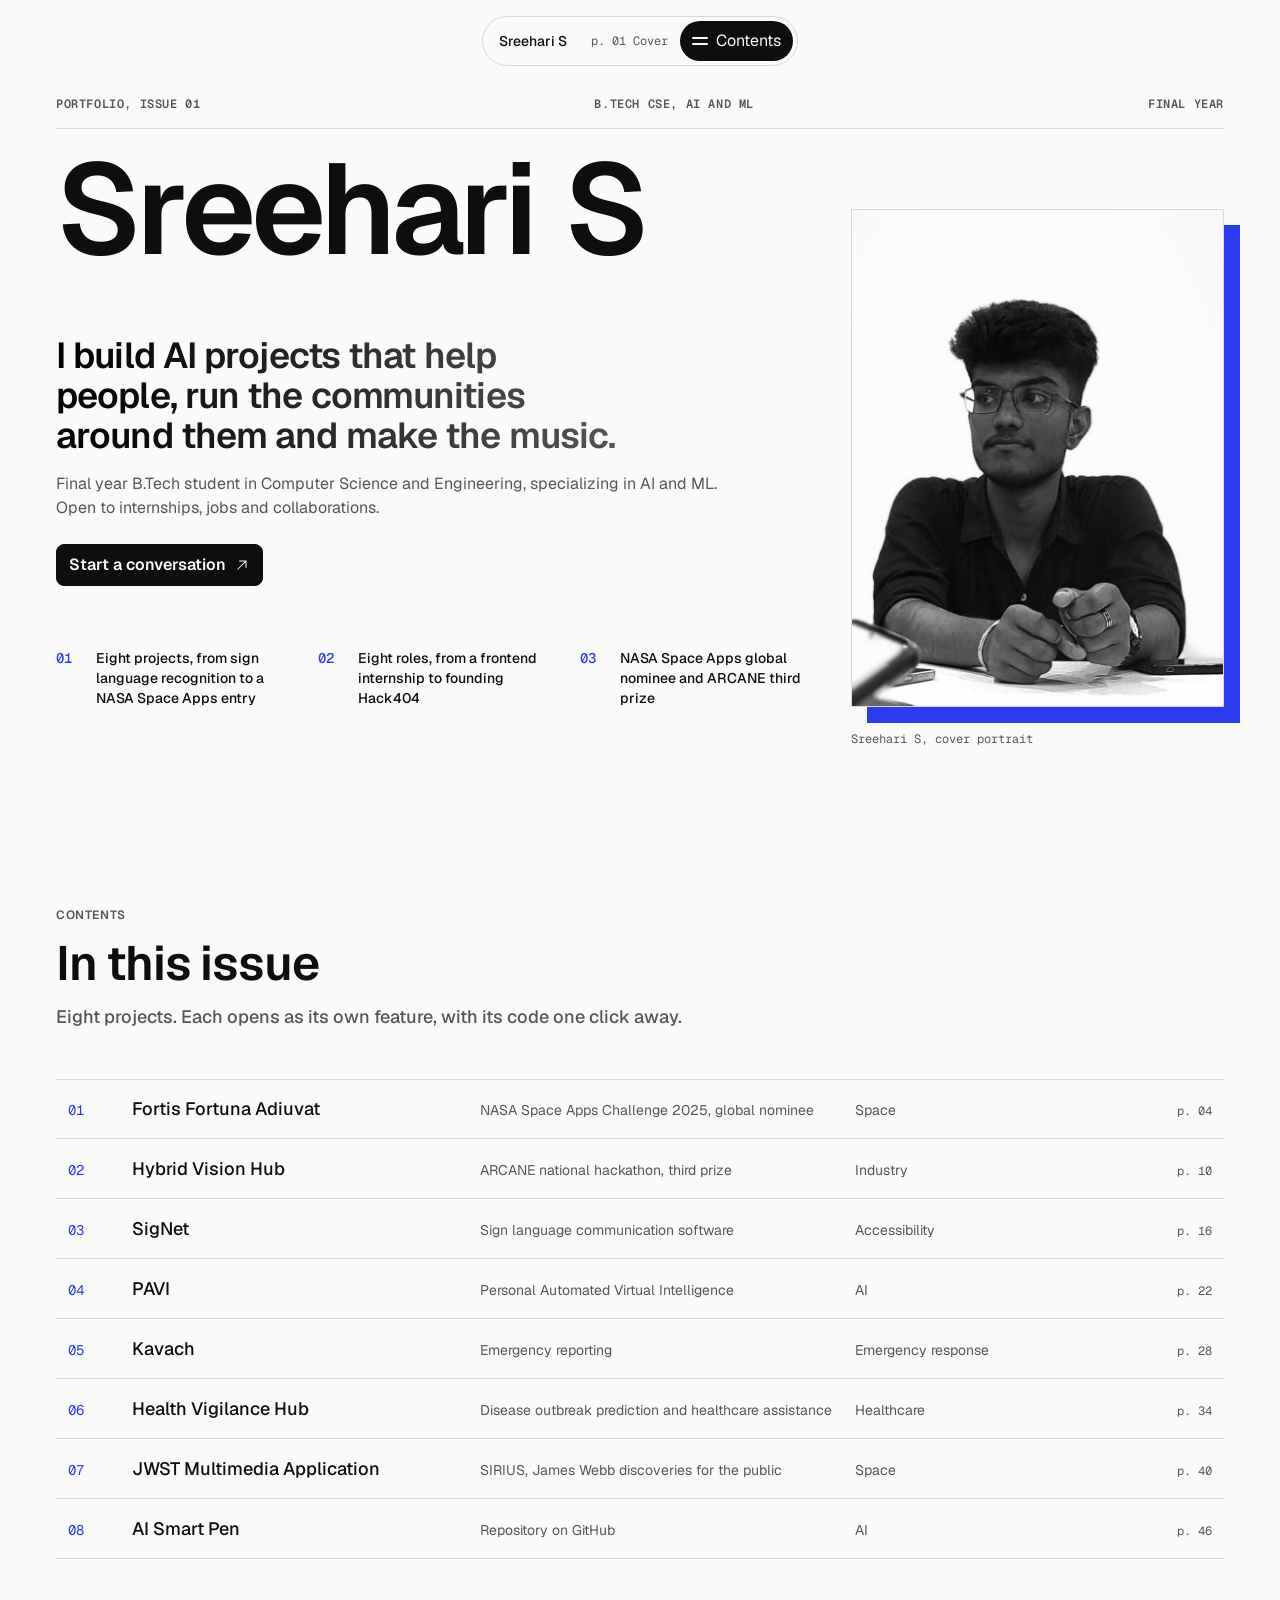
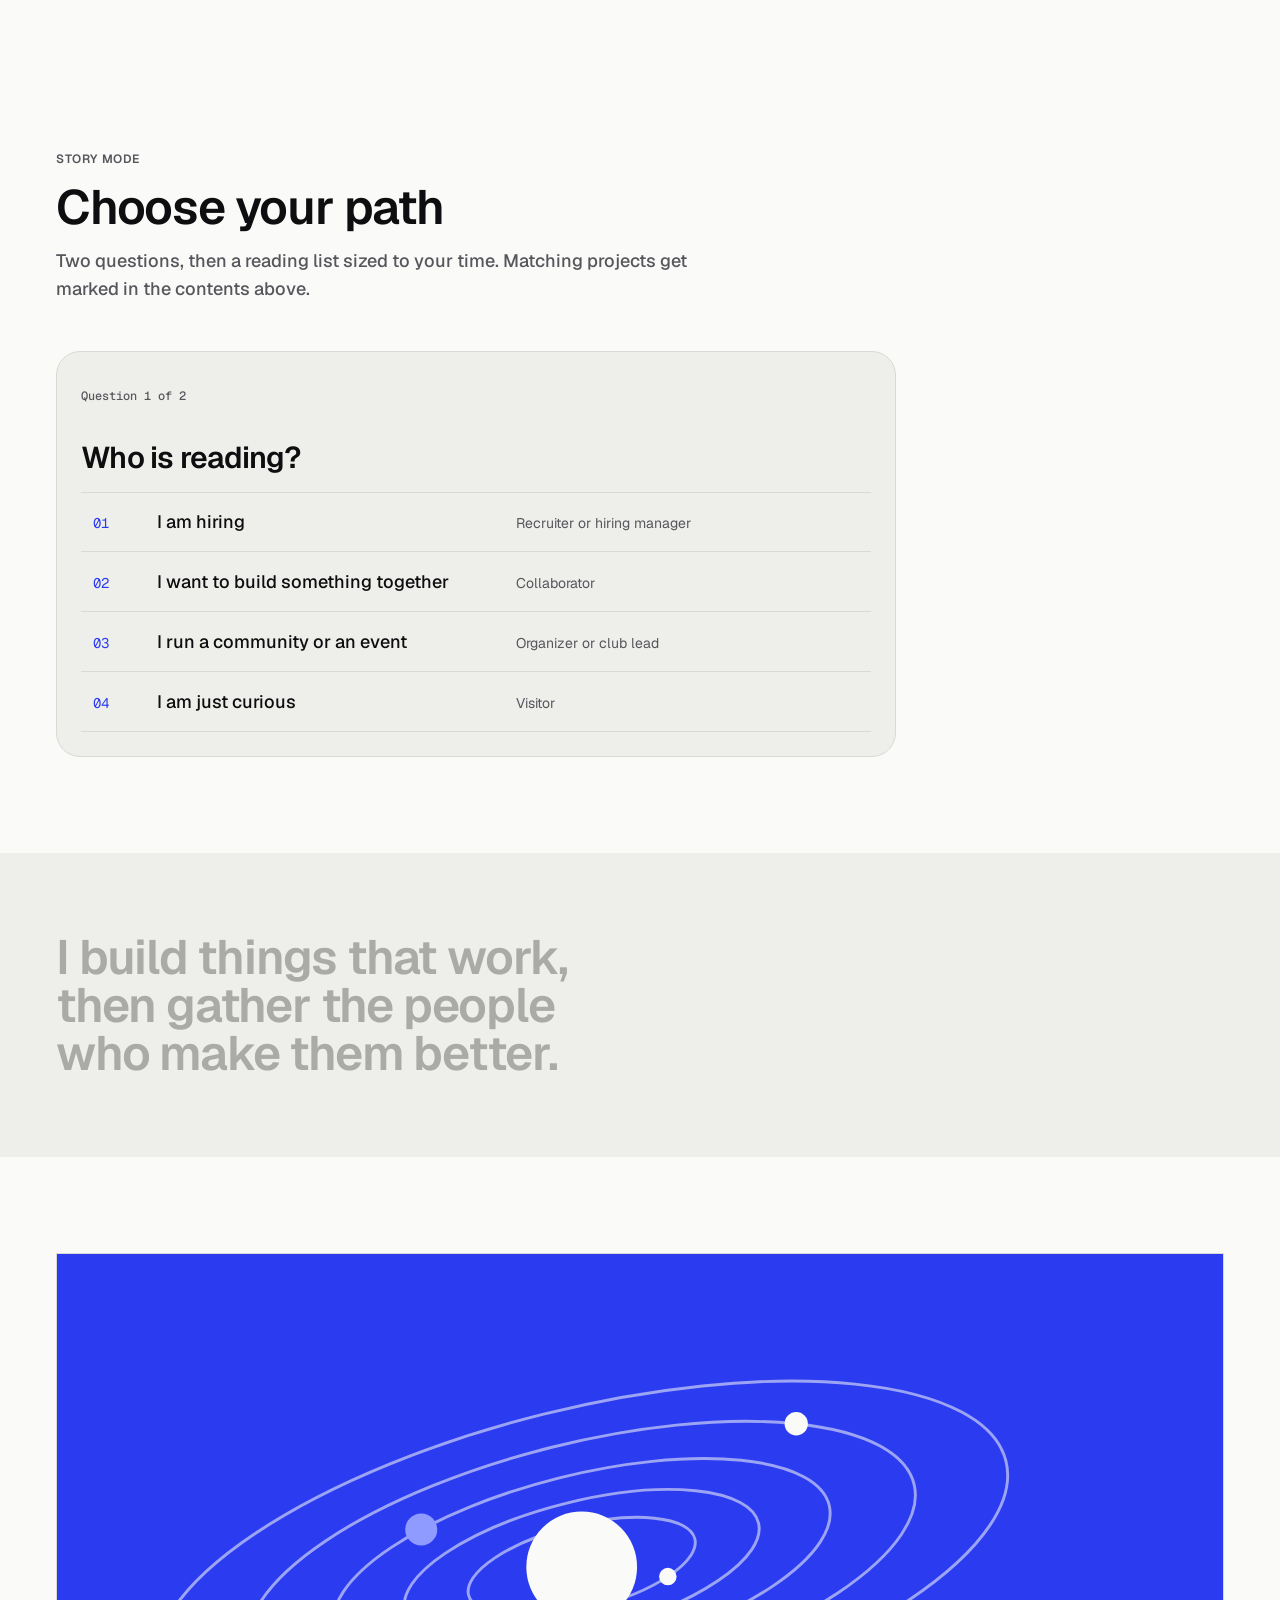
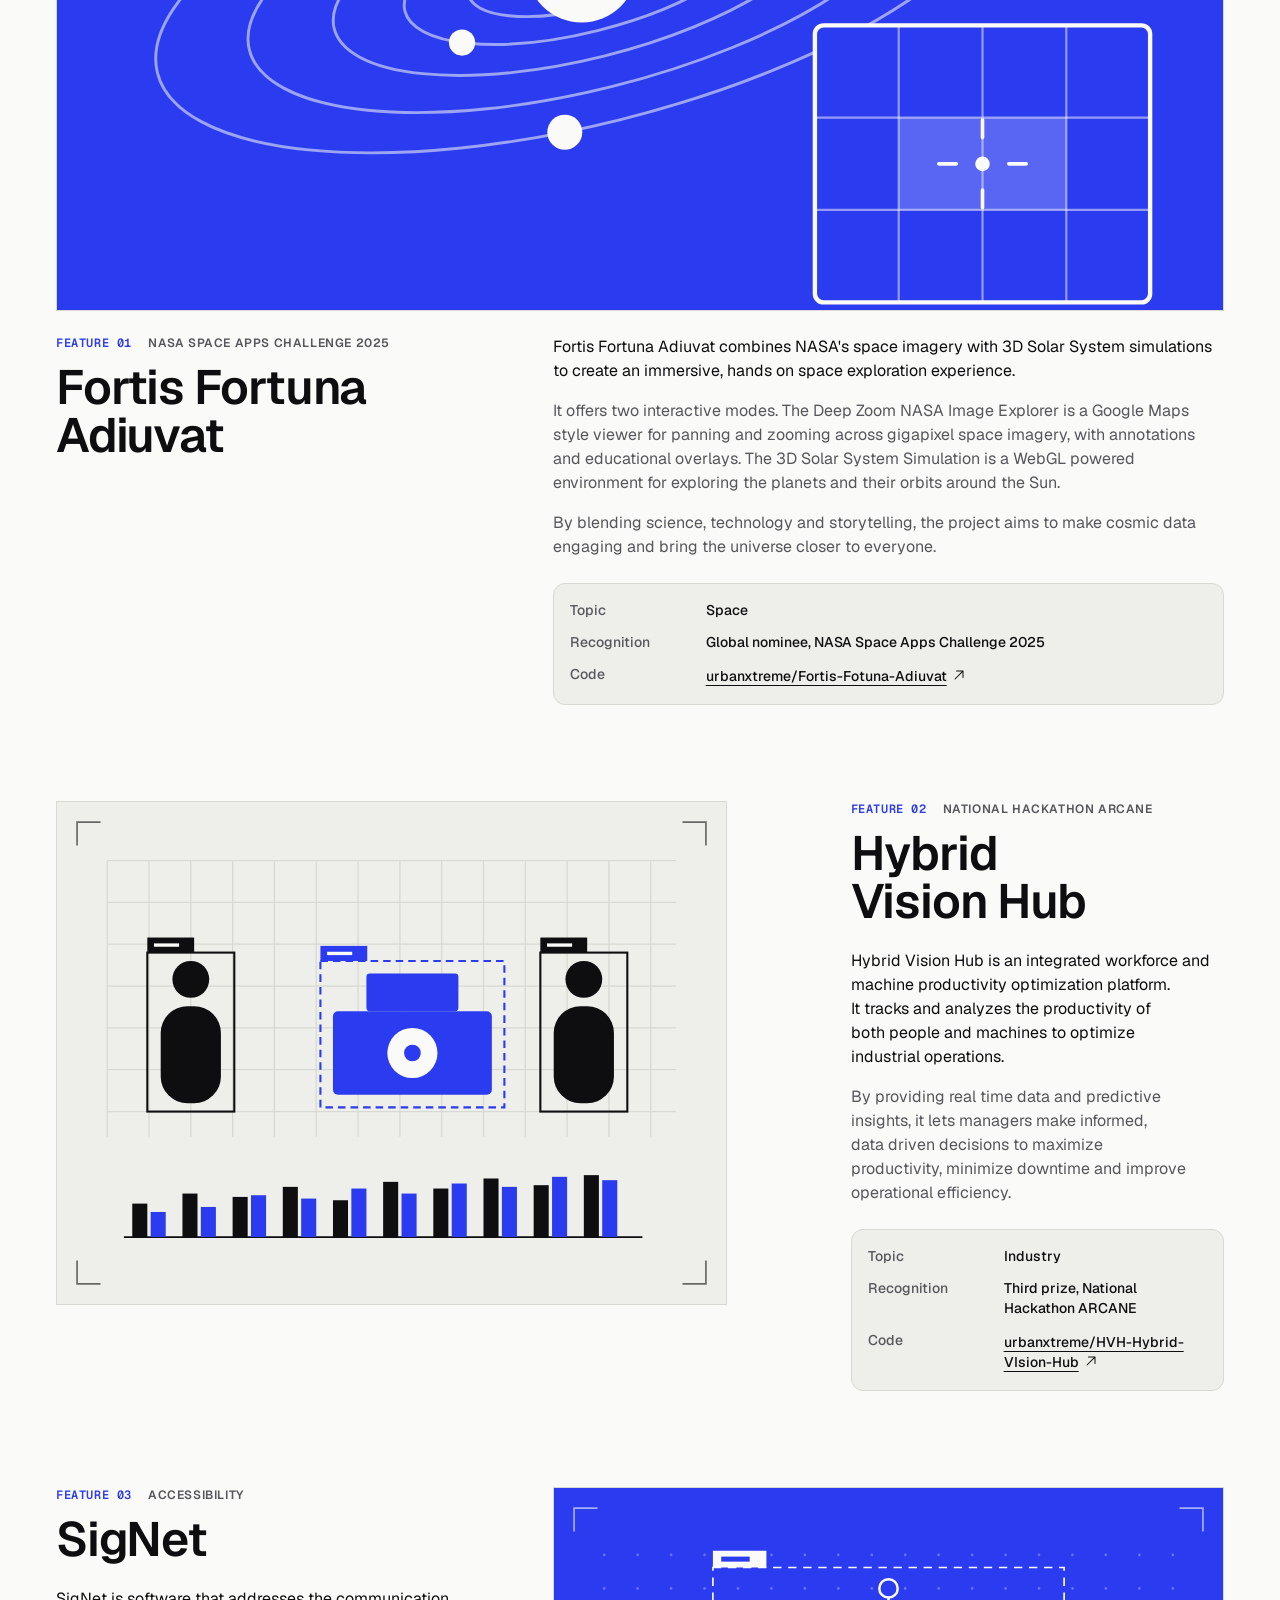
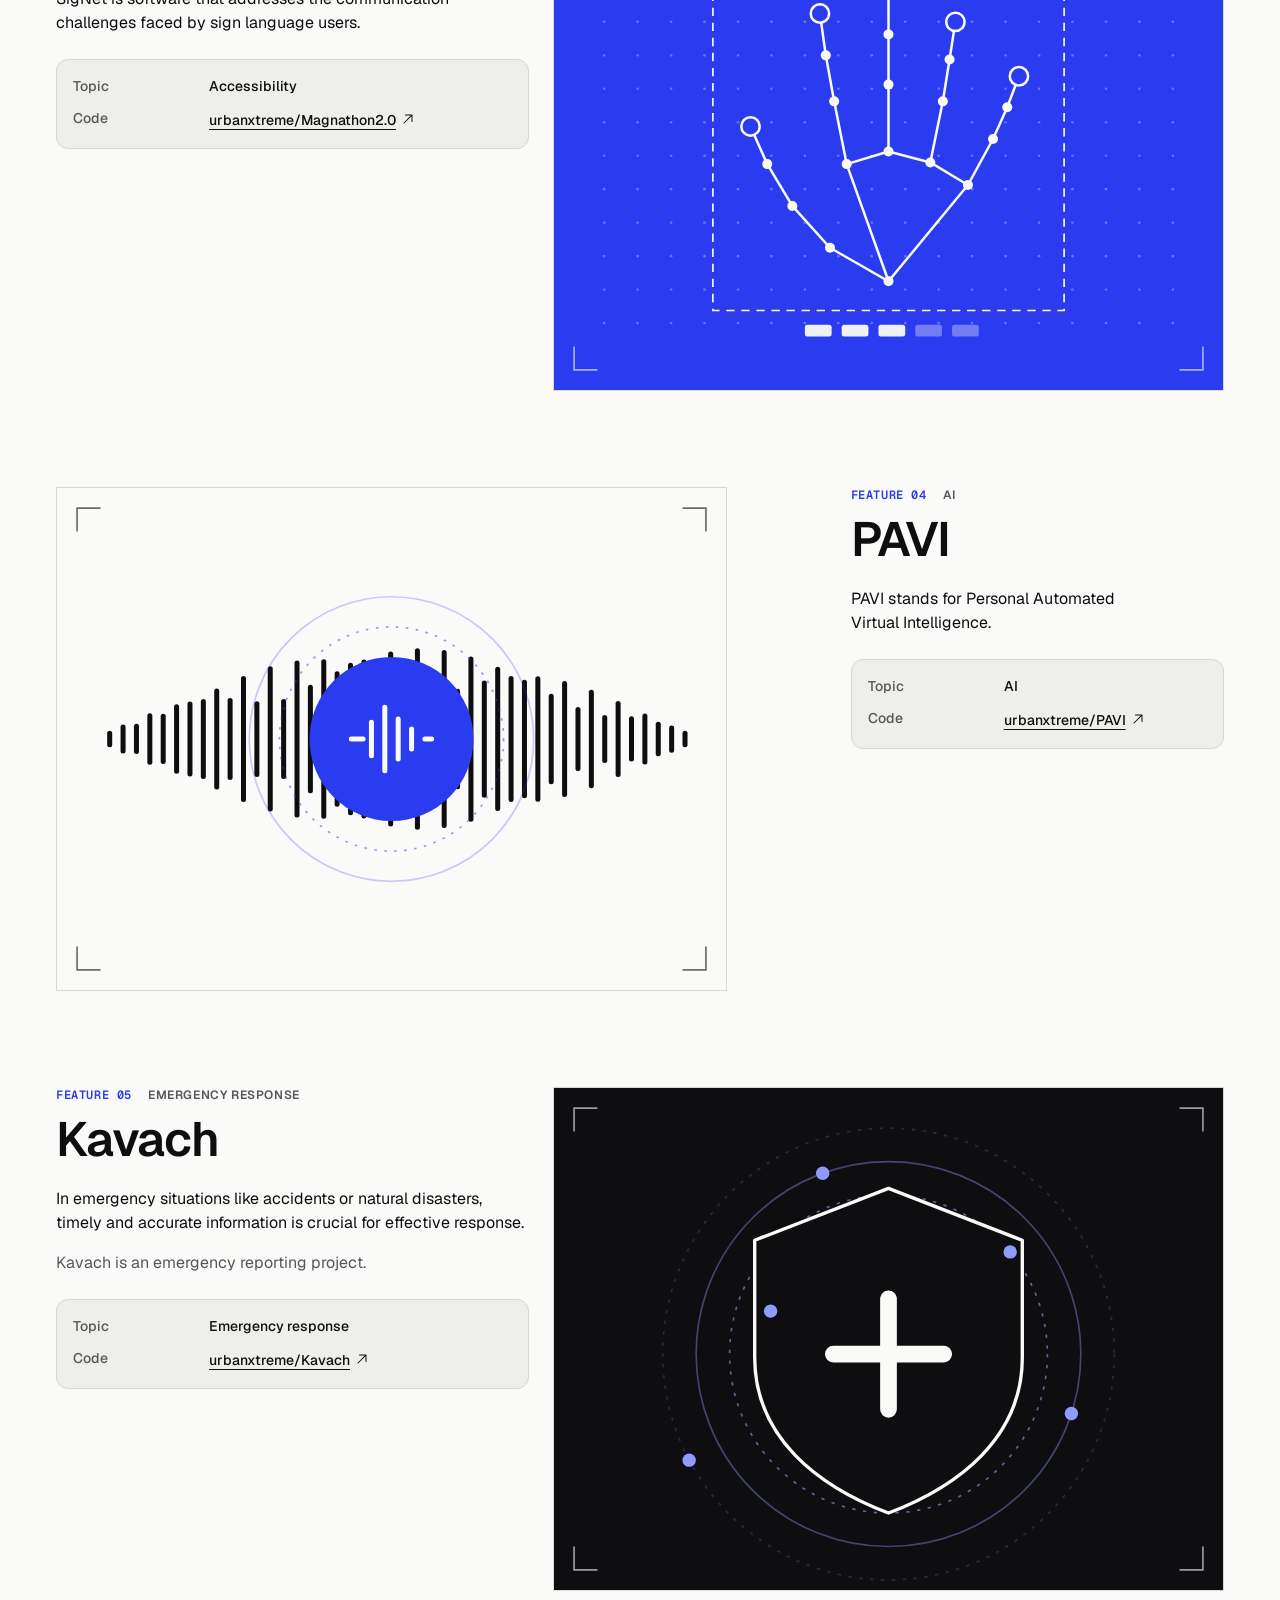
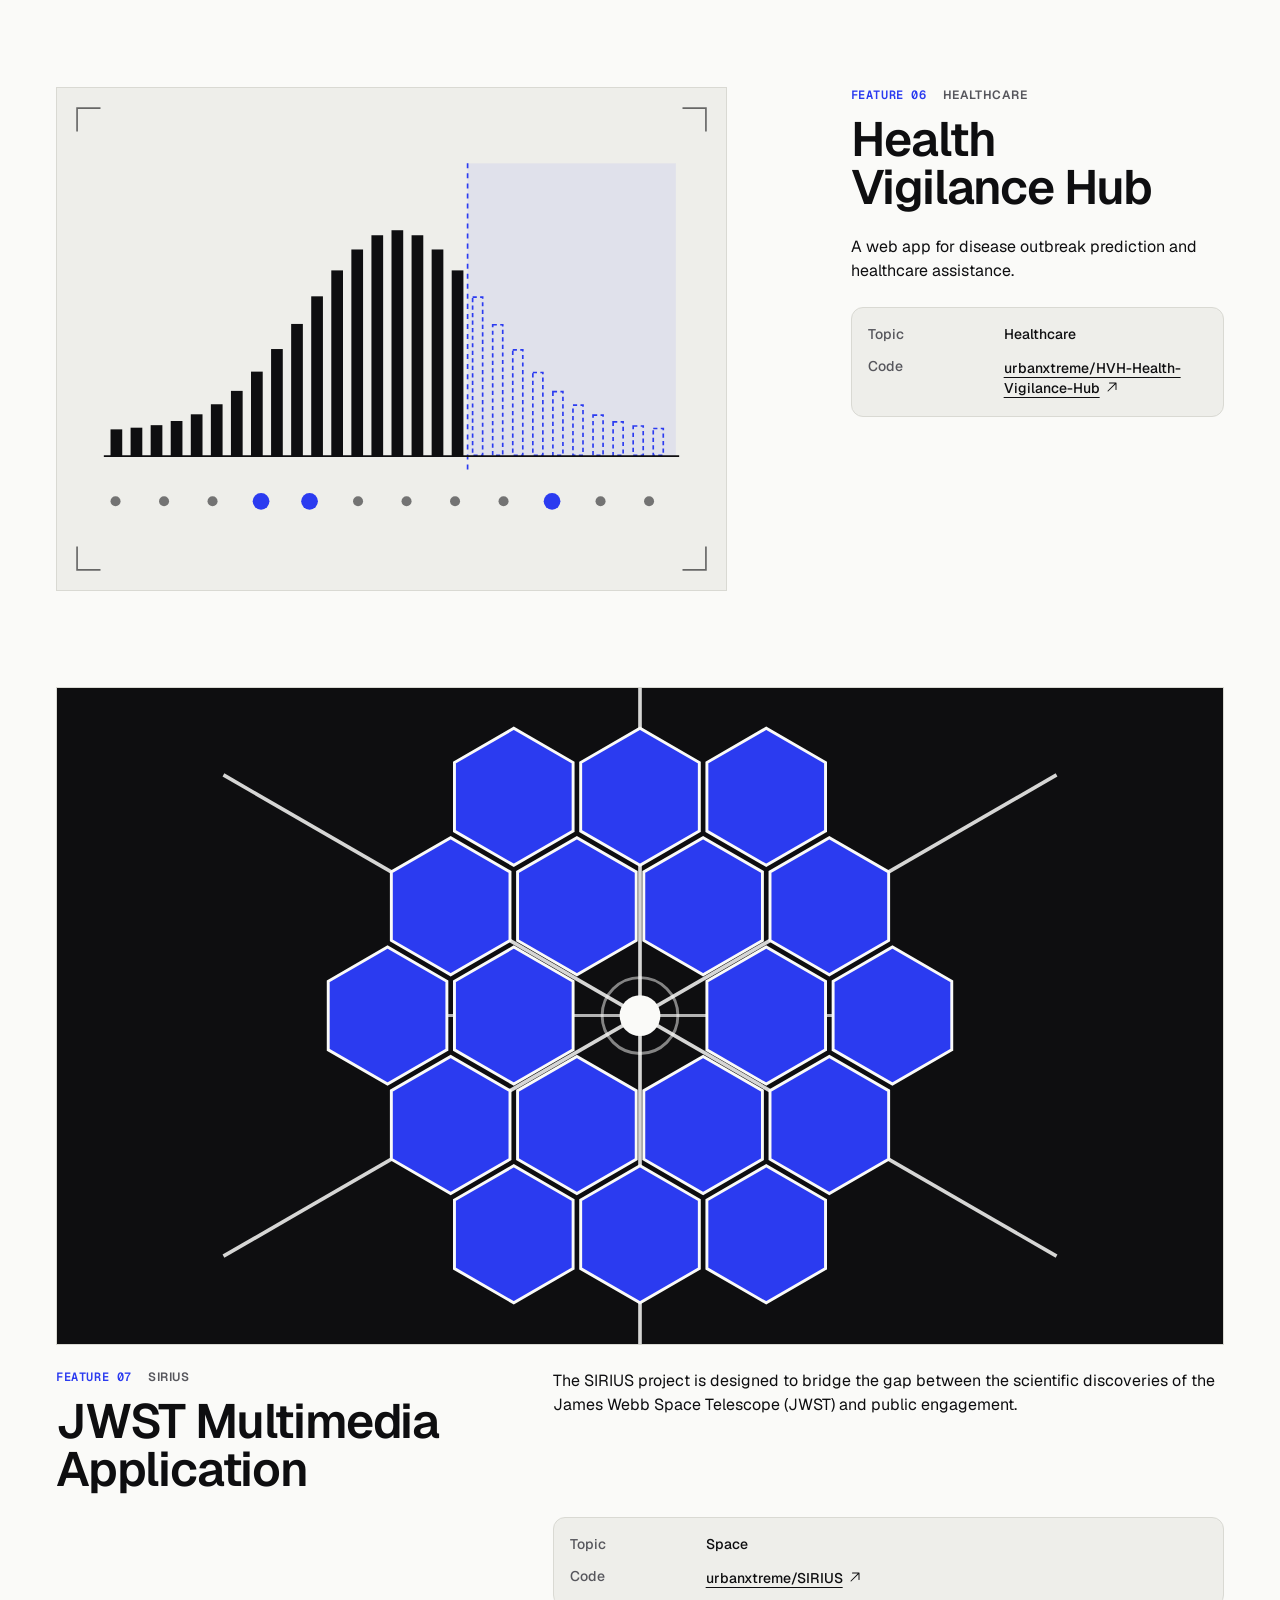
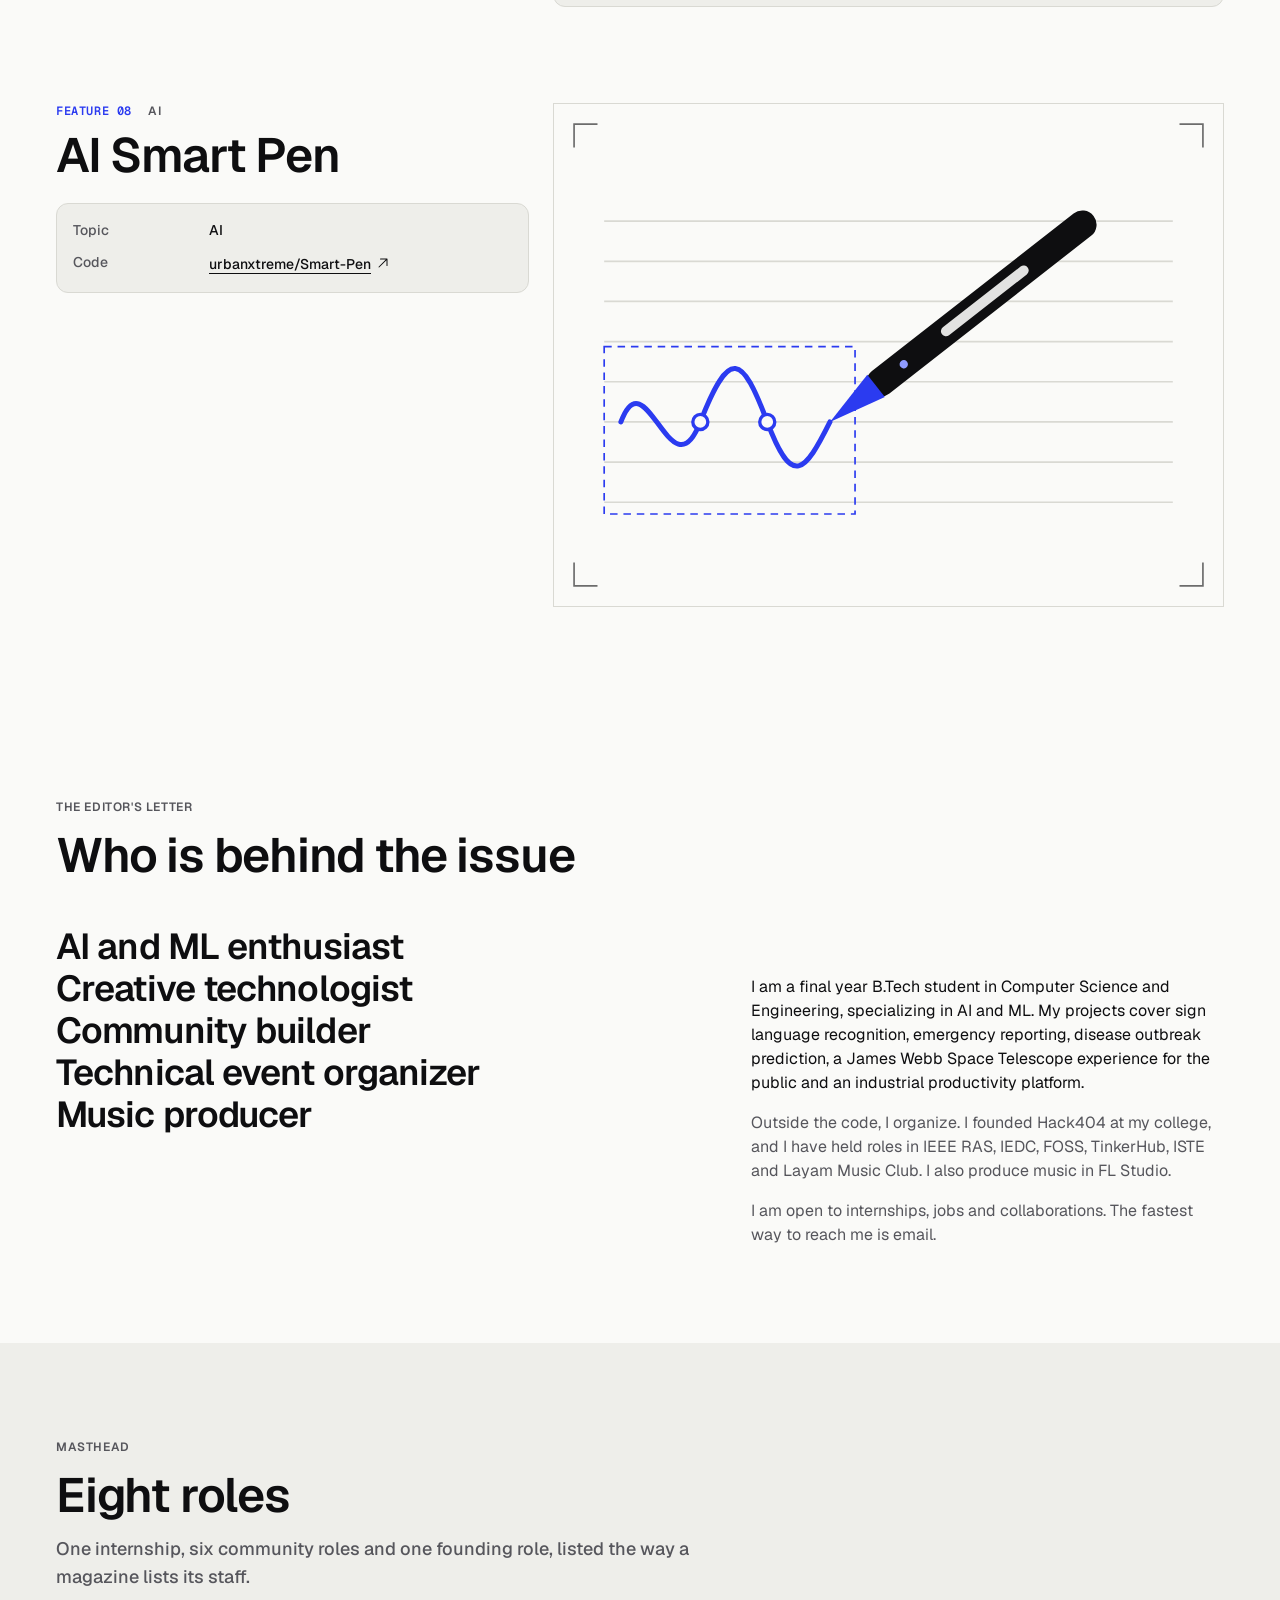
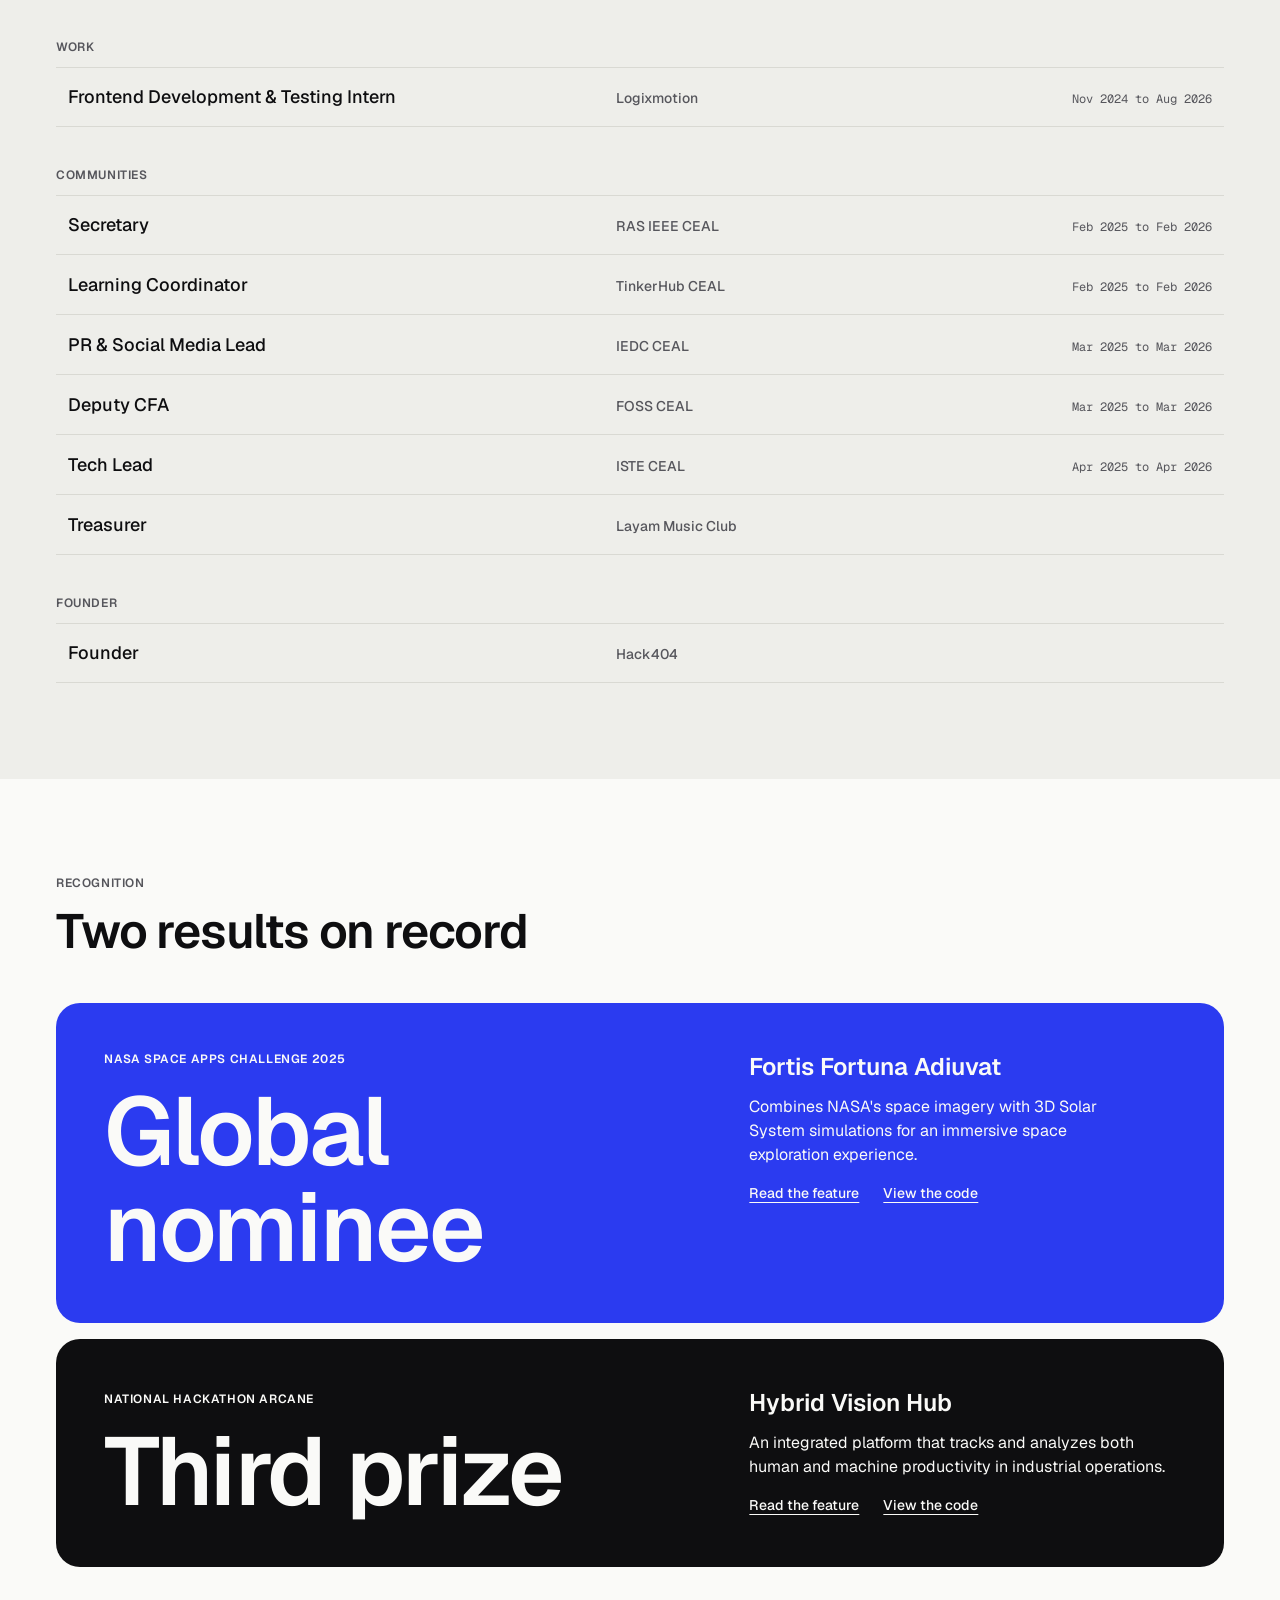
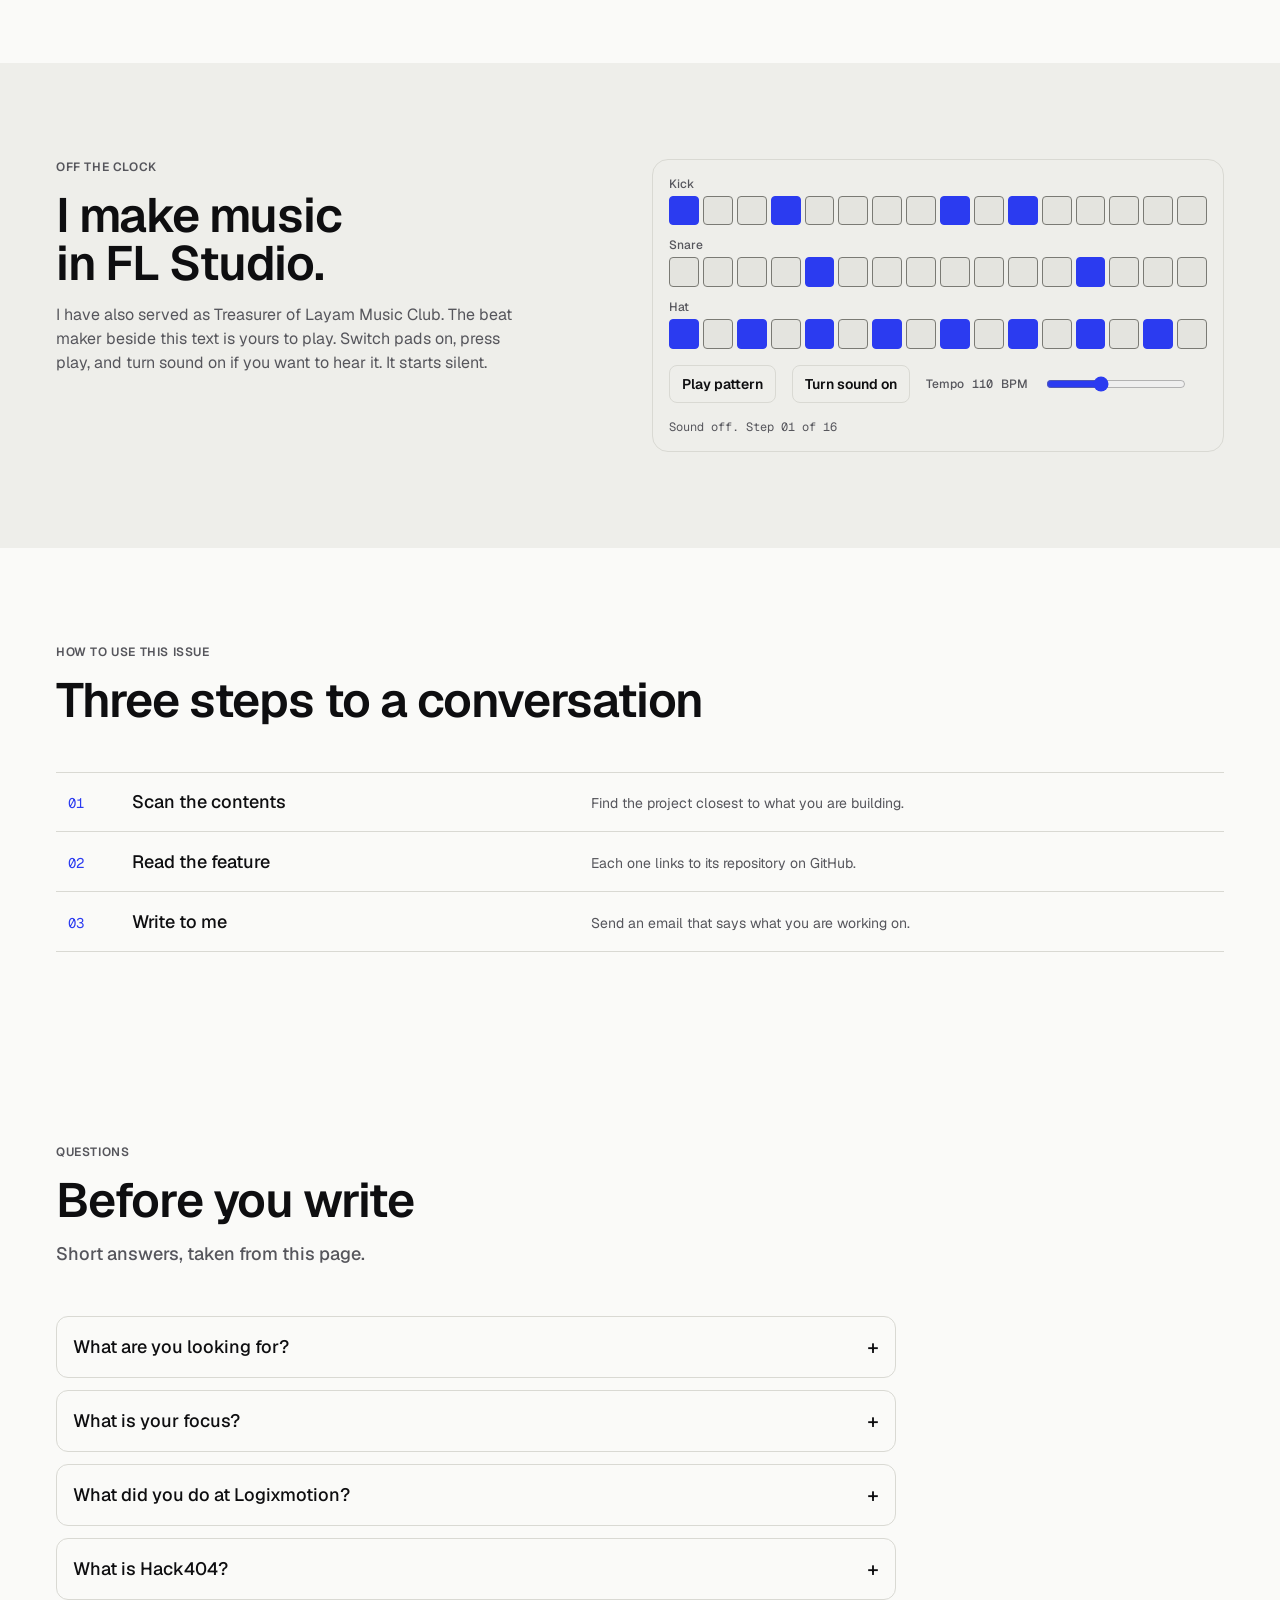
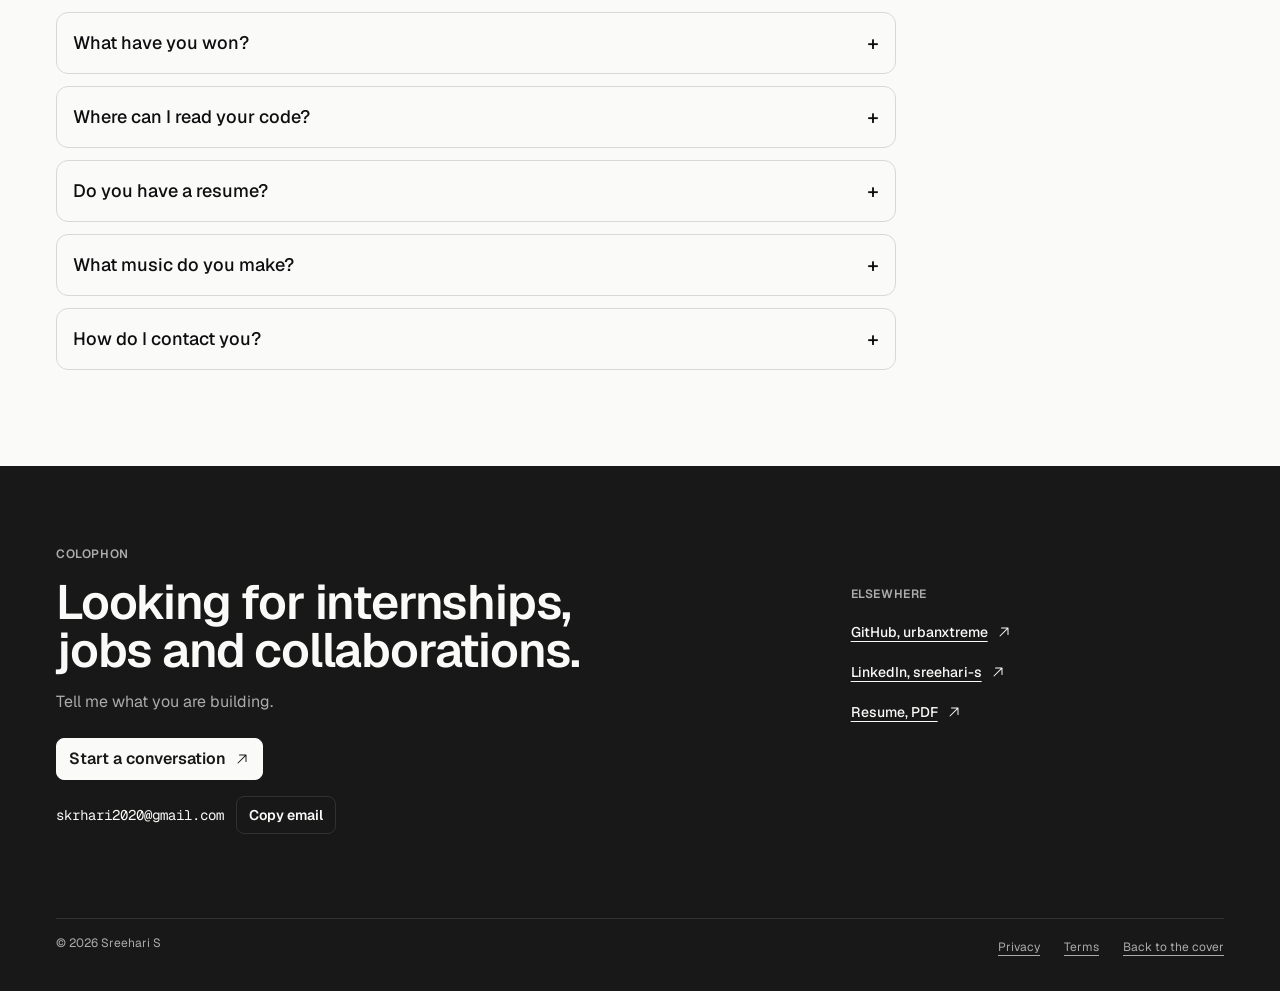
==== index.html @ c81ec202 "completed the portfolio" ====
<!doctype html>
<html lang="en">
<head>
<meta charset="utf-8">
<meta name="viewport" content="width=device-width, initial-scale=1, viewport-fit=cover">
<title>Sreehari S, AI and ML student, builder and organizer</title>
<meta name="description" content="Portfolio of Sreehari S, a final year B.Tech student in AI and ML. Eight projects, a NASA Space Apps global nomination and an ARCANE third prize.">
<meta name="theme-color" content="#FAFAF8" media="(prefers-color-scheme: light)">
<meta name="theme-color" content="#181818" media="(prefers-color-scheme: dark)">
<link rel="icon" href="assets/favicon.svg" type="image/svg+xml">
<link rel="preload" href="assets/fonts/geist-latin.woff2" as="font" type="font/woff2" crossorigin>
<meta property="og:type" content="website">
<meta property="og:title" content="Sreehari S, AI and ML student, builder and organizer">
<meta property="og:description" content="Eight projects, eight roles, a NASA Space Apps global nomination and an ARCANE third prize.">
<meta property="og:image" content="assets/og-image.png">
<meta property="og:image:alt" content="Sreehari S, portfolio issue 01, beside a black and white portrait on an ultramarine block.">
<meta name="twitter:card" content="summary_large_image">
<script>document.documentElement.classList.add('js');</script>
<link rel="stylesheet" href="css/styles.css">
<script type="application/ld+json">
{"@context":"https://schema.org","@type":"Person","name":"Sreehari S","jobTitle":"B.Tech student in Computer Science and Engineering, specializing in AI and ML","sameAs":["https://github.com/urbanxtreme","https://linkedin.com/in/sreehari-s"],"knowsAbout":["Artificial intelligence","Machine learning","Frontend development"]}
</script>
<script type="application/ld+json">
{"@context":"https://schema.org","@type":"FAQPage","mainEntity":[
{"@type":"Question","name":"What are you looking for?","acceptedAnswer":{"@type":"Answer","text":"Internships, jobs and collaborations. All three are open."}},
{"@type":"Question","name":"What is your focus?","acceptedAnswer":{"@type":"Answer","text":"AI and ML. I am a final year B.Tech student in Computer Science and Engineering with that specialization."}},
{"@type":"Question","name":"What did you do at Logixmotion?","acceptedAnswer":{"@type":"Answer","text":"I worked there as a Frontend Development & Testing Intern from November 2024 to August 2026."}},
{"@type":"Question","name":"What is Hack404?","acceptedAnswer":{"@type":"Answer","text":"I founded Hack404 at my college. It was not a post inside an existing club, so it is listed as Founder."}},
{"@type":"Question","name":"What have you won?","acceptedAnswer":{"@type":"Answer","text":"NASA Space Apps Challenge 2025: global nominee, with Fortis Fortuna Adiuvat. National Hackathon ARCANE: third prize, with Hybrid Vision Hub."}},
{"@type":"Question","name":"Where can I read your code?","acceptedAnswer":{"@type":"Answer","text":"Every project links to its GitHub repository, and my profile is at github.com/urbanxtreme."}},
{"@type":"Question","name":"Do you have a resume?","acceptedAnswer":{"@type":"Answer","text":"Yes. You can download it as a PDF from the contact section at the bottom of this page."}},
{"@type":"Question","name":"What music do you make?","acceptedAnswer":{"@type":"Answer","text":"I produce music in FL Studio and have served as Treasurer of Layam Music Club."}},
{"@type":"Question","name":"How do I contact you?","acceptedAnswer":{"@type":"Answer","text":"Email skrhari2020@gmail.com or message me on LinkedIn."}}
]}
</script>
</head>
<body>
<a class="skip" href="#main">Skip to content</a>

<!-- Arrow icon from Phosphor Icons (MIT license) -->
<svg width="0" height="0" style="position:absolute" aria-hidden="true" focusable="false"><symbol id="i-arrow" viewBox="0 0 256 256"><path d="M200,64V168a8,8,0,0,1-16,0V83.31L69.66,197.66a8,8,0,0,1-11.32-11.32L172.69,72H88a8,8,0,0,1,0-16H192A8,8,0,0,1,200,64Z"/></symbol></svg>

<nav class="nav" aria-label="Primary">
  <a class="nav-brand title-4" href="#cover">Sreehari S</a>
  <span class="nav-folio mono" id="folio" aria-hidden="true">p. 01 Cover</span>
  <button class="nav-toggle button-sm" id="navToggle" type="button" aria-expanded="false" aria-controls="menu"><span class="bars" aria-hidden="true"><span></span><span></span></span><span id="navLabel">Contents</span></button>
</nav>

<div class="menu" id="menu">
  <div class="menu-inner">
    <nav aria-label="Contents">
      <ol class="menu-list">
        <li><a class="heading-2" href="#contents" data-spy="contents path tagline projects" style="--i:0"><span class="mono">01</span><span>Projects</span></a></li>
        <li><a class="heading-2" href="#about" data-spy="about" style="--i:1"><span class="mono">02</span><span>About</span></a></li>
        <li><a class="heading-2" href="#roles" data-spy="roles" style="--i:2"><span class="mono">03</span><span>Roles</span></a></li>
        <li><a class="heading-2" href="#recognition" data-spy="recognition" style="--i:3"><span class="mono">04</span><span>Recognition</span></a></li>
        <li><a class="heading-2" href="#music" data-spy="music" style="--i:4"><span class="mono">05</span><span>Music</span></a></li>
        <li><a class="heading-2" href="#faq" data-spy="reach faq" style="--i:5"><span class="mono">06</span><span>Questions</span></a></li>
        <li><a class="heading-2" href="#contact" data-spy="contact" style="--i:6"><span class="mono">07</span><span>Contact</span></a></li>
      </ol>
    </nav>
    <div class="menu-foot body-5">
      <p>skrhari2020@gmail.com</p>
      <p><a href="https://github.com/urbanxtreme" target="_blank" rel="noopener">GitHub</a>, <a href="https://linkedin.com/in/sreehari-s" target="_blank" rel="noopener">LinkedIn</a></p>
    </div>
  </div>
</div>

<main id="main">

<section class="cover wrap" id="cover" data-folio="p. 01 Cover" aria-labelledby="cover-h">
  <div class="run caption-3"><span>Portfolio, issue 01</span><span>B.Tech CSE, AI and ML</span><span>Final year</span></div>
  <hr class="rule">
  <div class="cover-grid">
    <p class="cover-name display-1"><span class="sr">Sreehari S</span><span class="ch" style="--i:0" aria-hidden="true">S</span><span class="ch" style="--i:1" aria-hidden="true">r</span><span class="ch" style="--i:2" aria-hidden="true">e</span><span class="ch" style="--i:3" aria-hidden="true">e</span><span class="ch" style="--i:4" aria-hidden="true">h</span><span class="ch" style="--i:5" aria-hidden="true">a</span><span class="ch" style="--i:6" aria-hidden="true">r</span><span class="ch" style="--i:7" aria-hidden="true">i</span><span class="ch gap" style="--i:8" aria-hidden="true"></span><span class="ch" style="--i:9" aria-hidden="true">S</span></p>
    <div class="cover-story">
      <h1 class="cover-h1 heading-3 grad-text" id="cover-h">I build AI projects that help people, run the communities around them and make the music.</h1>
      <p class="cover-dek body-3">Final year B.Tech student in Computer Science and Engineering, specializing in AI and ML. Open to internships, jobs and collaborations.</p>
      <p class="cover-actions"><a class="btn button-md" href="mailto:skrhari2020@gmail.com?subject=Hello%20Sreehari">Start a conversation<svg class="icon" aria-hidden="true"><use href="#i-arrow"/></svg></a></p>
    </div>
    <ul class="cover-proof body-5">
      <li><span class="mono">01</span><span>Eight projects, from sign language recognition to a NASA Space Apps entry</span></li>
      <li><span class="mono">02</span><span>Eight roles, from a frontend internship to founding Hack404</span></li>
      <li><span class="mono">03</span><span>NASA Space Apps global nominee and ARCANE third prize</span></li>
    </ul>
    <figure class="cover-photo">
      <div class="frame"><img src="assets/portrait_photo.JPG" width="1024" height="1024" alt="Sreehari S in a black shirt and glasses, looking to the side, in a black and white portrait." fetchpriority="high"></div>
      <figcaption class="caption-5">Sreehari S, cover portrait</figcaption>
    </figure>
  </div>
</section>

<section class="block wrap" id="contents" data-folio="p. 02 Contents" aria-labelledby="contents-h">
  <div class="sec-head rv">
    <p class="eyebrow caption-3">Contents</p>
    <h2 class="heading-2" id="contents-h">In this issue</h2>
    <p class="title-2 muted">Eight projects. Each opens as its own feature, with its code one click away.</p>
  </div>
  <div class="index rv" id="index">
    <ol class="rows">
      <li><a class="row" href="#f-fortis" data-no="01" data-title="Fortis Fortuna Adiuvat" data-plate="assets/plates/fortis.svg"><span class="no mono">01</span><span class="title title-2">Fortis Fortuna Adiuvat</span><span class="dek body-6">NASA Space Apps Challenge 2025, global nominee</span><span class="topic body-6">Space</span><span class="pg mono">p. 04</span></a></li>
      <li><a class="row" href="#f-hybrid" data-no="02" data-title="Hybrid Vision Hub" data-plate="assets/plates/hybrid-vision-hub.svg"><span class="no mono">02</span><span class="title title-2">Hybrid Vision Hub</span><span class="dek body-6">ARCANE national hackathon, third prize</span><span class="topic body-6">Industry</span><span class="pg mono">p. 10</span></a></li>
      <li><a class="row" href="#f-signet" data-no="03" data-title="SigNet" data-plate="assets/plates/signet.svg"><span class="no mono">03</span><span class="title title-2">SigNet</span><span class="dek body-6">Sign language communication software</span><span class="topic body-6">Accessibility</span><span class="pg mono">p. 16</span></a></li>
      <li><a class="row" href="#f-pavi" data-no="04" data-title="PAVI" data-plate="assets/plates/pavi.svg"><span class="no mono">04</span><span class="title title-2">PAVI</span><span class="dek body-6">Personal Automated Virtual Intelligence</span><span class="topic body-6">AI</span><span class="pg mono">p. 22</span></a></li>
      <li><a class="row" href="#f-kavach" data-no="05" data-title="Kavach" data-plate="assets/plates/kavach.svg"><span class="no mono">05</span><span class="title title-2">Kavach</span><span class="dek body-6">Emergency reporting</span><span class="topic body-6">Emergency response</span><span class="pg mono">p. 28</span></a></li>
      <li><a class="row" href="#f-hvh" data-no="06" data-title="Health Vigilance Hub" data-plate="assets/plates/hvh.svg"><span class="no mono">06</span><span class="title title-2">Health Vigilance Hub</span><span class="dek body-6">Disease outbreak prediction and healthcare assistance</span><span class="topic body-6">Healthcare</span><span class="pg mono">p. 34</span></a></li>
      <li><a class="row" href="#f-sirius" data-no="07" data-title="JWST Multimedia Application" data-plate="assets/plates/sirius.svg"><span class="no mono">07</span><span class="title title-2">JWST Multimedia Application</span><span class="dek body-6">SIRIUS, James Webb discoveries for the public</span><span class="topic body-6">Space</span><span class="pg mono">p. 40</span></a></li>
      <li><a class="row" href="#f-pen" data-no="08" data-title="AI Smart Pen" data-plate="assets/plates/smart-pen.svg"><span class="no mono">08</span><span class="title title-2">AI Smart Pen</span><span class="dek body-6">Repository on GitHub</span><span class="topic body-6">AI</span><span class="pg mono">p. 46</span></a></li>
    </ol>
    <div class="plate" id="plate" aria-hidden="true"><img id="plateImg" src="assets/plates/fortis.svg" alt="" width="800" height="600"><p class="mono caption-4" id="plateLabel">Feature 01</p></div>
  </div>
</section>

<section class="block wrap" id="path" data-folio="p. 02 Your path" aria-labelledby="path-h">
  <div class="sec-head rv">
    <p class="eyebrow caption-3">Story mode</p>
    <h2 class="heading-2" id="path-h">Choose your path</h2>
    <p class="title-2 muted">Two questions, then a reading list sized to your time. Matching projects get marked in the contents above.</p>
  </div>
  <div class="path rv" id="pathApp">
    <div class="path-bar">
      <span class="mono caption-4" id="pathStep">Question 1 of 2</span>
      <button class="btn btn-quiet button-sm" id="pathBack" type="button" hidden>Back</button>
    </div>
    <div class="path-stage" id="pathStage"><noscript><p class="body-3 muted">This part needs JavaScript. You can start from the contents above instead.</p></noscript></div>
  </div>
</section>

<section class="band tagline" id="tagline" data-folio="p. 03 Tagline" aria-label="Tagline">
  <div class="wrap">
    <p class="tagline-text heading-2" id="taglineText"><span class="line">I build things that work,</span><span class="line">then gather the people who make them better.</span></p>
  </div>
</section>

<section class="block wrap" id="projects" data-folio="p. 04 Projects" aria-label="Features">
  <div class="features">

    <article class="feature f-c rv" id="f-fortis" data-folio="p. 04 Feature 01" aria-labelledby="f-fortis-h">
      <figure class="f-plate"><img src="assets/plates/fortis.svg" width="800" height="600" alt="Illustration: planets on tilted orbits around the Sun, beside a deep zoom image viewer with a tile grid." loading="lazy" decoding="async"></figure>
      <div class="f-head">
        <p class="f-kicker caption-3"><span class="mono">Feature 01</span><span>NASA Space Apps Challenge 2025</span></p>
        <h3 class="f-title heading-2" id="f-fortis-h">Fortis Fortuna Adiuvat</h3>
      </div>
      <div class="f-body body-3">
        <p>Fortis Fortuna Adiuvat combines NASA's space imagery with 3D Solar System simulations to create an immersive, hands on space exploration experience.</p>
        <p>It offers two interactive modes. The Deep Zoom NASA Image Explorer is a Google Maps style viewer for panning and zooming across gigapixel space imagery, with annotations and educational overlays. The 3D Solar System Simulation is a WebGL powered environment for exploring the planets and their orbits around the Sun.</p>
        <p>By blending science, technology and storytelling, the project aims to make cosmic data engaging and bring the universe closer to everyone.</p>
      </div>
      <dl class="f-facts body-5">
        <div><dt>Topic</dt><dd>Space</dd></div>
        <div><dt>Recognition</dt><dd>Global nominee, NASA Space Apps Challenge 2025</dd></div>
        <div><dt>Code</dt><dd><a href="https://github.com/urbanxtreme/Fortis-Fotuna-Adiuvat" target="_blank" rel="noopener">urbanxtreme/Fortis-Fotuna-Adiuvat<svg class="icon" aria-hidden="true"><use href="#i-arrow"/></svg></a></dd></div>
      </dl>
    </article>

    <article class="feature f-a rv" id="f-hybrid" data-folio="p. 10 Feature 02" aria-labelledby="f-hybrid-h">
      <figure class="f-plate"><img src="assets/plates/hybrid-vision-hub.svg" width="800" height="600" alt="Illustration: people and a machine inside detection boxes on a factory floor, with a bar chart of productivity below." loading="lazy" decoding="async"></figure>
      <div class="f-head">
        <p class="f-kicker caption-3"><span class="mono">Feature 02</span><span>National Hackathon ARCANE</span></p>
        <h3 class="f-title heading-2" id="f-hybrid-h">Hybrid Vision Hub</h3>
      </div>
      <div class="f-body body-3">
        <p>Hybrid Vision Hub is an integrated workforce and machine productivity optimization platform. It tracks and analyzes the productivity of both people and machines to optimize industrial operations.</p>
        <p>By providing real time data and predictive insights, it lets managers make informed, data driven decisions to maximize productivity, minimize downtime and improve operational efficiency.</p>
      </div>
      <dl class="f-facts body-5">
        <div><dt>Topic</dt><dd>Industry</dd></div>
        <div><dt>Recognition</dt><dd>Third prize, National Hackathon ARCANE</dd></div>
        <div><dt>Code</dt><dd><a href="https://github.com/urbanxtreme/HVH-Hybrid-VIsion-Hub" target="_blank" rel="noopener">urbanxtreme/HVH-Hybrid-VIsion-Hub<svg class="icon" aria-hidden="true"><use href="#i-arrow"/></svg></a></dd></div>
      </dl>
    </article>

    <article class="feature f-b rv" id="f-signet" data-folio="p. 16 Feature 03" aria-labelledby="f-signet-h">
      <figure class="f-plate"><img src="assets/plates/signet.svg" width="800" height="600" alt="Illustration: a hand drawn as tracked landmark points inside a dashed detection box." loading="lazy" decoding="async"></figure>
      <div class="f-head">
        <p class="f-kicker caption-3"><span class="mono">Feature 03</span><span>Accessibility</span></p>
        <h3 class="f-title heading-2" id="f-signet-h">SigNet</h3>
      </div>
      <div class="f-body body-3">
        <p>SigNet is software that addresses the communication challenges faced by sign language users.</p>
      </div>
      <dl class="f-facts body-5">
        <div><dt>Topic</dt><dd>Accessibility</dd></div>
        <div><dt>Code</dt><dd><a href="https://github.com/urbanxtreme/Magnathon2.0" target="_blank" rel="noopener">urbanxtreme/Magnathon2.0<svg class="icon" aria-hidden="true"><use href="#i-arrow"/></svg></a></dd></div>
      </dl>
    </article>

    <article class="feature f-a rv" id="f-pavi" data-folio="p. 22 Feature 04" aria-labelledby="f-pavi-h">
      <figure class="f-plate"><img src="assets/plates/pavi.svg" width="800" height="600" alt="Illustration: a voice waveform running behind a blue assistant orb." loading="lazy" decoding="async"></figure>
      <div class="f-head">
        <p class="f-kicker caption-3"><span class="mono">Feature 04</span><span>AI</span></p>
        <h3 class="f-title heading-2" id="f-pavi-h">PAVI</h3>
      </div>
      <div class="f-body body-3">
        <p>PAVI stands for Personal Automated Virtual Intelligence.</p>
      </div>
      <dl class="f-facts body-5">
        <div><dt>Topic</dt><dd>AI</dd></div>
        <div><dt>Code</dt><dd><a href="https://github.com/urbanxtreme/PAVI" target="_blank" rel="noopener">urbanxtreme/PAVI<svg class="icon" aria-hidden="true"><use href="#i-arrow"/></svg></a></dd></div>
      </dl>
    </article>

    <article class="feature f-b rv" id="f-kavach" data-folio="p. 28 Feature 05" aria-labelledby="f-kavach-h">
      <figure class="f-plate"><img src="assets/plates/kavach.svg" width="800" height="600" alt="Illustration: a shield with a plus sign sending out signal rings and location points." loading="lazy" decoding="async"></figure>
      <div class="f-head">
        <p class="f-kicker caption-3"><span class="mono">Feature 05</span><span>Emergency response</span></p>
        <h3 class="f-title heading-2" id="f-kavach-h">Kavach</h3>
      </div>
      <div class="f-body body-3">
        <p>In emergency situations like accidents or natural disasters, timely and accurate information is crucial for effective response.</p>
        <p>Kavach is an emergency reporting project.</p>
      </div>
      <dl class="f-facts body-5">
        <div><dt>Topic</dt><dd>Emergency response</dd></div>
        <div><dt>Code</dt><dd><a href="https://github.com/urbanxtreme/Kavach" target="_blank" rel="noopener">urbanxtreme/Kavach<svg class="icon" aria-hidden="true"><use href="#i-arrow"/></svg></a></dd></div>
      </dl>
    </article>

    <article class="feature f-a rv" id="f-hvh" data-folio="p. 34 Feature 06" aria-labelledby="f-hvh-h">
      <figure class="f-plate"><img src="assets/plates/hvh.svg" width="800" height="600" alt="Illustration: weekly case bars rising and falling, with a dashed forecast section and a row of map points." loading="lazy" decoding="async"></figure>
      <div class="f-head">
        <p class="f-kicker caption-3"><span class="mono">Feature 06</span><span>Healthcare</span></p>
        <h3 class="f-title heading-2" id="f-hvh-h">Health Vigilance Hub</h3>
      </div>
      <div class="f-body body-3">
        <p>A web app for disease outbreak prediction and healthcare assistance.</p>
      </div>
      <dl class="f-facts body-5">
        <div><dt>Topic</dt><dd>Healthcare</dd></div>
        <div><dt>Code</dt><dd><a href="https://github.com/urbanxtreme/HVH-Health-Vigilance-Hub" target="_blank" rel="noopener">urbanxtreme/HVH-Health-Vigilance-Hub<svg class="icon" aria-hidden="true"><use href="#i-arrow"/></svg></a></dd></div>
      </dl>
    </article>

    <article class="feature f-c rv" id="f-sirius" data-folio="p. 40 Feature 07" aria-labelledby="f-sirius-h">
      <figure class="f-plate"><img src="assets/plates/sirius.svg" width="800" height="600" alt="Illustration: eighteen hexagonal mirror segments around a bright star, with diffraction spikes." loading="lazy" decoding="async"></figure>
      <div class="f-head">
        <p class="f-kicker caption-3"><span class="mono">Feature 07</span><span>SIRIUS</span></p>
        <h3 class="f-title heading-2" id="f-sirius-h">JWST Multimedia Application</h3>
      </div>
      <div class="f-body body-3">
        <p>The SIRIUS project is designed to bridge the gap between the scientific discoveries of the James Webb Space Telescope (JWST) and public engagement.</p>
      </div>
      <dl class="f-facts body-5">
        <div><dt>Topic</dt><dd>Space</dd></div>
        <div><dt>Code</dt><dd><a href="https://github.com/urbanxtreme/SIRIUS" target="_blank" rel="noopener">urbanxtreme/SIRIUS<svg class="icon" aria-hidden="true"><use href="#i-arrow"/></svg></a></dd></div>
      </dl>
    </article>

    <article class="feature f-b rv" id="f-pen" data-folio="p. 46 Feature 08" aria-labelledby="f-pen-h">
      <figure class="f-plate"><img src="assets/plates/smart-pen.svg" width="800" height="600" alt="Illustration: a pen writing a wavy line that is tracked by two sensor points." loading="lazy" decoding="async"></figure>
      <div class="f-head">
        <p class="f-kicker caption-3"><span class="mono">Feature 08</span><span>AI</span></p>
        <h3 class="f-title heading-2" id="f-pen-h">AI Smart Pen</h3>
      </div>
      <dl class="f-facts body-5">
        <div><dt>Topic</dt><dd>AI</dd></div>
        <div><dt>Code</dt><dd><a href="https://github.com/urbanxtreme/Smart-Pen" target="_blank" rel="noopener">urbanxtreme/Smart-Pen<svg class="icon" aria-hidden="true"><use href="#i-arrow"/></svg></a></dd></div>
      </dl>
    </article>

  </div>
</section>

<section class="block wrap" id="about" data-folio="p. 52 Letter" aria-labelledby="about-h">
  <div class="sec-head rv">
    <p class="eyebrow caption-3">The editor's letter</p>
    <h2 class="heading-2" id="about-h">Who is behind the issue</h2>
  </div>
  <div class="letter rv">
    <div class="idents">
      <ul class="idlist heading-3">
        <li>AI and ML enthusiast</li>
        <li>Creative technologist</li>
        <li>Community builder</li>
        <li>Technical event organizer</li>
        <li>Music producer</li>
      </ul>
    </div>
    <div class="letter-text body-3">
      <p>I am a final year B.Tech student in Computer Science and Engineering, specializing in AI and ML. My projects cover sign language recognition, emergency reporting, disease outbreak prediction, a James Webb Space Telescope experience for the public and an industrial productivity platform.</p>
      <p>Outside the code, I organize. I founded Hack404 at my college, and I have held roles in IEEE RAS, IEDC, FOSS, TinkerHub, ISTE and Layam Music Club. I also produce music in FL Studio.</p>
      <p>I am open to internships, jobs and collaborations. The fastest way to reach me is email.</p>
    </div>
  </div>
</section>

<section class="band" id="roles" data-folio="p. 58 Masthead" aria-labelledby="roles-h"><div class="wrap block">
  <div class="sec-head rv">
    <p class="eyebrow caption-3">Masthead</p>
    <h2 class="heading-2" id="roles-h">Eight roles</h2>
    <p class="title-2 muted">One internship, six community roles and one founding role, listed the way a magazine lists its staff.</p>
  </div>
  <div class="ledger rv">
    <div class="ledger-group">
      <h3 class="eyebrow caption-3">Work</h3>
      <ol class="rows">
        <li class="led"><span class="title-2">Frontend Development &amp; Testing Intern</span><span class="org body-5">Logixmotion</span><span class="when mono">Nov 2024 to Aug 2026</span></li>
      </ol>
    </div>
    <div class="ledger-group">
      <h3 class="eyebrow caption-3">Communities</h3>
      <ol class="rows">
        <li class="led"><span class="title-2">Secretary</span><span class="org body-5">RAS IEEE CEAL</span><span class="when mono">Feb 2025 to Feb 2026</span></li>
        <li class="led"><span class="title-2">Learning Coordinator</span><span class="org body-5">TinkerHub CEAL</span><span class="when mono">Feb 2025 to Feb 2026</span></li>
        <li class="led"><span class="title-2">PR &amp; Social Media Lead</span><span class="org body-5">IEDC CEAL</span><span class="when mono">Mar 2025 to Mar 2026</span></li>
        <li class="led"><span class="title-2">Deputy CFA</span><span class="org body-5">FOSS CEAL</span><span class="when mono">Mar 2025 to Mar 2026</span></li>
        <li class="led"><span class="title-2">Tech Lead</span><span class="org body-5">ISTE CEAL</span><span class="when mono">Apr 2025 to Apr 2026</span></li>
        <li class="led"><span class="title-2">Treasurer</span><span class="org body-5">Layam Music Club</span></li>
      </ol>
    </div>
    <div class="ledger-group">
      <h3 class="eyebrow caption-3">Founder</h3>
      <ol class="rows">
        <li class="led"><span class="title-2">Founder</span><span class="org body-5">Hack404</span></li>
      </ol>
    </div>
  </div>
</div></section>

<section class="block wrap" id="recognition" data-folio="p. 64 Recognition" aria-labelledby="rec-h">
  <div class="sec-head rv">
    <p class="eyebrow caption-3">Recognition</p>
    <h2 class="heading-2" id="rec-h">Two results on record</h2>
  </div>
  <div class="awards rv">
    <article class="award">
      <div class="award-result">
        <p class="caption-3">NASA Space Apps Challenge 2025</p>
        <p class="display-2">Global nominee</p>
      </div>
      <div class="award-side">
        <h3 class="heading-5">Fortis Fortuna Adiuvat</h3>
        <p class="body-3">Combines NASA's space imagery with 3D Solar System simulations for an immersive space exploration experience.</p>
        <p class="tools body-5"><a href="#f-fortis">Read the feature</a><a href="https://github.com/urbanxtreme/Fortis-Fotuna-Adiuvat" target="_blank" rel="noopener">View the code</a></p>
      </div>
    </article>
    <article class="award second">
      <div class="award-result">
        <p class="caption-3">National Hackathon ARCANE</p>
        <p class="display-2">Third prize</p>
      </div>
      <div class="award-side">
        <h3 class="heading-5">Hybrid Vision Hub</h3>
        <p class="body-3">An integrated platform that tracks and analyzes both human and machine productivity in industrial operations.</p>
        <p class="tools body-5"><a href="#f-hybrid">Read the feature</a><a href="https://github.com/urbanxtreme/HVH-Hybrid-VIsion-Hub" target="_blank" rel="noopener">View the code</a></p>
      </div>
    </article>
  </div>
</section>

<section class="band" id="music" data-folio="p. 70 Off the clock" aria-labelledby="music-h"><div class="wrap block">
  <div class="music rv">
    <div class="music-copy">
      <p class="eyebrow caption-3">Off the clock</p>
      <h2 class="heading-2" id="music-h">I make music in FL Studio.</h2>
      <p class="body-3 muted">I have also served as Treasurer of Layam Music Club. The beat maker beside this text is yours to play. Switch pads on, press play, and turn sound on if you want to hear it. It starts silent.</p>
    </div>
    <div class="strip" role="group" aria-label="Beat maker">
      <div class="strip-rows" id="stripRows"></div>
      <div class="strip-bar">
        <button class="btn btn-quiet button-sm" id="stripPlay" type="button">Play pattern</button>
        <button class="btn btn-quiet button-sm" id="soundBtn" type="button">Turn sound on</button>
        <label class="tempo caption-4" for="bpm">Tempo <span class="mono" id="bpmVal">110</span> BPM</label>
        <input class="range" id="bpm" type="range" min="80" max="160" step="2" value="110">
      </div>
      <p class="strip-note mono caption-5" id="stripStep">Sound off. Step 01 of 16</p>
    </div>
  </div>
</div></section>

<section class="block wrap how" id="reach" data-folio="p. 76 How to use this issue" aria-labelledby="how-h">
  <div class="sec-head rv">
    <p class="eyebrow caption-3">How to use this issue</p>
    <h2 class="heading-2" id="how-h">Three steps to a conversation</h2>
  </div>
  <ol class="rows rv">
    <li class="led"><span class="mono">01</span><span class="title-2">Scan the contents</span><p class="body-6 muted">Find the project closest to what you are building.</p></li>
    <li class="led"><span class="mono">02</span><span class="title-2">Read the feature</span><p class="body-6 muted">Each one links to its repository on GitHub.</p></li>
    <li class="led"><span class="mono">03</span><span class="title-2">Write to me</span><p class="body-6 muted">Send an email that says what you are working on.</p></li>
  </ol>
</section>

<section class="block wrap" id="faq" data-folio="p. 78 Questions" aria-labelledby="faq-h">
  <div class="sec-head rv">
    <p class="eyebrow caption-3">Questions</p>
    <h2 class="heading-2" id="faq-h">Before you write</h2>
    <p class="title-2 muted">Short answers, taken from this page.</p>
  </div>
  <div class="faq rv">
    <details class="qa" name="faq"><summary class="title-2">What are you looking for?</summary><p class="qa-a body-3">Internships, jobs and collaborations. All three are open.</p></details>
    <details class="qa" name="faq"><summary class="title-2">What is your focus?</summary><p class="qa-a body-3">AI and ML. I am a final year B.Tech student in Computer Science and Engineering with that specialization.</p></details>
    <details class="qa" name="faq"><summary class="title-2">What did you do at Logixmotion?</summary><p class="qa-a body-3">I worked there as a Frontend Development &amp; Testing Intern from November 2024 to August 2026.</p></details>
    <details class="qa" name="faq"><summary class="title-2">What is Hack404?</summary><p class="qa-a body-3">I founded Hack404 at my college. It was not a post inside an existing club, so it is listed as Founder.</p></details>
    <details class="qa" name="faq"><summary class="title-2">What have you won?</summary><p class="qa-a body-3">NASA Space Apps Challenge 2025: global nominee, with Fortis Fortuna Adiuvat. National Hackathon ARCANE: third prize, with Hybrid Vision Hub.</p></details>
    <details class="qa" name="faq"><summary class="title-2">Where can I read your code?</summary><p class="qa-a body-3">Every project links to its GitHub repository, and my profile is at <a href="https://github.com/urbanxtreme" target="_blank" rel="noopener">github.com/urbanxtreme</a>.</p></details>
    <details class="qa" name="faq"><summary class="title-2">Do you have a resume?</summary><p class="qa-a body-3">Yes. You can download it as a PDF from the contact section at the bottom of this page.</p></details>
    <details class="qa" name="faq"><summary class="title-2">What music do you make?</summary><p class="qa-a body-3">I produce music in FL Studio and have served as Treasurer of Layam Music Club.</p></details>
    <details class="qa" name="faq"><summary class="title-2">How do I contact you?</summary><p class="qa-a body-3">Email <a href="mailto:skrhari2020@gmail.com">skrhari2020@gmail.com</a> or message me on <a href="https://linkedin.com/in/sreehari-s" target="_blank" rel="noopener">LinkedIn</a>.</p></details>
  </div>
</section>

</main>

<footer class="colophon" id="contact" data-folio="p. 84 Colophon">
  <div class="wrap">
    <div class="col-grid">
      <div class="col-main">
        <p class="caption-3 muted">Colophon</p>
        <h2 class="heading-2 measure">Looking for internships, jobs and collaborations.</h2>
        <p class="body-3 muted measure">Tell me what you are building.</p>
        <p class="cover-actions"><a class="btn button-md" href="mailto:skrhari2020@gmail.com?subject=Hello%20Sreehari">Start a conversation<svg class="icon" aria-hidden="true"><use href="#i-arrow"/></svg></a></p>
        <div class="email-row">
          <span class="mono body-6" id="emailText">skrhari2020@gmail.com</span>
          <button class="btn btn-quiet button-sm" id="copyEmail" type="button">Copy email</button>
        </div>
        <p class="status-line body-6" id="copyStatus" role="status"></p>
      </div>
      <div class="col-side">
        <p class="caption-3 muted">Elsewhere</p>
        <ul class="links body-5">
          <li><a href="https://github.com/urbanxtreme" target="_blank" rel="noopener">GitHub, urbanxtreme<svg class="icon" aria-hidden="true"><use href="#i-arrow"/></svg></a></li>
          <li><a href="https://linkedin.com/in/sreehari-s" target="_blank" rel="noopener">LinkedIn, sreehari-s<svg class="icon" aria-hidden="true"><use href="#i-arrow"/></svg></a></li>
          <li><a href="assets/resume.pdf" download>Resume, PDF<svg class="icon" aria-hidden="true"><use href="#i-arrow"/></svg></a></li>
        </ul>
      </div>
    </div>
    <hr class="rule">
    <div class="legal caption-5">
      <p>&copy; 2026 Sreehari S</p>
      <nav aria-label="Legal"><a href="privacy.html">Privacy</a><a href="terms.html">Terms</a><a href="#cover">Back to the cover</a></nav>
    </div>
  </div>
</footer>

<script src="js/main.js" defer></script>
</body>
</html>
---- css/styles.css ----
/* The Issue. Sreehari S portfolio.
   Visual system follows the landing-page-design skill: Geist only, Tailwind type steps,
   fixed spacing and radius tokens, flat backgrounds, and one easing curve for all motion. */

@font-face{font-family:"Geist";src:url("../assets/fonts/geist-latin.woff2") format("woff2");font-weight:400 700;font-style:normal;font-display:swap}
@font-face{font-family:"Geist Mono";src:url("../assets/fonts/geist-mono-latin.woff2") format("woff2");font-weight:400 600;font-style:normal;font-display:swap}

:root{
  color-scheme:light;
  /* Colour: warm paper, black ink, one ultramarine */
  --bg:#FAFAF8; --surface:#EEEEEA; --surface-2:#E4E4DF; --rule:#D9D9D3;
  --ink:#0E0E10; --muted:#56565C; --accent:#2B3BF0; --accent-text:#2B3BF0; --on-accent:#FAFAF8;
  --btn-bg:#0E0E10; --btn-fg:#FAFAF8; --pad-edge:#7A7A74;
  --nav-bg:rgba(250,250,248,.72); --menu-bg:rgba(250,250,248,.94);
  --foot-bg:#181818; --foot-fg:#FAFAF8; --foot-muted:#ABABAB; --foot-accent:#8F9BFF; --foot-rule:#313131;
  --grad-a:#000000; --grad-b:#666666;
  --plate-ink-bg:#0E0E10; --plate-ink-fg:#FAFAF8;
  /* Spacing tokens */
  --sp-0:0; --sp-25:2px; --sp-50:4px; --sp-75:8px; --sp-100:12px; --sp-200:16px; --sp-300:24px;
  --sp-400:32px; --sp-500:40px; --sp-600:48px; --sp-700:64px; --sp-800:80px; --sp-900:96px;
  /* Radius tokens, Tailwind values */
  --r-sm:2px; --r:4px; --r-md:6px; --r-lg:8px; --r-xl:12px; --r-2xl:16px; --r-3xl:24px; --r-full:9999px;
  --ease:cubic-bezier(0.22,1,0.36,1);
  --font:"Geist",system-ui,"Segoe UI",sans-serif;
  --mono:"Geist Mono",ui-monospace,"Cascadia Mono",Consolas,monospace;
  --gutter-l:max(16px,env(safe-area-inset-left,0px));
  --gutter-r:max(16px,env(safe-area-inset-right,0px));
}
@media (prefers-color-scheme:dark){
  :root{
    color-scheme:dark;
    --bg:#181818; --surface:#1F1F1F; --surface-2:#272727; --rule:#313131;
    --ink:#FAFAF8; --muted:#ABABAB; --accent-text:#8F9BFF;
    --btn-bg:#FAFAF8; --btn-fg:#181818; --pad-edge:#76716A;
    --nav-bg:rgba(24,24,24,.72); --menu-bg:rgba(24,24,24,.94);
    --foot-bg:#000000; --plate-ink-bg:#272727;
    --grad-a:#FFFFFF; --grad-b:#9B9B9B;
  }
}

*,*::before,*::after{box-sizing:border-box}
html{scroll-behavior:smooth;scroll-padding-top:var(--sp-900);-webkit-text-size-adjust:100%}
body{margin:0;background:var(--bg);color:var(--ink);font-family:var(--font);font-size:16px;line-height:24px;font-weight:400;-webkit-font-smoothing:antialiased;text-rendering:optimizeLegibility}
h1,h2,h3,h4,h5,h6{margin:0;font-weight:600;text-wrap:balance}
p{margin:0;text-wrap:pretty}
ul,ol,dl,dd,figure{margin:0;padding:0}
ul,ol{list-style:none}
img,svg{display:block;max-width:100%}
a{color:inherit;text-decoration-line:underline;text-decoration-thickness:1px;text-underline-offset:4px;transition:color 300ms var(--ease),text-decoration-color 300ms var(--ease)}
a:hover{color:var(--accent-text)}
:focus-visible{outline:2px solid var(--ink);outline-offset:2px;border-radius:var(--r)}
::selection{background:var(--accent);color:var(--on-accent)}
[hidden]{display:none!important}
.sr{position:absolute;width:1px;height:1px;overflow:hidden;clip:rect(0 0 0 0);white-space:nowrap}
.skip{position:fixed;left:var(--gutter-l);top:-96px;z-index:60;padding:var(--sp-75) var(--sp-100);background:var(--btn-bg);color:var(--btn-fg);border-radius:var(--r-lg);text-decoration:none}
.skip:focus{top:calc(env(safe-area-inset-top,0px) + var(--sp-200))}
.wrap{max-width:1200px;margin-inline:auto;padding-left:var(--gutter-l);padding-right:var(--gutter-r)}
.rule{height:1px;margin:0;border:0;background:var(--rule)}
.muted{color:var(--muted)}
.mono{font-family:var(--mono);font-variant-numeric:tabular-nums}
.measure{max-width:680px}

/* Named text styles. Sizes are Tailwind steps; phones step down one or two. */
.display-1{font-size:48px;line-height:1;font-weight:600;letter-spacing:-0.05em}
.display-2{font-size:48px;line-height:1;font-weight:600;letter-spacing:-0.025em}
.heading-1{font-size:36px;line-height:40px;font-weight:600;letter-spacing:-0.025em}
.heading-2{font-size:30px;line-height:36px;font-weight:600;letter-spacing:-0.025em}
.heading-3{font-size:30px;line-height:36px;font-weight:600;letter-spacing:-0.025em}
.heading-4{font-size:24px;line-height:32px;font-weight:600;letter-spacing:-0.025em}
.heading-5{font-size:24px;line-height:32px;font-weight:600}
.heading-6{font-size:20px;line-height:28px;font-weight:600}
.title-1{font-size:20px;line-height:28px;font-weight:500}
.title-2{font-size:18px;line-height:28px;font-weight:500}
.title-3{font-size:16px;line-height:24px;font-weight:500}
.title-4{font-size:14px;line-height:20px;font-weight:500}
.body-1{font-size:16px;line-height:24px;font-weight:600}
.body-3{font-size:16px;line-height:24px;font-weight:400}
.body-5{font-size:14px;line-height:20px;font-weight:500}
.body-6{font-size:14px;line-height:20px;font-weight:400}
.button-md{font-size:16px;line-height:24px;font-weight:600}
.button-sm{font-size:14px;line-height:20px;font-weight:600}
.caption-3{font-size:12px;line-height:16px;font-weight:600;letter-spacing:0.05em;text-transform:uppercase}
.caption-4{font-size:12px;line-height:16px;font-weight:500}
.caption-5{font-size:12px;line-height:16px;font-weight:400}
@media (min-width:560px){.display-1{font-size:60px}.display-2{font-size:60px}}
@media (min-width:768px){
  .display-1{font-size:96px}
  .heading-1{font-size:60px;line-height:1}
  .heading-2{font-size:48px;line-height:1}
  .heading-3{font-size:36px;line-height:40px}
  .heading-4{font-size:30px;line-height:36px}
}
@media (min-width:1100px){.display-1{font-size:128px}.display-2{font-size:96px}}
.grad-text{background-image:linear-gradient(90deg,var(--grad-a),var(--grad-b));-webkit-background-clip:text;background-clip:text;color:transparent;-webkit-text-fill-color:transparent}
@media (forced-colors:active){.grad-text{background:none;color:CanvasText;-webkit-text-fill-color:CanvasText}}

/* Buttons: 8px vertical, 12px horizontal */
.btn{display:inline-flex;align-items:center;gap:var(--sp-75);padding:var(--sp-75) var(--sp-100);border:1px solid var(--btn-bg);border-radius:var(--r-lg);background:var(--btn-bg);color:var(--btn-fg);text-decoration:none;cursor:pointer;font-family:inherit;transition:transform 500ms var(--ease),background-color 300ms var(--ease),color 300ms var(--ease)}
.btn:hover{color:var(--btn-fg);transform:translateY(-2px)}
.btn:active{transform:scale(0.98)}
.btn:focus-visible{outline-offset:4px}
.btn-quiet{background:transparent;color:var(--ink);border-color:var(--rule)}
.btn-quiet:hover{color:var(--ink);background:var(--surface)}
.icon{width:16px;height:16px;flex:none;fill:currentColor}

/* Navigation: floating contents pill, then a full height contents panel */
.nav{position:fixed;top:calc(env(safe-area-inset-top,0px) + var(--sp-200));left:50%;transform:translateX(-50%);z-index:30;display:flex;align-items:center;gap:var(--sp-50);max-width:calc(100vw - 32px);padding:var(--sp-50);border:1px solid var(--rule);border-radius:var(--r-full);background:var(--nav-bg);-webkit-backdrop-filter:blur(16px);backdrop-filter:blur(16px);white-space:nowrap}
.nav-brand{padding:var(--sp-75) var(--sp-100);border-radius:var(--r-full);text-decoration:none}
.nav-folio{max-width:128px;overflow:hidden;text-overflow:ellipsis;padding:0 var(--sp-75);color:var(--muted);font-size:12px;line-height:16px}
.nav-toggle{display:inline-flex;align-items:center;gap:var(--sp-75);padding:var(--sp-75) var(--sp-100);border:0;border-radius:var(--r-full);background:var(--btn-bg);color:var(--btn-fg);font:inherit;cursor:pointer;transition:transform 500ms var(--ease)}
.nav-toggle:hover{transform:translateY(-1px)}
.nav-toggle:active{transform:scale(0.98)}
.bars{position:relative;width:16px;height:12px}
.bars span{position:absolute;left:0;width:16px;height:2px;border-radius:var(--r-full);background:currentColor;transition:transform 500ms var(--ease)}
.bars span:first-child{top:2px}
.bars span:last-child{top:8px}
.nav-toggle[aria-expanded="true"] .bars span:first-child{transform:translateY(3px) rotate(45deg)}
.nav-toggle[aria-expanded="true"] .bars span:last-child{transform:translateY(-3px) rotate(-45deg)}
.menu{position:fixed;inset:0;z-index:25;overflow-y:auto;padding:calc(env(safe-area-inset-top,0px) + var(--sp-900)) var(--gutter-r) calc(env(safe-area-inset-bottom,0px) + var(--sp-400)) var(--gutter-l);background:var(--menu-bg);-webkit-backdrop-filter:blur(24px);backdrop-filter:blur(24px);opacity:0;visibility:hidden;transition:opacity 300ms var(--ease),visibility 0s var(--ease) 300ms}
.menu.open{opacity:1;visibility:visible;transition-delay:0s}
.menu-inner{max-width:1168px;margin-inline:auto;display:grid;gap:var(--sp-400)}
.menu-list{display:grid;gap:var(--sp-25)}
.menu-list a{display:grid;grid-template-columns:48px minmax(0,1fr);align-items:baseline;padding:var(--sp-75) 0;text-decoration:none;opacity:0;transform:translateY(24px);transition:opacity 500ms var(--ease),transform 500ms var(--ease),color 300ms var(--ease)}
.menu-list a .mono{font-size:12px;line-height:16px;color:var(--muted)}
.menu.open .menu-list a{opacity:1;transform:none;transition-delay:calc(var(--i) * 60ms)}
.menu-list a[aria-current="true"]{color:var(--accent-text)}
.menu-foot{display:grid;gap:var(--sp-75);color:var(--muted)}

/* Section scaffolding */
.block{padding-block:var(--sp-700)}
@media (min-width:768px){.block{padding-block:var(--sp-900)}}
.band{background:var(--surface)}
.sec-head{display:grid;gap:var(--sp-200);max-width:680px;margin-bottom:var(--sp-600)}
.eyebrow{color:var(--muted)}

/* Cover */
.cover{padding-top:calc(env(safe-area-inset-top,0px) + var(--sp-900));padding-bottom:var(--sp-700)}
.run{display:flex;flex-wrap:wrap;justify-content:space-between;gap:var(--sp-75) var(--sp-300);color:var(--muted);font-family:var(--mono)}
.cover .rule{margin-block:var(--sp-200)}
.cover-grid{display:grid;gap:var(--sp-300)}
.cover-name{position:relative;z-index:0;display:flex;flex-wrap:wrap;margin:0}
.ch{display:inline-block;animation:rise 900ms var(--ease) both;animation-delay:calc(var(--i) * 40ms + 100ms)}
.ch.gap{width:0.25em}
@keyframes rise{from{opacity:0;transform:translateY(24px)}to{opacity:1;transform:none}}
.cover-story{display:grid;gap:var(--sp-200);align-content:start}
.cover-h1{max-width:680px}
.cover-dek{max-width:680px;color:var(--muted)}
.cover-actions{padding-top:var(--sp-75)}
.cover-proof{display:grid;gap:var(--sp-200)}
.cover-proof li{display:grid;grid-template-columns:32px minmax(0,1fr);gap:var(--sp-75)}
.cover-proof .mono{color:var(--accent-text)}
.cover-photo{position:relative;z-index:1;max-width:420px}
.cover-photo .frame{position:relative;isolation:isolate;aspect-ratio:3/4}
.cover-photo .frame::before{content:"";position:absolute;inset:0;z-index:-1;background:var(--accent);transform:translate(16px,16px)}
.cover-photo img{display:block;width:100%;height:100%;object-fit:cover;object-position:50% 38%;border:1px solid var(--rule)}
.cover-photo figcaption{margin-top:var(--sp-300);color:var(--muted);font-family:var(--mono)}
@media (min-width:960px){
  .cover-grid{grid-template-columns:repeat(12,minmax(0,1fr));column-gap:var(--sp-300);row-gap:var(--sp-300)}
  .cover-name{grid-column:1/-1;grid-row:1}
  .cover-photo{grid-column:9/-1;grid-row:1/span 3;margin-top:var(--sp-700);max-width:none}
  .cover-story{grid-column:1/9;grid-row:2}
  .cover-proof{grid-column:1/9;grid-row:3;grid-template-columns:repeat(3,minmax(0,1fr))}
}

/* Contents index */
.index{position:relative}
.rows{display:grid}
.rows>li{box-shadow:inset 0 -1px 0 var(--rule)}
.rows>li:first-child{box-shadow:inset 0 1px 0 var(--rule),inset 0 -1px 0 var(--rule)}
.row{display:grid;grid-template-columns:32px minmax(0,1fr) auto;gap:var(--sp-50) var(--sp-200);align-items:baseline;padding:var(--sp-200) 0;text-decoration:none;transition:background-color 300ms var(--ease)}
.row .no{color:var(--accent-text);font-size:14px;line-height:20px}
.row .dek{grid-column:2;color:var(--muted)}
.row .topic{display:none;color:var(--muted)}
.row .pg{color:var(--muted);font-size:12px;line-height:16px}
.row:hover{background:var(--surface);color:var(--ink)}
.row:hover .title{color:var(--accent-text)}
.row .title{transition:color 300ms var(--ease)}
@media (min-width:768px){
  .row{grid-template-columns:48px minmax(0,1.2fr) minmax(0,1.3fr) minmax(0,1fr) 64px;padding-inline:var(--sp-100)}
  .row .dek{grid-column:auto}
  .row .topic{display:block}
  .row .pg{text-align:right}
}
.plate{position:absolute;left:0;top:0;z-index:2;width:200px;display:grid;gap:var(--sp-50);padding:var(--sp-50);border-radius:var(--r-lg);background:var(--accent);color:var(--on-accent);pointer-events:none;opacity:0;transition:opacity 300ms var(--ease)}
.plate.on{opacity:1}
.plate img{width:100%;height:auto;aspect-ratio:4/3;object-fit:cover;border-radius:var(--r)}
.plate p{padding:0 var(--sp-50) var(--sp-25)}
@media (hover:none){.plate{display:none}}

/* Tagline reveal */
.tagline{padding-block:var(--sp-800)}
.tagline-text{max-width:680px}
.tagline-text .line{display:block;text-wrap:balance}
.tagline-text .w{opacity:.3;transition:opacity 700ms var(--ease)}
.tagline-text .w.lit{opacity:1}

/* Feature spreads */
.features{display:grid;gap:var(--sp-900)}
.feature{display:grid;gap:var(--sp-300);scroll-margin-top:var(--sp-900)}
.f-plate{overflow:hidden;border:1px solid var(--rule);background:var(--surface)}
.f-plate img{width:100%;height:auto;aspect-ratio:4/3;object-fit:cover}
.f-head{display:grid;gap:var(--sp-100);align-content:start}
.f-kicker{display:flex;flex-wrap:wrap;gap:var(--sp-50) var(--sp-200);color:var(--muted)}
.f-kicker .mono{color:var(--accent-text)}
.f-title{max-width:680px}
.f-body{display:grid;gap:var(--sp-200);max-width:680px}
.f-body p{color:var(--muted)}
.f-body p:first-child{color:var(--ink)}
.f-facts{display:grid;gap:var(--sp-100);padding:var(--sp-200);border:1px solid var(--rule);border-radius:var(--r-xl);background:var(--surface)}
.f-facts div{display:grid;gap:var(--sp-25)}
.f-facts dt{color:var(--muted)}
.f-facts dd{min-width:0;overflow-wrap:anywhere}
.f-facts a{display:inline-block;padding-block:var(--sp-25)}
.f-facts .icon{display:inline-block;vertical-align:-2px;margin-left:var(--sp-50)}
@media (min-width:560px){.f-facts div{grid-template-columns:120px minmax(0,1fr);gap:var(--sp-200)}}
@media (min-width:960px){
  .feature{grid-template-columns:repeat(12,minmax(0,1fr));column-gap:var(--sp-300);row-gap:var(--sp-300);align-items:start}
  .f-a,.f-b{grid-template-rows:auto auto 1fr}
  .f-a .f-plate{grid-column:1/8;grid-row:1/span 3}
  .f-a .f-head,.f-a .f-body,.f-a .f-facts{grid-column:9/-1}
  .f-b .f-plate{grid-column:6/-1;grid-row:1/span 3}
  .f-b .f-head,.f-b .f-body,.f-b .f-facts{grid-column:1/6}
  .f-c .f-plate{grid-column:1/-1}
  .f-c .f-plate img{aspect-ratio:16/9}
  .f-c .f-head{grid-column:1/6;grid-row:2}
  .f-c .f-body{grid-column:6/-1;grid-row:2}
  .f-c .f-facts{grid-column:6/-1;grid-row:3}
}

/* Editor's letter */
.letter{display:grid;gap:var(--sp-500)}
.idents{display:grid;gap:var(--sp-200);align-content:start}
.idlist{display:grid;gap:var(--sp-25)}
.letter-text{display:grid;gap:var(--sp-200);align-content:start;max-width:680px}
.letter-text p:first-child{color:var(--ink)}
.letter-text p+p{color:var(--muted)}
@media (min-width:960px){
  .letter{grid-template-columns:repeat(12,minmax(0,1fr));column-gap:var(--sp-300)}
  .idents{grid-column:1/7}
  .letter-text{grid-column:8/-1;padding-top:var(--sp-600)}
}

/* Masthead */
.ledger{display:grid;gap:var(--sp-500)}
.ledger-group{display:grid;gap:var(--sp-100)}
.led{display:grid;gap:var(--sp-25) var(--sp-200);padding:var(--sp-200) 0}
.led .org{color:var(--muted)}
.led .when{color:var(--muted);font-size:12px;line-height:16px}
@media (min-width:768px){
  .led{grid-template-columns:minmax(0,1.4fr) minmax(0,1fr) 200px;align-items:baseline;padding-inline:var(--sp-100)}
  .led .when{text-align:right}
}

/* Award plates */
.awards{display:grid;gap:var(--sp-200)}
.award{display:grid;gap:var(--sp-300);padding:var(--sp-300);border-radius:var(--r-3xl);background:var(--accent);color:var(--on-accent)}
.award.second{background:var(--plate-ink-bg);color:var(--plate-ink-fg)}
.award a{color:inherit}
.award a:hover{color:inherit;text-decoration-thickness:2px}
.award :focus-visible{outline-color:currentColor}
.award-result{display:grid;gap:var(--sp-200);align-self:end}
.award-side{display:grid;gap:var(--sp-100);align-content:start;max-width:520px}
.award-side .tools{display:flex;flex-wrap:wrap;gap:var(--sp-100) var(--sp-300)}
.award-side .tools a{display:inline-block;padding-block:var(--sp-50)}
@media (min-width:960px){
  .award{grid-template-columns:minmax(0,7fr) minmax(0,5fr);gap:var(--sp-600);padding:var(--sp-600)}
}

/* Music and the silent pad strip */
.music{display:grid;gap:var(--sp-500)}
.music-copy{display:grid;gap:var(--sp-200);align-content:start;max-width:680px}
.strip{display:grid;gap:var(--sp-200);padding:var(--sp-200);border:1px solid var(--rule);border-radius:var(--r-2xl);background:var(--surface)}
.strip-pads{display:grid;grid-template-columns:repeat(16,minmax(0,1fr));gap:var(--sp-50)}
.pad{aspect-ratio:1;min-width:0;padding:0;border:1px solid var(--pad-edge);border-radius:var(--r);background:var(--surface-2);cursor:pointer;transition:background-color 300ms var(--ease),border-color 300ms var(--ease),transform 200ms var(--ease)}
.pad:hover{border-color:var(--ink)}
.pad:active{transform:scale(0.98)}
.pad[aria-pressed="true"]{background:var(--accent-text);border-color:var(--accent-text)}
.pad.col{border-color:var(--ink)}
.pad.fire{transform:scale(0.9)}
.strip-rows{display:grid;gap:var(--sp-100)}
.strip-row{display:grid;gap:var(--sp-50)}
.strip-label{color:var(--muted)}
.strip-bar{display:flex;flex-wrap:wrap;align-items:center;gap:var(--sp-100) var(--sp-200)}
.tempo{display:inline-flex;align-items:center;gap:var(--sp-75);color:var(--muted)}
.range{width:140px;accent-color:var(--accent-text)}
.strip-note{color:var(--muted)}
@media (max-width:639px){.strip-pads{grid-template-columns:repeat(8,minmax(0,1fr))}.pad.x16{display:none}}
@media (min-width:960px){
  .music{grid-template-columns:repeat(12,minmax(0,1fr));column-gap:var(--sp-300);align-items:start}
  .music-copy{grid-column:1/6}
  .strip{grid-column:7/-1}
}

/* How to use this issue */
.how .led{grid-template-columns:32px minmax(0,1fr)}
.how .led .mono{color:var(--accent-text);font-size:14px;line-height:20px}
.how .led p{grid-column:2}
@media (min-width:768px){
  .how .led{grid-template-columns:48px minmax(0,1fr) minmax(0,1.4fr)}
  .how .led p{grid-column:auto}
}

/* FAQ */
.faq{display:grid;gap:var(--sp-100);max-width:840px}
.qa{border:1px solid var(--rule);border-radius:var(--r-xl);background:var(--bg);transition:background-color 300ms var(--ease)}
.qa:hover{background:var(--surface)}
.qa summary{display:flex;align-items:center;justify-content:space-between;gap:var(--sp-200);padding:var(--sp-200);cursor:pointer;list-style:none;border-radius:var(--r-xl)}
.qa summary::-webkit-details-marker{display:none}
.qa summary::after{content:"+";flex:none;font-family:var(--mono);font-size:20px;line-height:28px;transition:transform 500ms var(--ease)}
.qa[open] summary::after{transform:rotate(45deg)}
.qa-a{max-width:680px;padding:0 var(--sp-200) var(--sp-200);color:var(--muted)}
.qa[open] .qa-a{animation:fadein 500ms var(--ease) both}
@keyframes fadein{from{opacity:0}to{opacity:1}}

/* Colophon, the back page */
.colophon{background:var(--foot-bg);color:var(--foot-fg);padding-top:var(--sp-800);padding-bottom:calc(env(safe-area-inset-bottom,0px) + var(--sp-400))}
.colophon a{color:inherit}
.colophon a:hover{color:var(--foot-accent)}
.colophon :focus-visible{outline-color:var(--foot-fg)}
.colophon .muted{color:var(--foot-muted)}
.colophon .btn{background:var(--foot-fg);color:var(--foot-bg);border-color:var(--foot-fg)}
.colophon .btn:hover{color:var(--foot-bg)}
.colophon .btn-quiet{background:transparent;color:var(--foot-fg);border-color:var(--foot-rule)}
.colophon .btn-quiet:hover{background:var(--foot-rule);color:var(--foot-fg)}
.colophon .rule{background:var(--foot-rule)}
.col-grid{display:grid;gap:var(--sp-500)}
.col-main{display:grid;gap:var(--sp-200);align-content:start}
.col-side{display:grid;gap:var(--sp-200);align-content:start}
.email-row{display:flex;flex-wrap:wrap;align-items:center;gap:var(--sp-75) var(--sp-100)}
.links{display:grid;gap:var(--sp-100)}
.links a{display:inline-flex;align-items:center;gap:var(--sp-75);padding-block:var(--sp-50)}
.menu-foot a,.legal nav a{display:inline-block;padding-block:var(--sp-50)}
.legal{display:flex;flex-wrap:wrap;justify-content:space-between;gap:var(--sp-100) var(--sp-300);padding-top:var(--sp-200);color:var(--foot-muted)}
.legal nav{display:flex;flex-wrap:wrap;gap:var(--sp-75) var(--sp-300)}
.colophon .rule{margin-top:var(--sp-600)}
@media (min-width:960px){
  .col-grid{grid-template-columns:repeat(12,minmax(0,1fr));column-gap:var(--sp-300)}
  .col-main{grid-column:1/8}
  .col-side{grid-column:9/-1;padding-top:var(--sp-500)}
}
.status-line{min-height:20px;color:var(--foot-muted)}

/* Legal pages and 404 */
.doc{display:grid;gap:var(--sp-300);max-width:680px;margin-inline:auto;padding:calc(env(safe-area-inset-top,0px) + var(--sp-700)) var(--gutter-r) var(--sp-900) var(--gutter-l)}
.doc h2{margin-top:var(--sp-200)}
.doc ul{display:grid;gap:var(--sp-75);padding-left:var(--sp-300);list-style:disc}
.lost{min-height:100svh;display:grid;align-content:center;gap:var(--sp-300);max-width:680px;margin-inline:auto;padding:var(--sp-700) var(--gutter-r) var(--sp-700) var(--gutter-l)}
.lost .actions{display:flex;flex-wrap:wrap;gap:var(--sp-100)}

/* Story mode: choose your path */
.path{display:grid;gap:var(--sp-300);max-width:840px;padding:var(--sp-300);border:1px solid var(--rule);border-radius:var(--r-3xl);background:var(--surface)}
.path-bar{display:flex;align-items:center;justify-content:space-between;gap:var(--sp-100);min-height:40px}
.path-bar .mono{color:var(--muted)}
.path-stage{display:grid;gap:var(--sp-200);animation:fadein 300ms var(--ease) both}
.path-q{outline:0}
.opt{display:grid;grid-template-columns:32px minmax(0,1fr);gap:var(--sp-50) var(--sp-200);align-items:baseline;width:100%;padding:var(--sp-200) var(--sp-100);border:0;background:transparent;color:inherit;font:inherit;text-align:left;cursor:pointer;transition:background-color 300ms var(--ease),transform 500ms var(--ease)}
.opt .n{color:var(--accent-text);font-size:14px;line-height:20px}
.opt .d{grid-column:2;color:var(--muted)}
.opt:hover{background:var(--surface-2)}
.opt:active{transform:scale(0.98)}
.path .led{grid-template-columns:32px minmax(0,1fr);animation:rise 500ms var(--ease) both;animation-delay:calc(var(--i) * 60ms)}
.path .led .mono{color:var(--accent-text);font-size:14px;line-height:20px}
.path .led p{grid-column:2}
.path-actions{display:flex;flex-wrap:wrap;gap:var(--sp-100);padding-top:var(--sp-100)}
@media (min-width:768px){
  .opt{grid-template-columns:48px minmax(0,1fr) minmax(0,1fr)}
  .opt .d{grid-column:auto}
  .path .led{grid-template-columns:48px minmax(0,1fr) minmax(0,1.4fr)}
  .path .led p{grid-column:auto}
}
.row.on-path .title::after{content:"On your path";margin-left:var(--sp-100);color:var(--accent-text);font-family:var(--mono);font-size:12px;line-height:16px;font-weight:500}

/* Scroll reveals: each block rises once */
.js .rv{opacity:0;transform:translateY(32px);transition:opacity 700ms var(--ease),transform 700ms var(--ease)}
.js .rv.in{opacity:1;transform:none}

@media (prefers-reduced-motion:reduce){
  html{scroll-behavior:auto}
  .ch,.path .led{animation-name:fadein}
  .js .rv{transform:none;transition:opacity 300ms var(--ease)}
  .menu-list a{transform:none}
  .btn:hover,.nav-toggle:hover{transform:none}
  .bars span{transition:none}
  .tagline-text .w{opacity:1;transition:none}
  .pad.fire{transform:none}
}
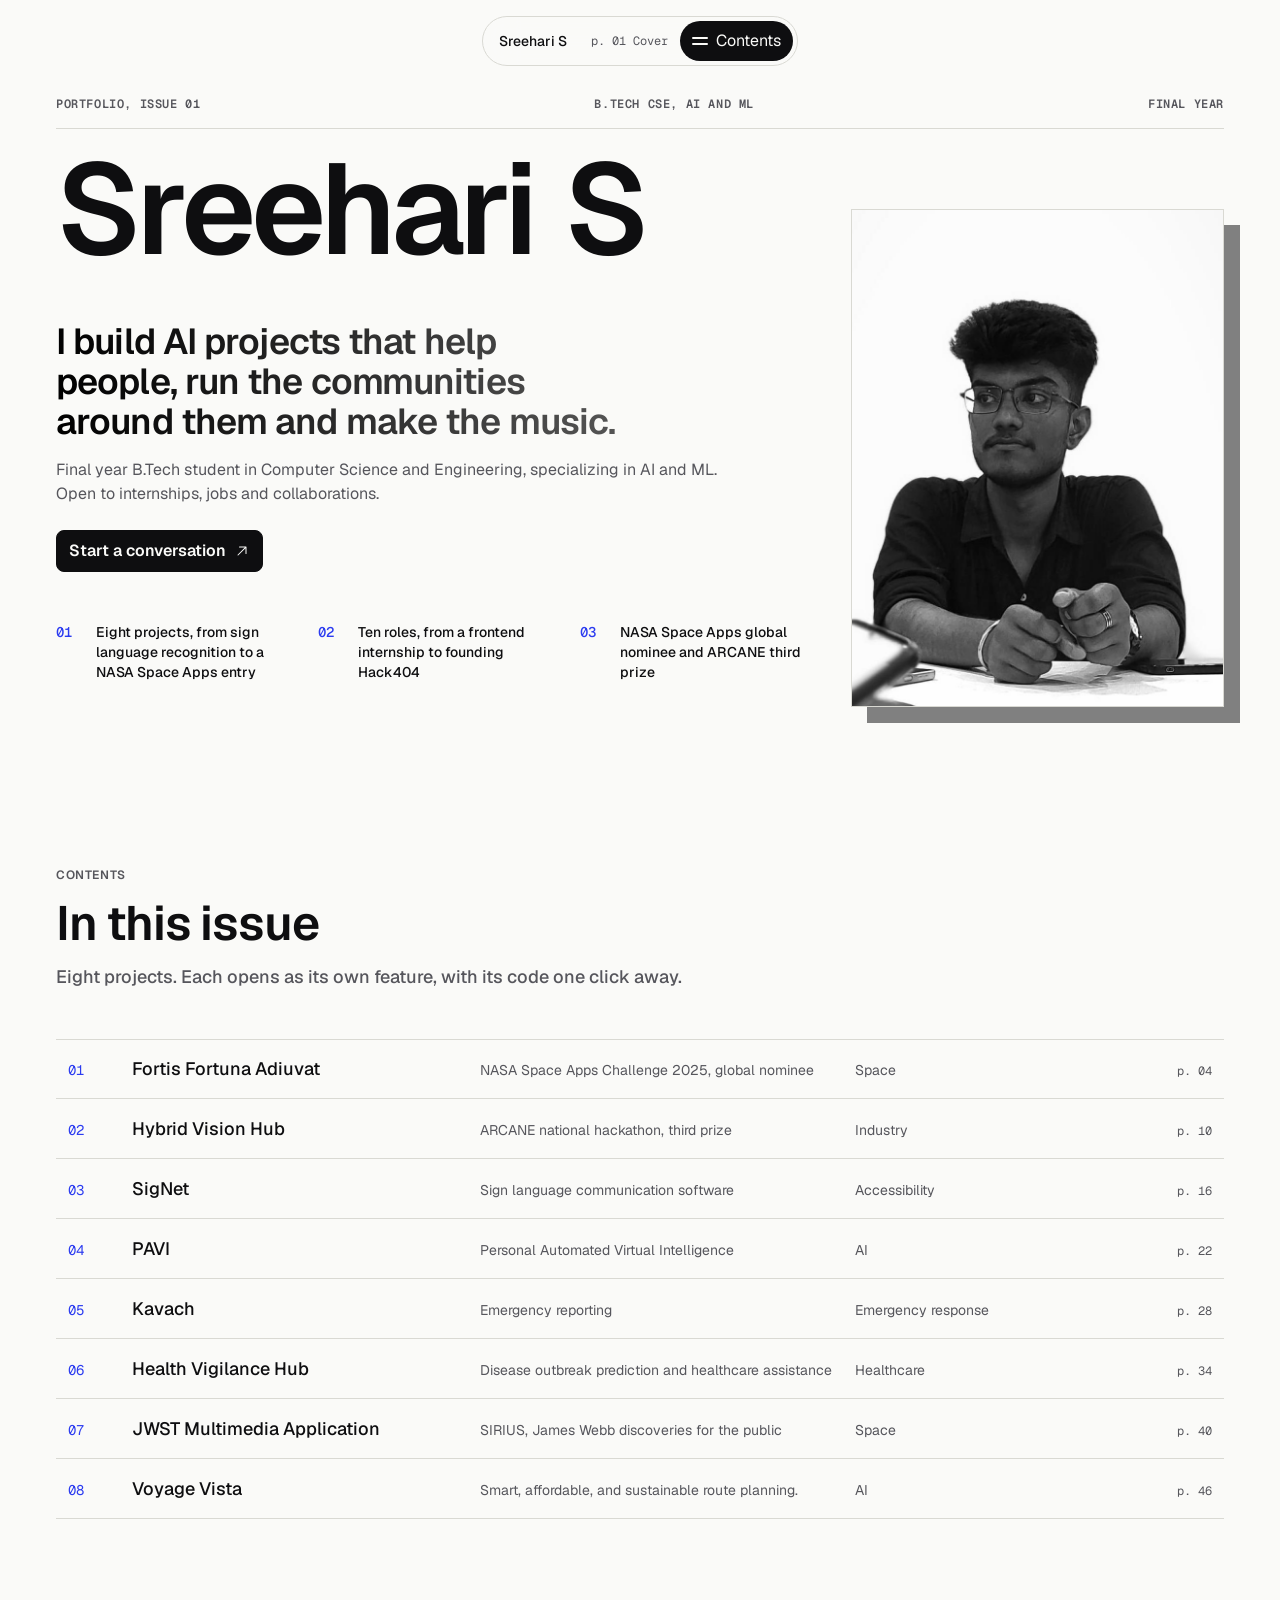
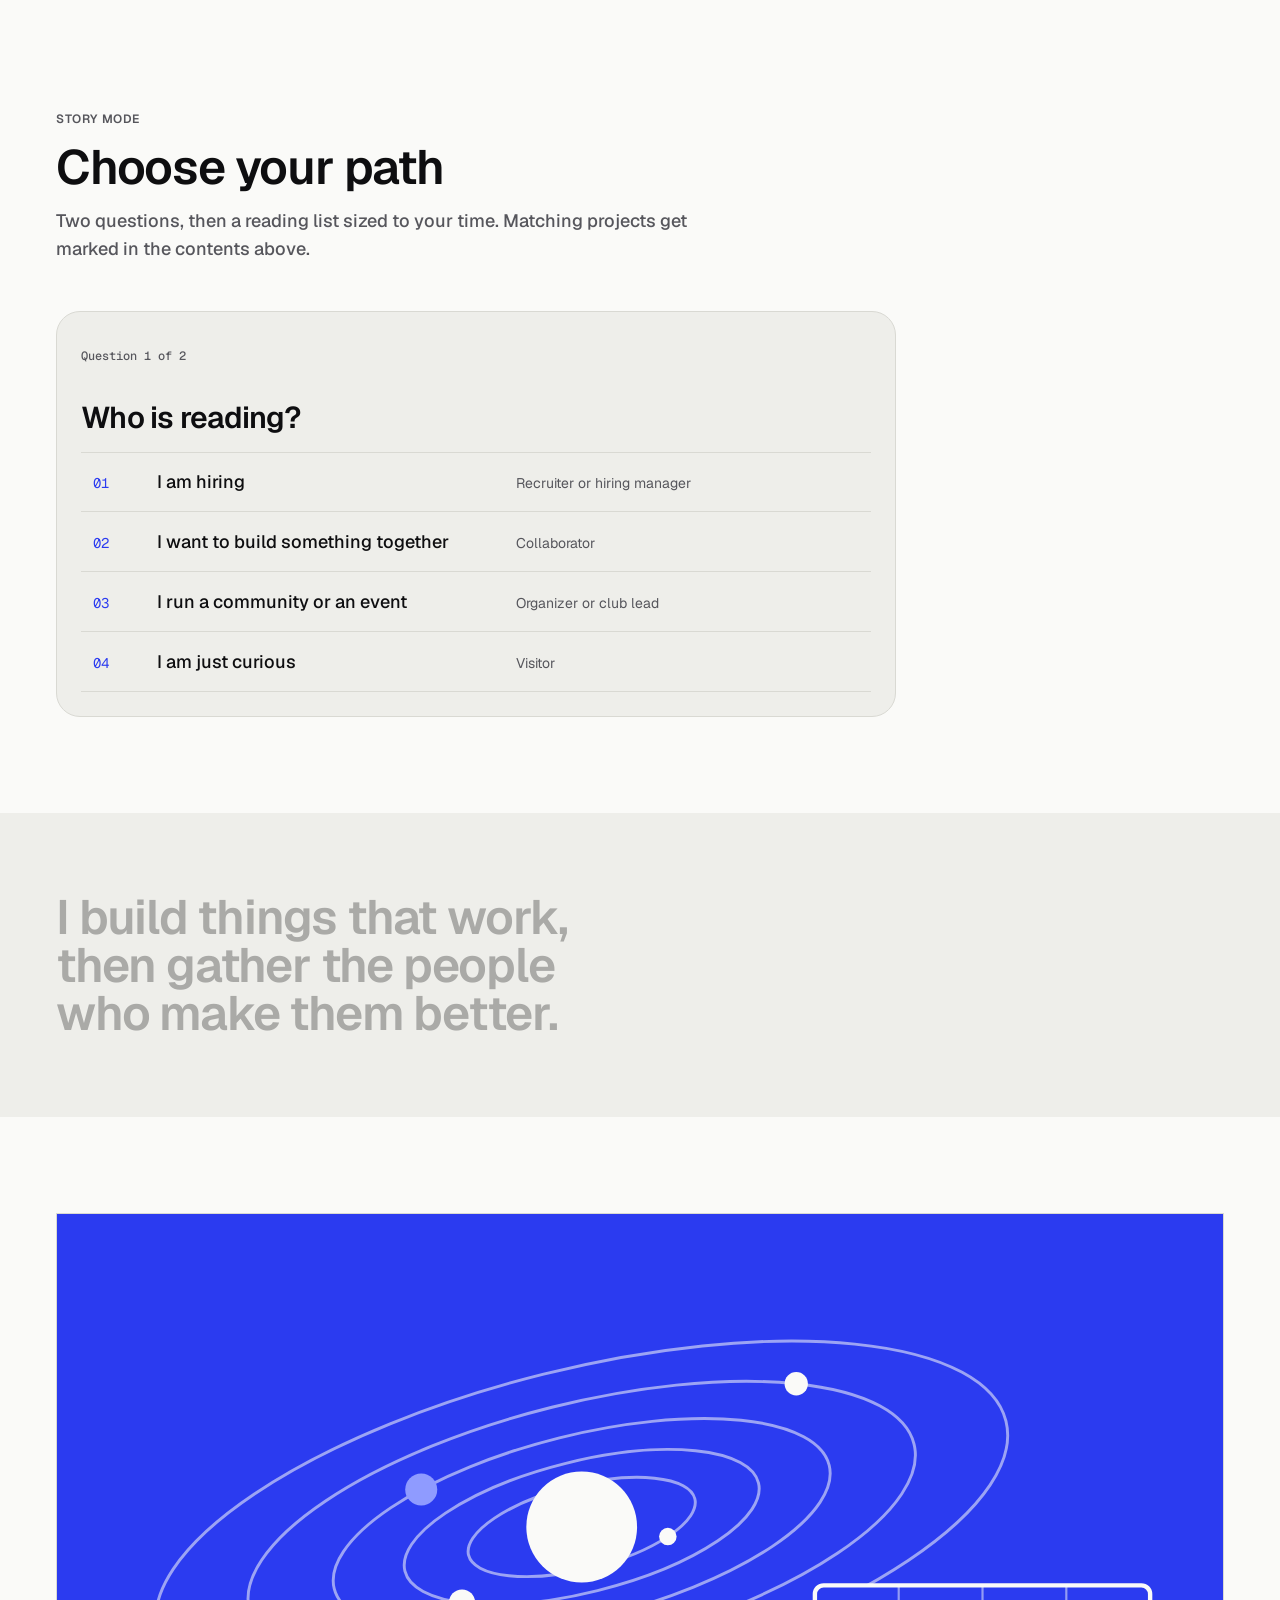
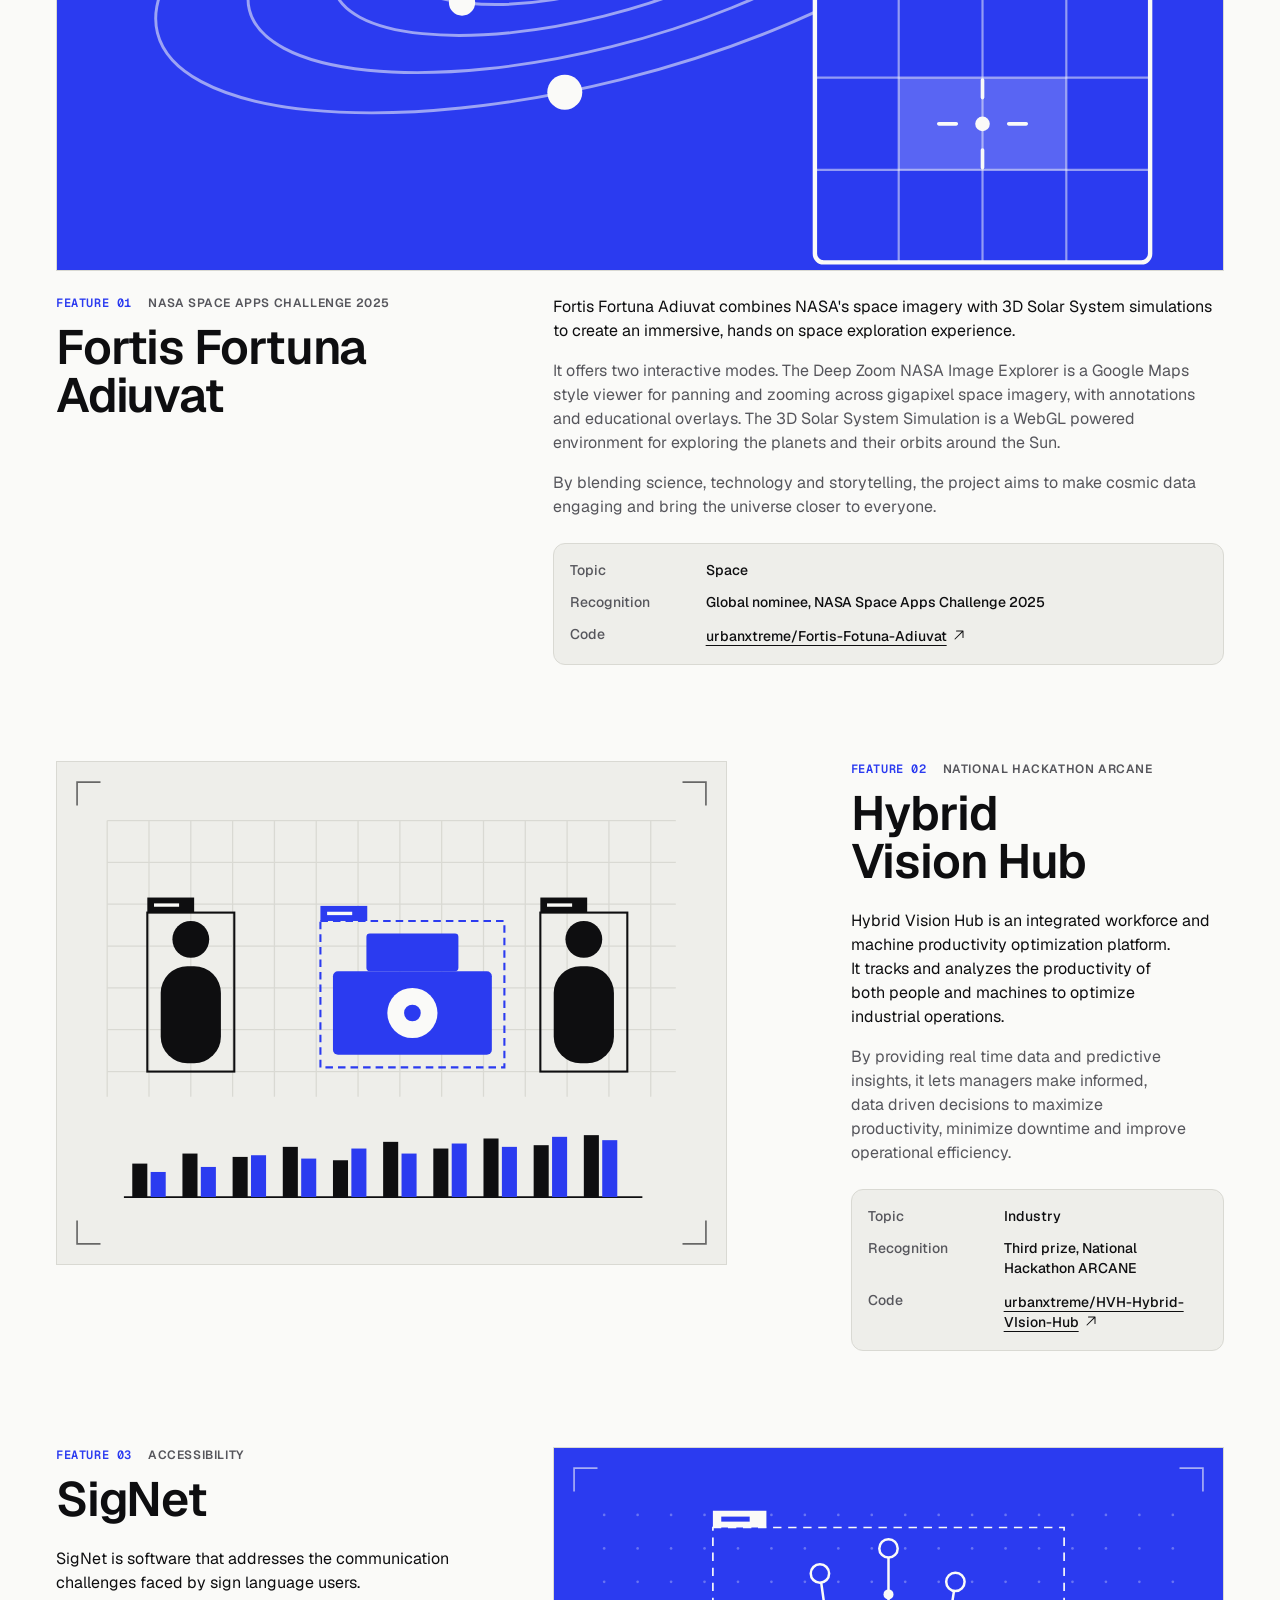
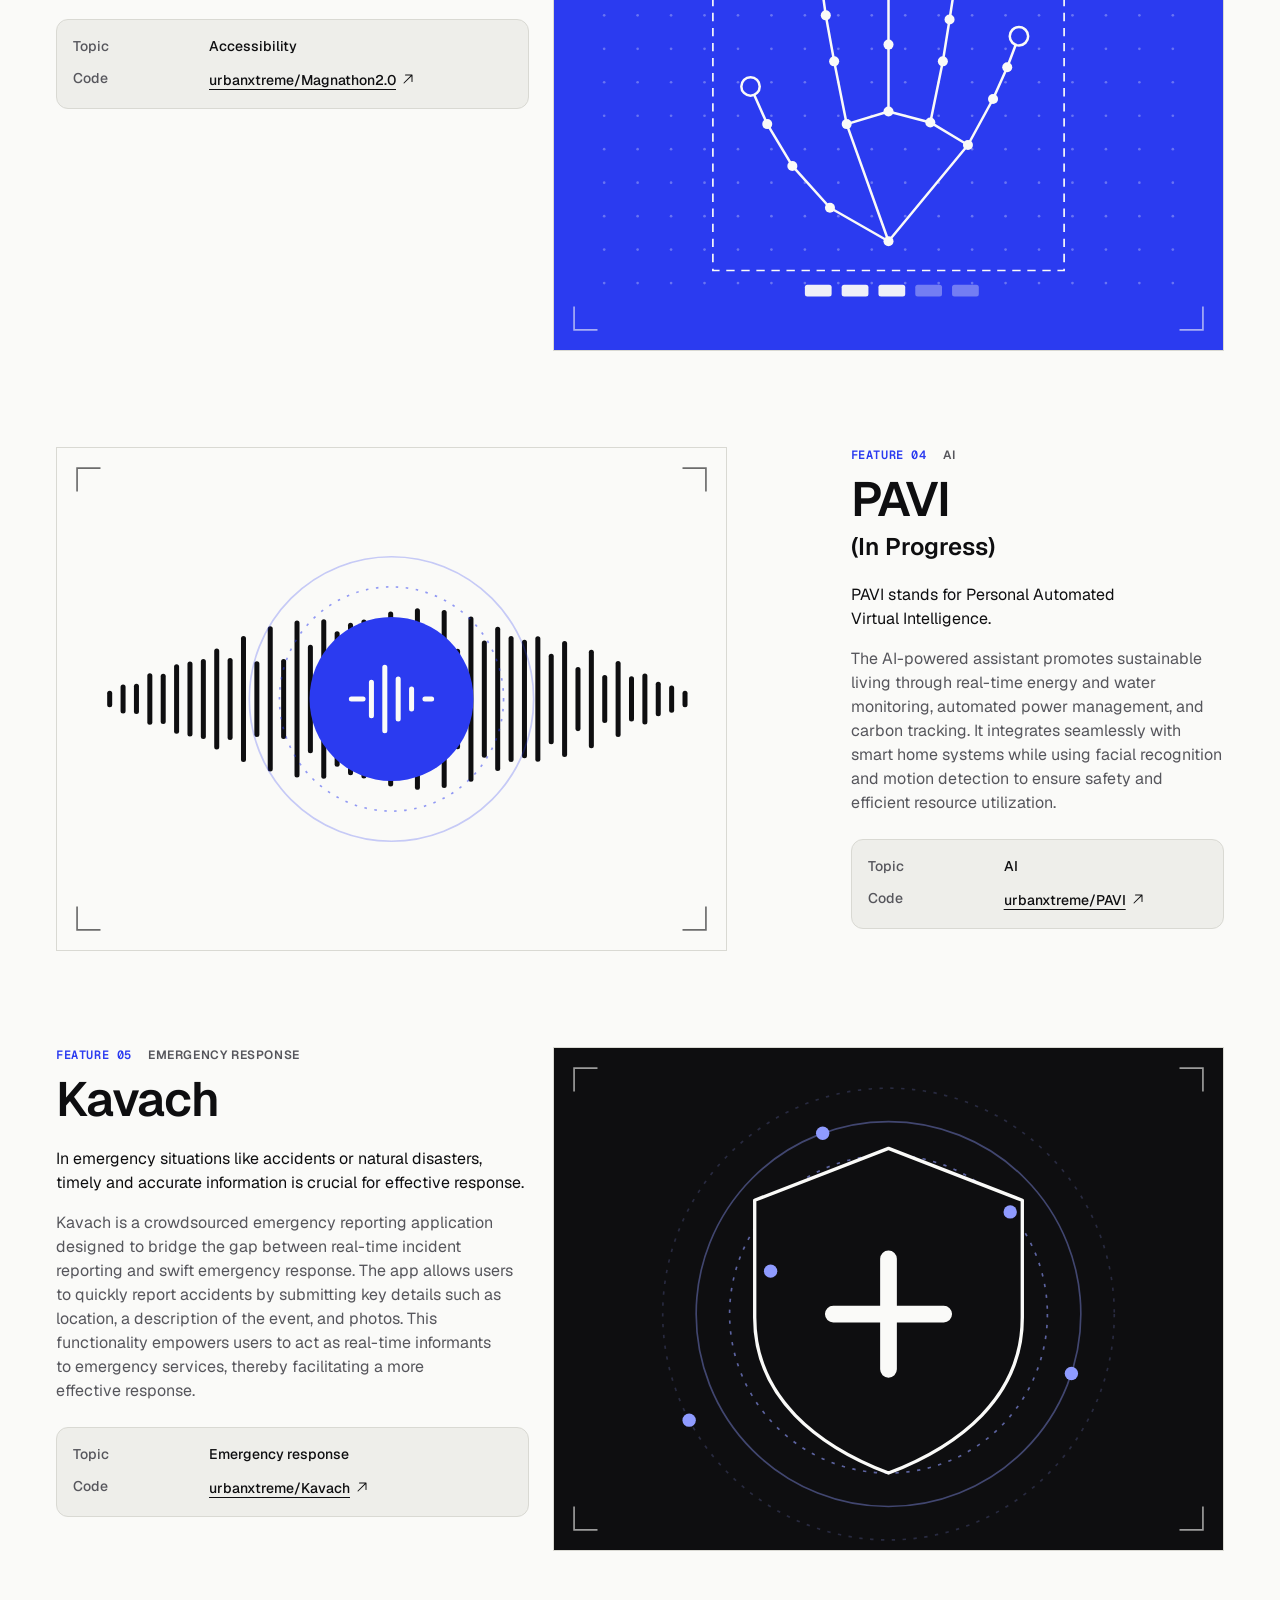
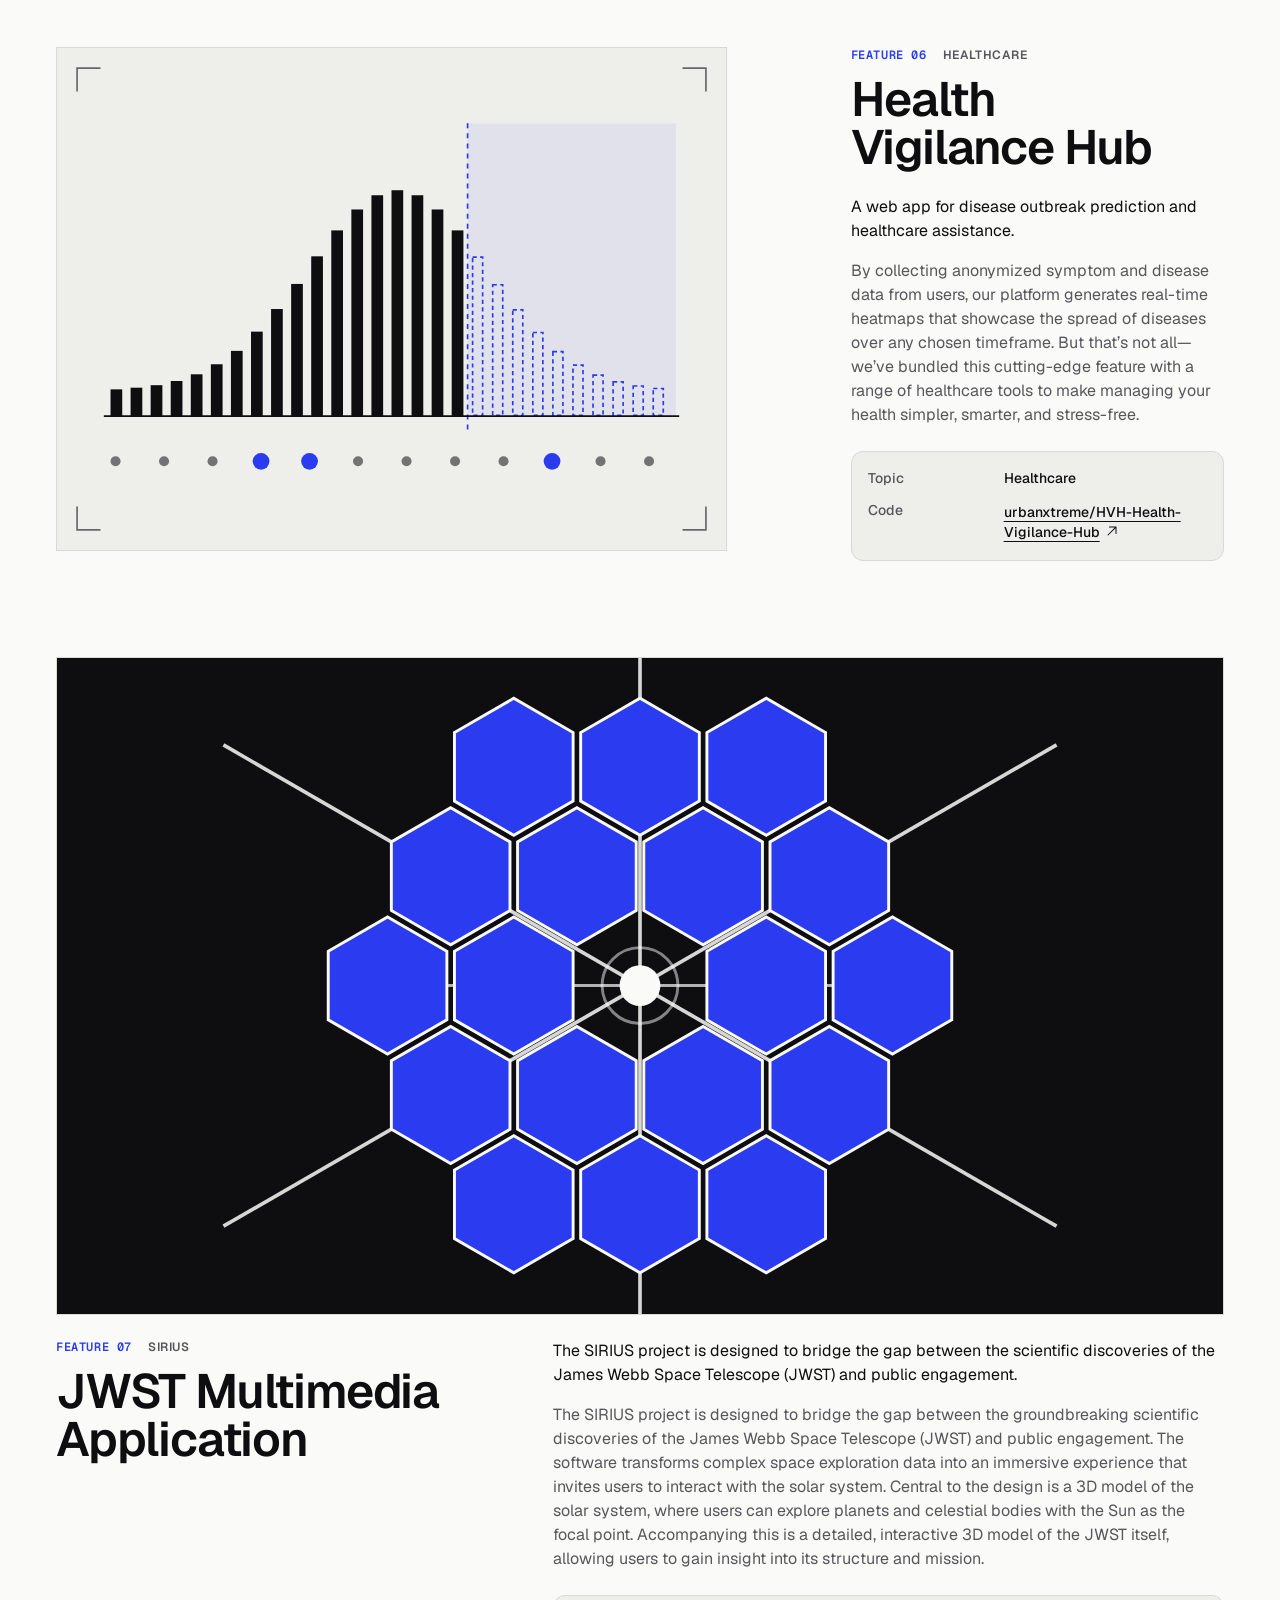
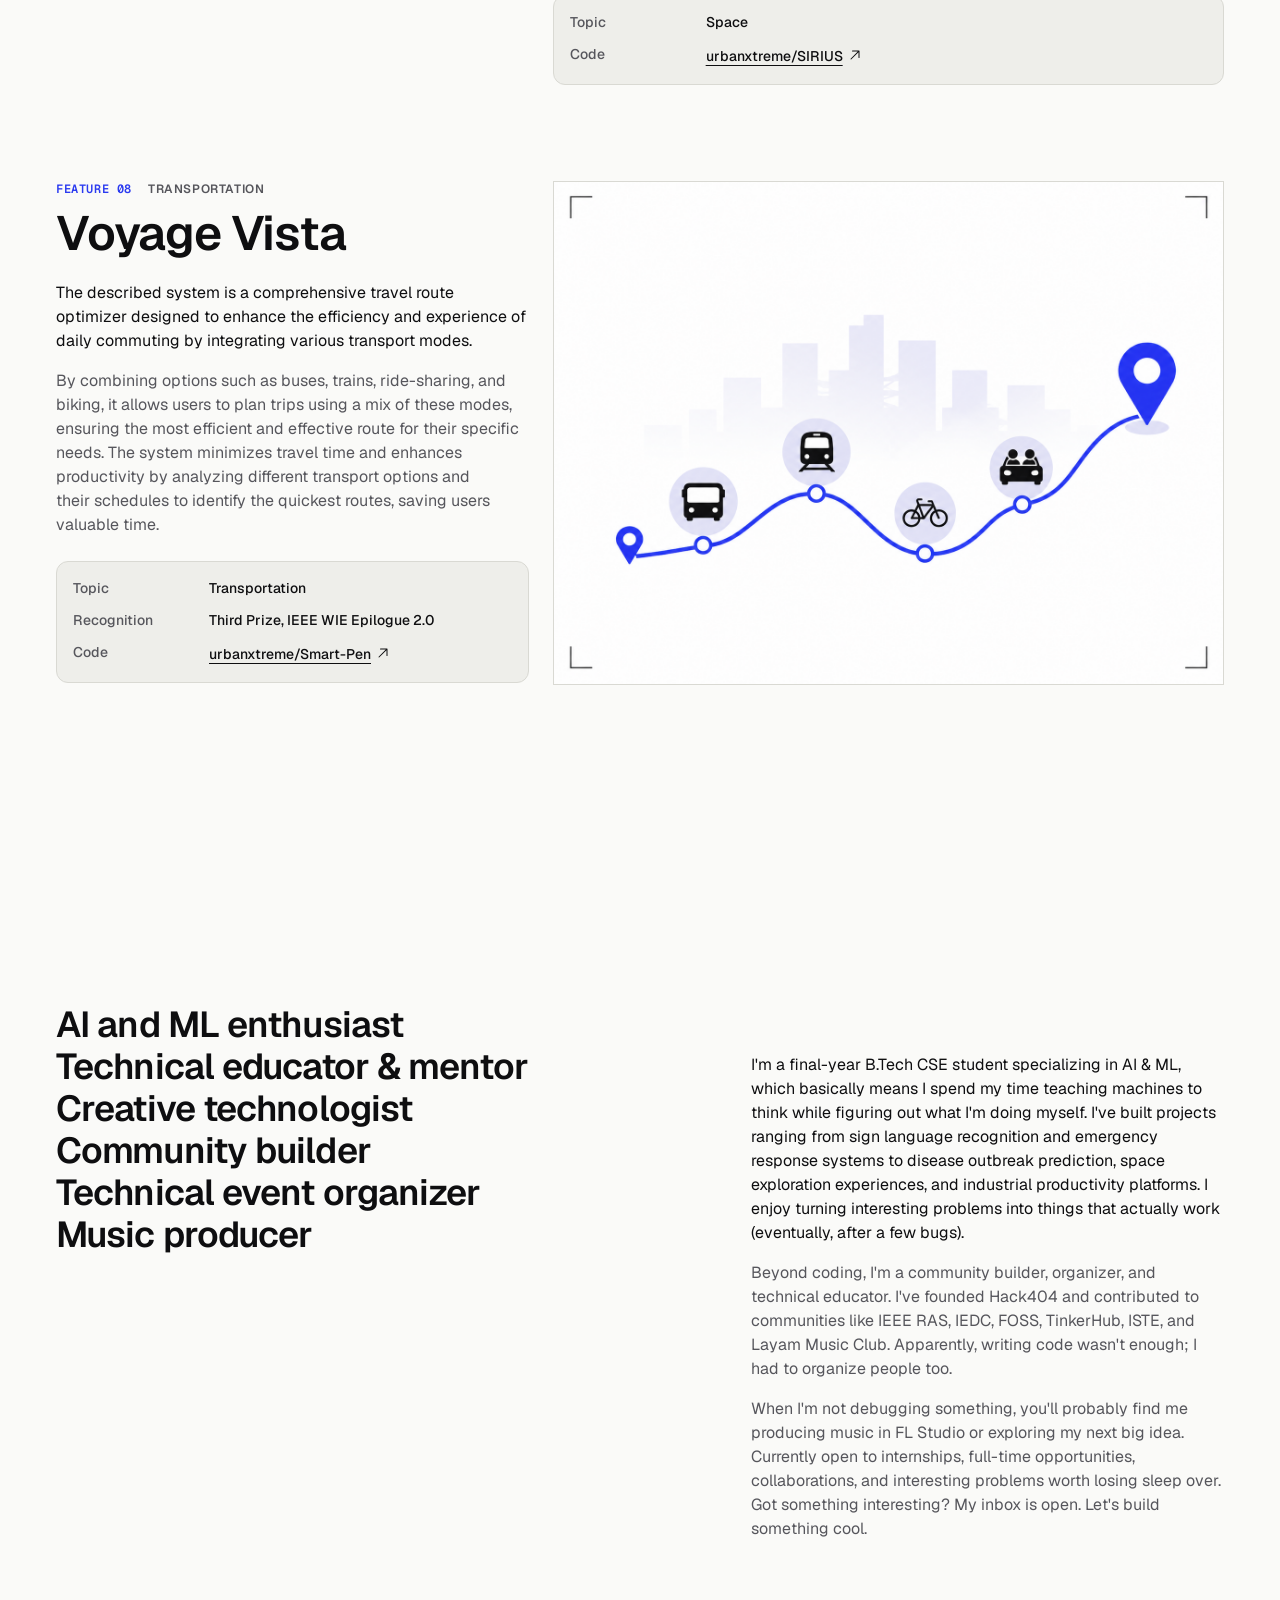
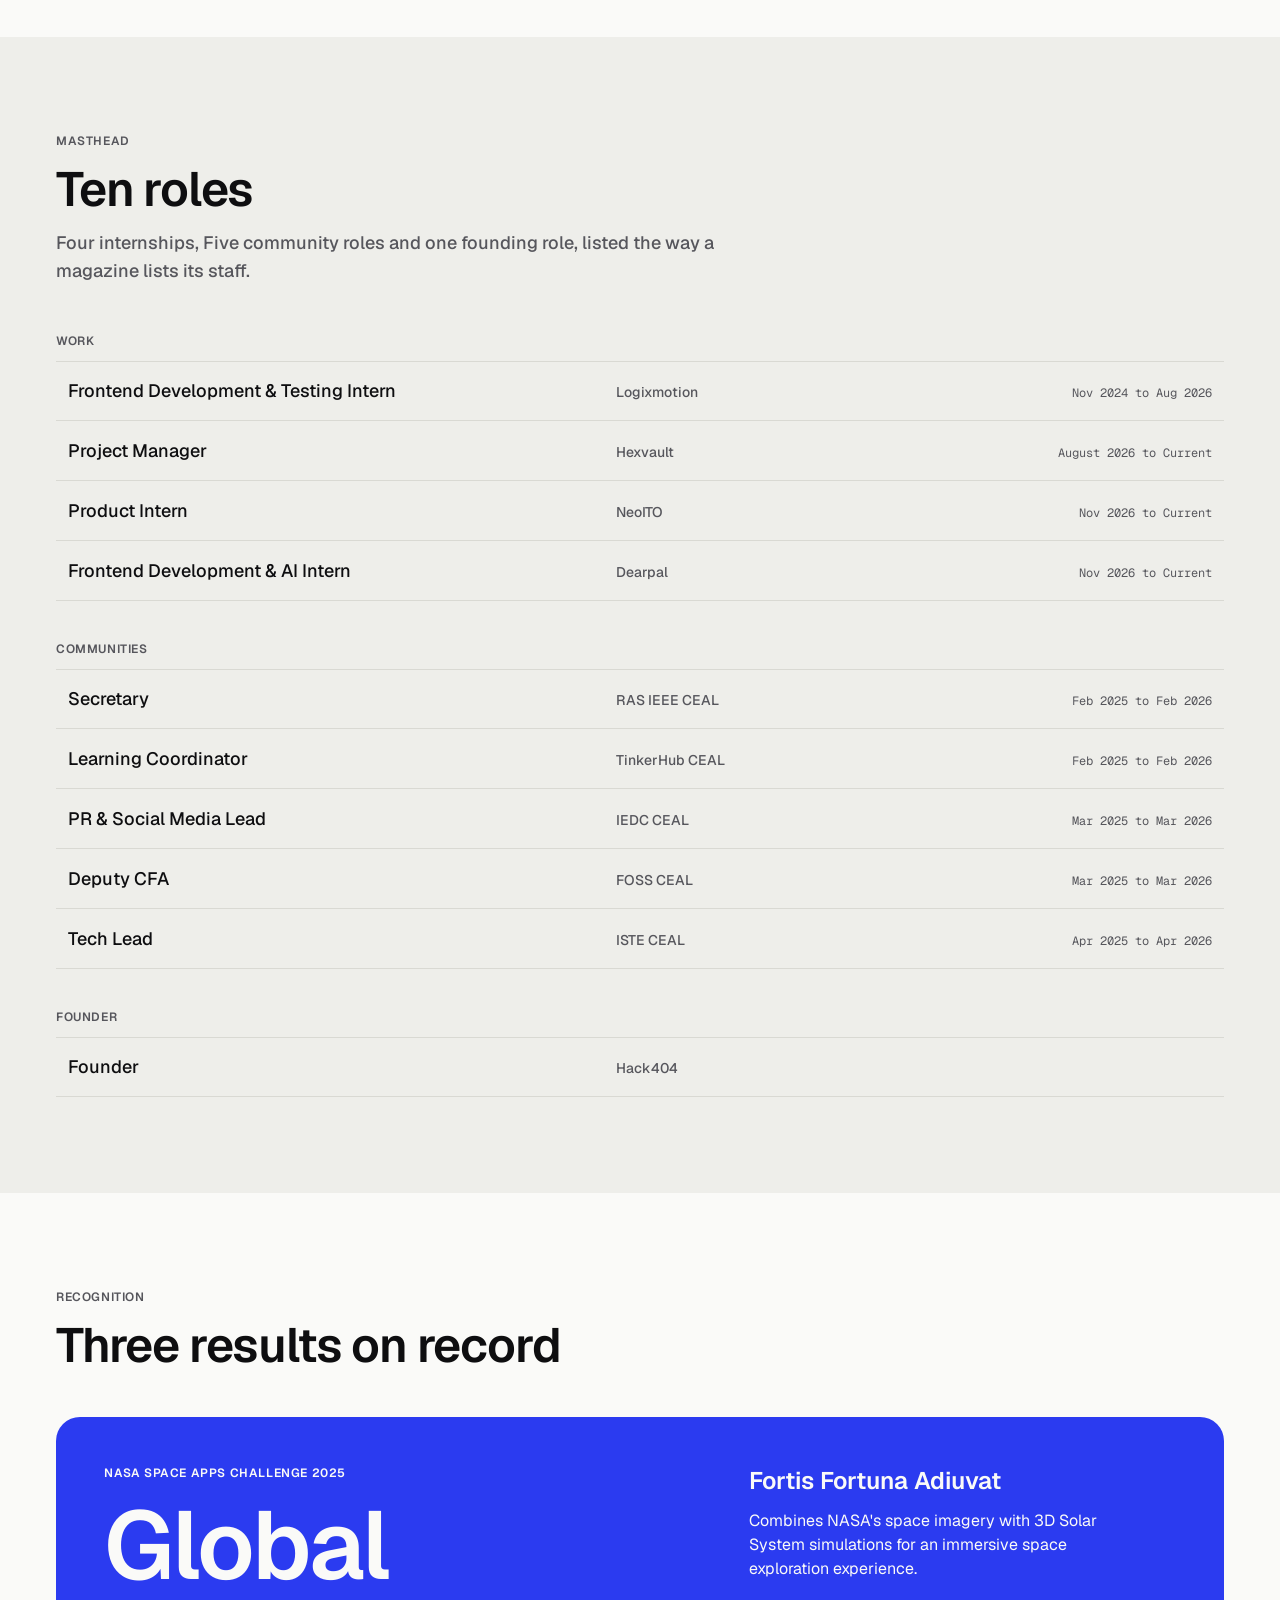
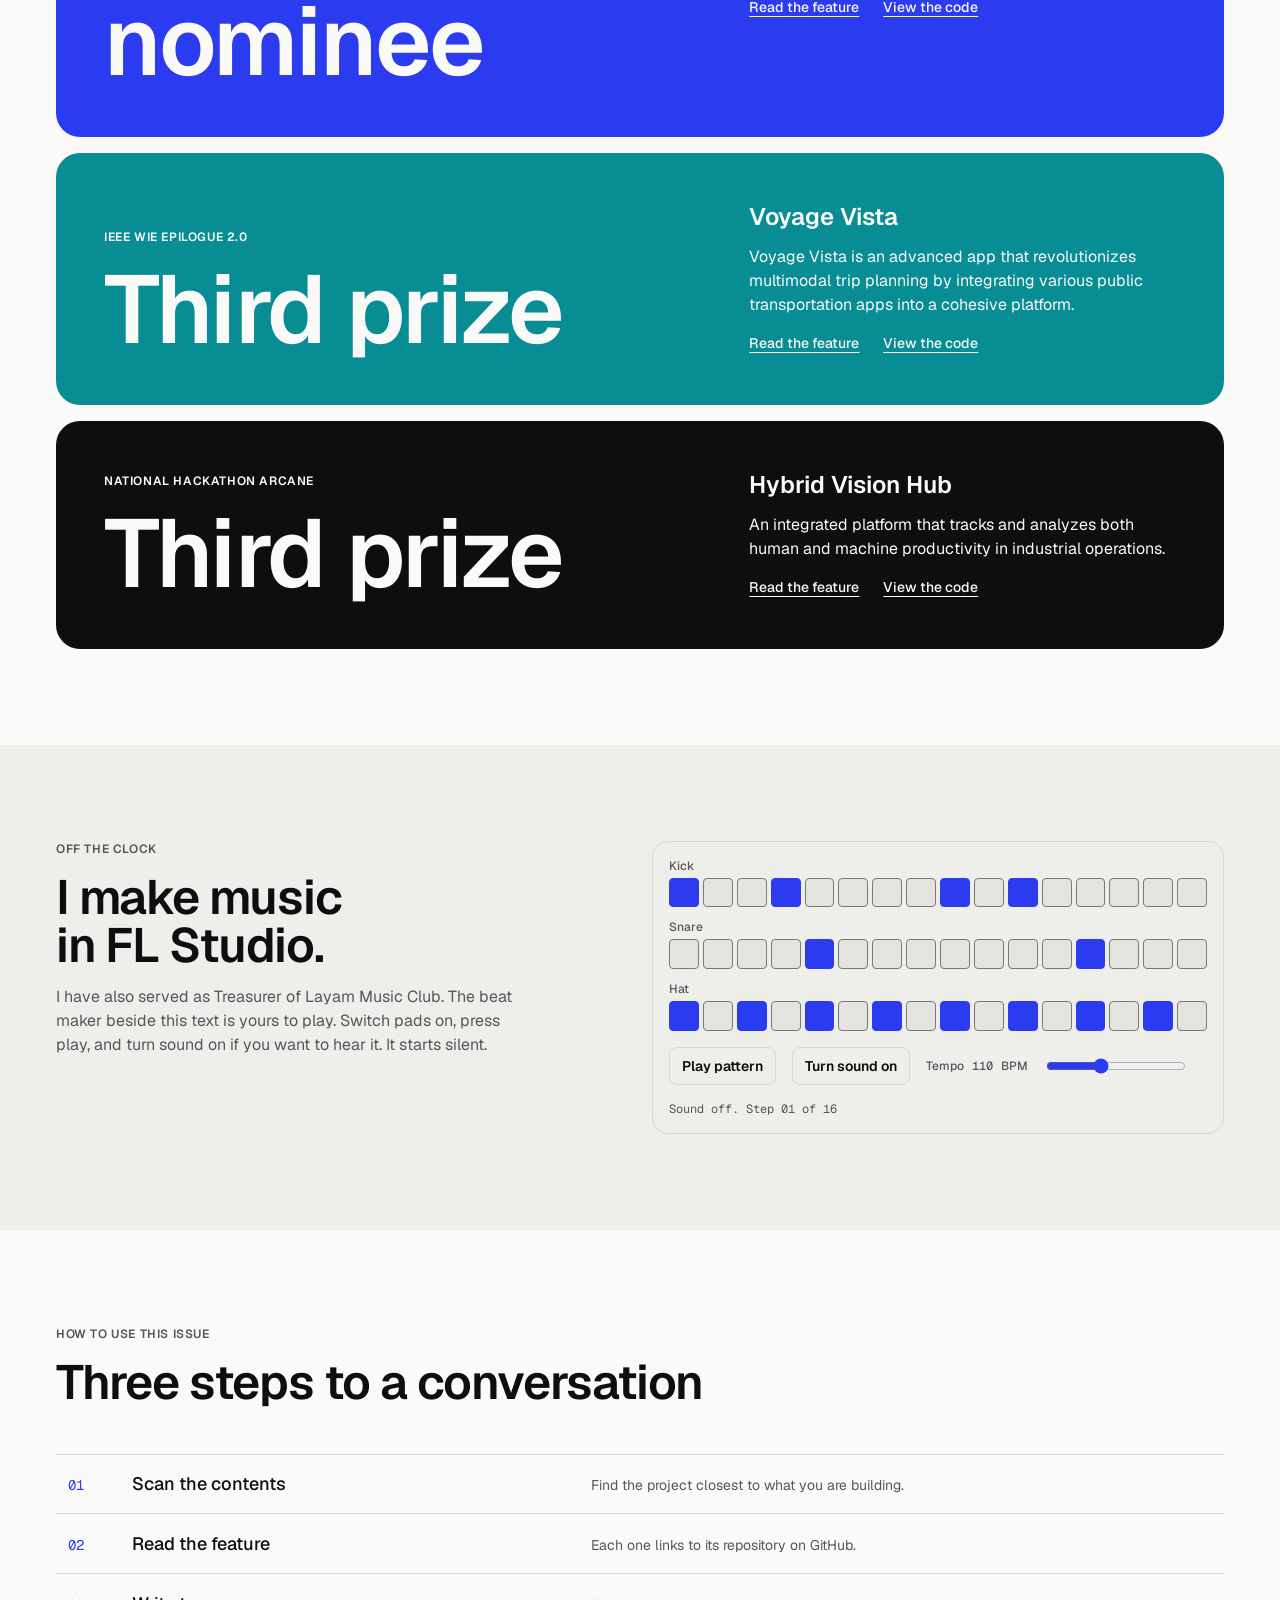
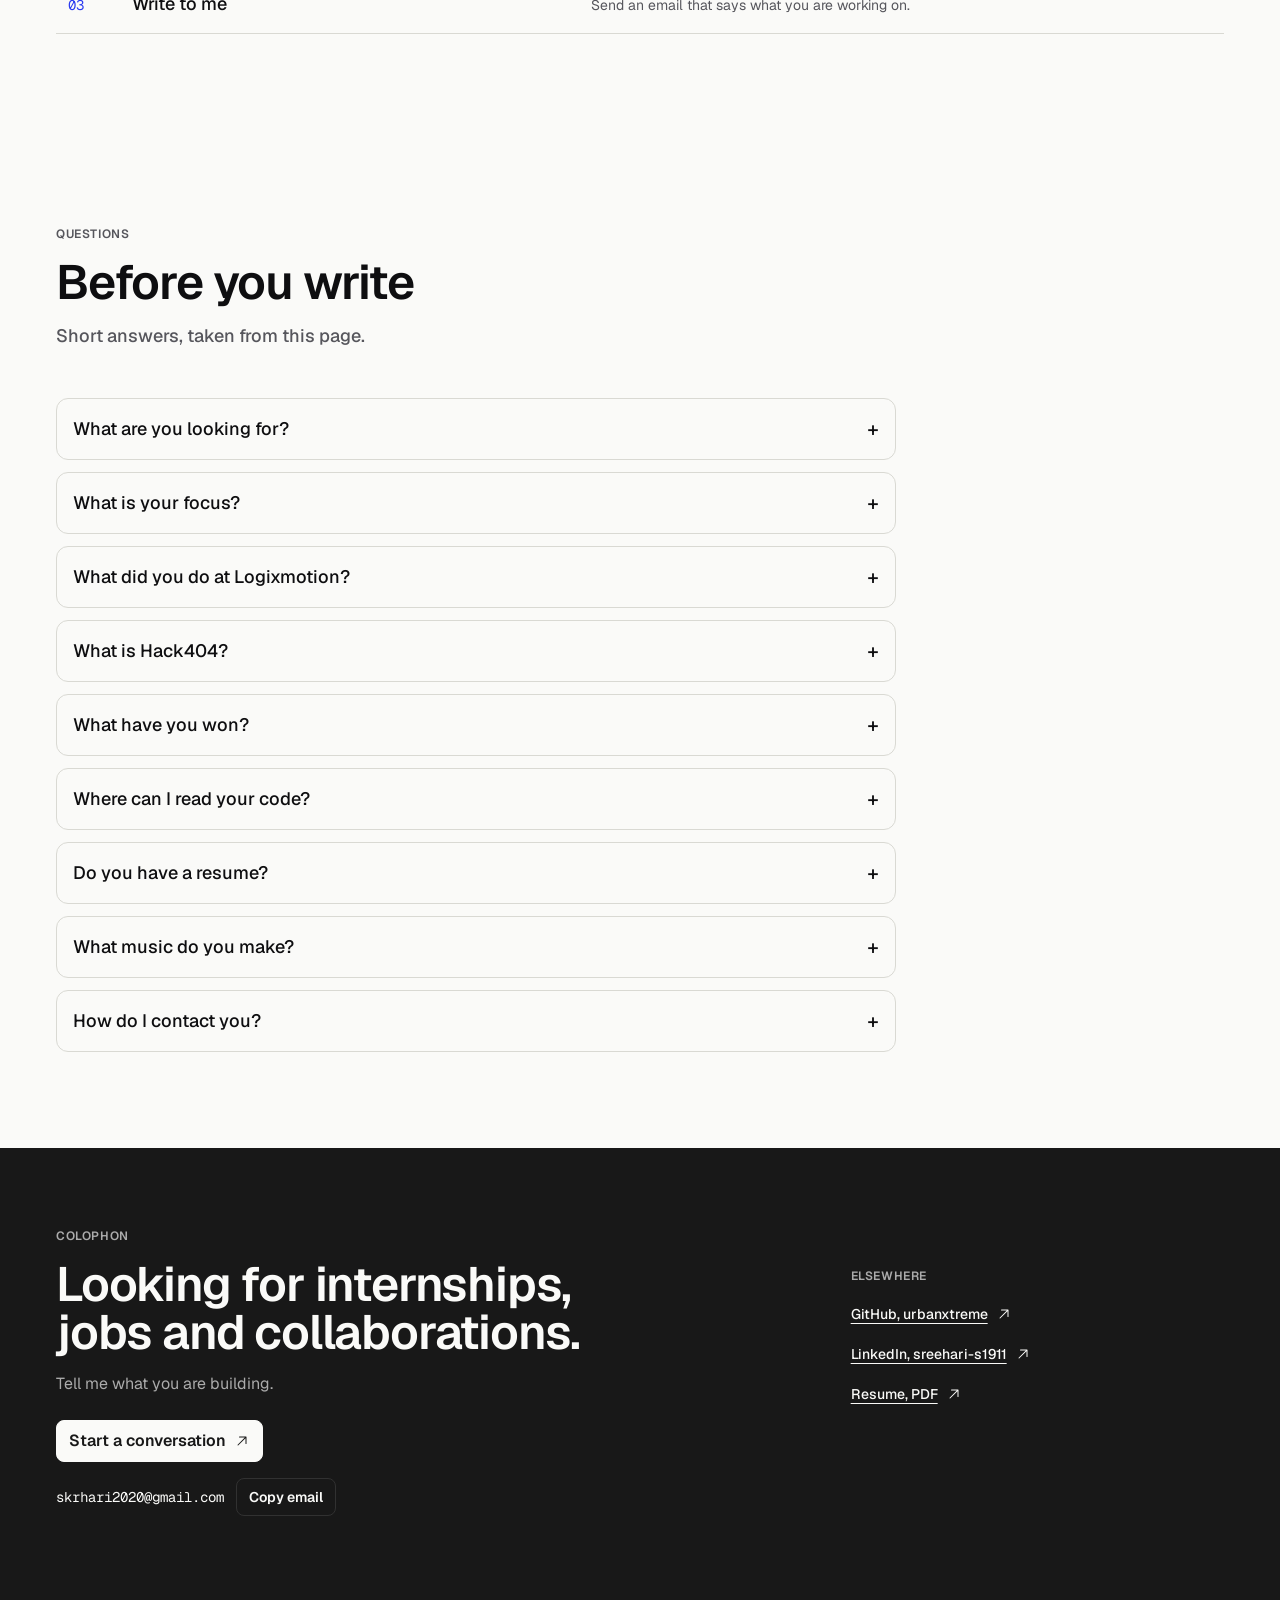
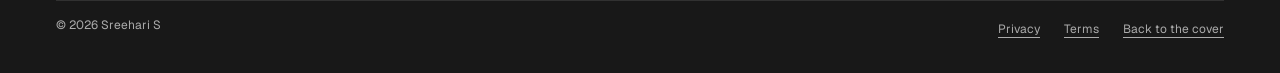
==== commit c6d2b923: "done some changes" ====
--- a/index.html
+++ b/index.html
@@ -1,32 +1,41 @@
 <!doctype html>
 <html lang="en">
+
 <head>
-<meta charset="utf-8">
-<meta name="viewport" content="width=device-width, initial-scale=1, viewport-fit=cover">
-<title>Sreehari S, AI and ML student, builder and organizer</title>
-<meta name="description" content="Portfolio of Sreehari S, a final year B.Tech student in AI and ML. Eight projects, a NASA Space Apps global nomination and an ARCANE third prize.">
-<meta name="theme-color" content="#FAFAF8" media="(prefers-color-scheme: light)">
-<meta name="theme-color" content="#181818" media="(prefers-color-scheme: dark)">
-<link rel="icon" href="assets/favicon.svg" type="image/svg+xml">
-<link rel="preload" href="assets/fonts/geist-latin.woff2" as="font" type="font/woff2" crossorigin>
-<meta property="og:type" content="website">
-<meta property="og:title" content="Sreehari S, AI and ML student, builder and organizer">
-<meta property="og:description" content="Eight projects, eight roles, a NASA Space Apps global nomination and an ARCANE third prize.">
-<meta property="og:image" content="assets/og-image.png">
-<meta property="og:image:alt" content="Sreehari S, portfolio issue 01, beside a black and white portrait on an ultramarine block.">
-<meta name="twitter:card" content="summary_large_image">
-<script>document.documentElement.classList.add('js');</script>
-<link rel="stylesheet" href="css/styles.css">
-<script type="application/ld+json">
-{"@context":"https://schema.org","@type":"Person","name":"Sreehari S","jobTitle":"B.Tech student in Computer Science and Engineering, specializing in AI and ML","sameAs":["https://github.com/urbanxtreme","https://linkedin.com/in/sreehari-s"],"knowsAbout":["Artificial intelligence","Machine learning","Frontend development"]}
+  <meta charset="utf-8">
+  <meta name="viewport" content="width=device-width, initial-scale=1, viewport-fit=cover">
+  <title>Sreehari S, AI and ML student, builder and organizer</title>
+  <meta name="description"
+    content="Portfolio of Sreehari S, a final year B.Tech student in AI and ML. Eight projects, a NASA Space Apps global nomination and an ARCANE third prize.">
+  <meta name="theme-color" content="#FAFAF8" media="(prefers-color-scheme: light)">
+  <meta name="theme-color" content="#181818" media="(prefers-color-scheme: dark)">
+  <link rel="canonical" href="https://urbanxtreme.github.io/final_portfolio/">
+  <link rel="icon" href="assets/favicon.svg" type="image/svg+xml">
+  <link rel="preload" href="assets/fonts/geist-latin.woff2" as="font" type="font/woff2" crossorigin>
+  <meta property="og:type" content="website">
+  <meta property="og:title" content="Sreehari S, AI and ML student, builder and organizer">
+  <meta property="og:description"
+    content="Eight projects, Ten roles, a NASA Space Apps global nomination and an ARCANE third prize.">
+  <meta property="og:url" content="https://urbanxtreme.github.io/final_portfolio/">
+  <meta property="og:image" content="https://urbanxtreme.github.io/final_portfolio/assets/og-image.png">
+  <meta property="og:image:width" content="1200">
+  <meta property="og:image:height" content="630">
+  <meta property="og:image:alt"
+    content="Sreehari S, portfolio issue 01, beside a black and white portrait on an ultramarine block.">
+  <meta name="twitter:card" content="summary_large_image">
+  <meta name="twitter:image" content="https://urbanxtreme.github.io/final_portfolio/assets/og-image.png">
+  <script>document.documentElement.classList.add('js');</script>
+  <link rel="stylesheet" href="css/styles.css">
+  <script type="application/ld+json">
+{"@context":"https://schema.org","@type":"Person","name":"Sreehari S","jobTitle":"B.Tech student in Computer Science and Engineering, specializing in AI and ML","sameAs":["https://github.com/urbanxtreme","https://linkedin.com/in/sreehari-s1911"],"knowsAbout":["Artificial intelligence","Machine learning","Frontend development"]}
 </script>
-<script type="application/ld+json">
+  <script type="application/ld+json">
 {"@context":"https://schema.org","@type":"FAQPage","mainEntity":[
 {"@type":"Question","name":"What are you looking for?","acceptedAnswer":{"@type":"Answer","text":"Internships, jobs and collaborations. All three are open."}},
 {"@type":"Question","name":"What is your focus?","acceptedAnswer":{"@type":"Answer","text":"AI and ML. I am a final year B.Tech student in Computer Science and Engineering with that specialization."}},
 {"@type":"Question","name":"What did you do at Logixmotion?","acceptedAnswer":{"@type":"Answer","text":"I worked there as a Frontend Development & Testing Intern from November 2024 to August 2026."}},
 {"@type":"Question","name":"What is Hack404?","acceptedAnswer":{"@type":"Answer","text":"I founded Hack404 at my college. It was not a post inside an existing club, so it is listed as Founder."}},
-{"@type":"Question","name":"What have you won?","acceptedAnswer":{"@type":"Answer","text":"NASA Space Apps Challenge 2025: global nominee, with Fortis Fortuna Adiuvat. National Hackathon ARCANE: third prize, with Hybrid Vision Hub."}},
+{"@type":"Question","name":"What have you won?","acceptedAnswer":{"@type":"Answer","text":"NASA Space Apps Challenge 2025: global nominee, with Fortis Fortuna Adiuvat. IEEE WIE Epilogue 2.0: Voyage Vista. National Hackathon ARCANE: third prize, with Hybrid Vision Hub."}},
 {"@type":"Question","name":"Where can I read your code?","acceptedAnswer":{"@type":"Answer","text":"Every project links to its GitHub repository, and my profile is at github.com/urbanxtreme."}},
 {"@type":"Question","name":"Do you have a resume?","acceptedAnswer":{"@type":"Answer","text":"Yes. You can download it as a PDF from the contact section at the bottom of this page."}},
 {"@type":"Question","name":"What music do you make?","acceptedAnswer":{"@type":"Answer","text":"I produce music in FL Studio and have served as Treasurer of Layam Music Club."}},
@@ -34,405 +43,713 @@
 ]}
 </script>
 </head>
+
 <body>
-<a class="skip" href="#main">Skip to content</a>
-
-<!-- Arrow icon from Phosphor Icons (MIT license) -->
-<svg width="0" height="0" style="position:absolute" aria-hidden="true" focusable="false"><symbol id="i-arrow" viewBox="0 0 256 256"><path d="M200,64V168a8,8,0,0,1-16,0V83.31L69.66,197.66a8,8,0,0,1-11.32-11.32L172.69,72H88a8,8,0,0,1,0-16H192A8,8,0,0,1,200,64Z"/></symbol></svg>
-
-<nav class="nav" aria-label="Primary">
-  <a class="nav-brand title-4" href="#cover">Sreehari S</a>
-  <span class="nav-folio mono" id="folio" aria-hidden="true">p. 01 Cover</span>
-  <button class="nav-toggle button-sm" id="navToggle" type="button" aria-expanded="false" aria-controls="menu"><span class="bars" aria-hidden="true"><span></span><span></span></span><span id="navLabel">Contents</span></button>
-</nav>
-
-<div class="menu" id="menu">
-  <div class="menu-inner">
-    <nav aria-label="Contents">
-      <ol class="menu-list">
-        <li><a class="heading-2" href="#contents" data-spy="contents path tagline projects" style="--i:0"><span class="mono">01</span><span>Projects</span></a></li>
-        <li><a class="heading-2" href="#about" data-spy="about" style="--i:1"><span class="mono">02</span><span>About</span></a></li>
-        <li><a class="heading-2" href="#roles" data-spy="roles" style="--i:2"><span class="mono">03</span><span>Roles</span></a></li>
-        <li><a class="heading-2" href="#recognition" data-spy="recognition" style="--i:3"><span class="mono">04</span><span>Recognition</span></a></li>
-        <li><a class="heading-2" href="#music" data-spy="music" style="--i:4"><span class="mono">05</span><span>Music</span></a></li>
-        <li><a class="heading-2" href="#faq" data-spy="reach faq" style="--i:5"><span class="mono">06</span><span>Questions</span></a></li>
-        <li><a class="heading-2" href="#contact" data-spy="contact" style="--i:6"><span class="mono">07</span><span>Contact</span></a></li>
-      </ol>
-    </nav>
-    <div class="menu-foot body-5">
-      <p>skrhari2020@gmail.com</p>
-      <p><a href="https://github.com/urbanxtreme" target="_blank" rel="noopener">GitHub</a>, <a href="https://linkedin.com/in/sreehari-s" target="_blank" rel="noopener">LinkedIn</a></p>
+  <a class="skip" href="#main">Skip to content</a>
+
+  <!-- Arrow icon from Phosphor Icons (MIT license) -->
+  <svg width="0" height="0" style="position:absolute" aria-hidden="true" focusable="false">
+    <symbol id="i-arrow" viewBox="0 0 256 256">
+      <path
+        d="M200,64V168a8,8,0,0,1-16,0V83.31L69.66,197.66a8,8,0,0,1-11.32-11.32L172.69,72H88a8,8,0,0,1,0-16H192A8,8,0,0,1,200,64Z" />
+    </symbol>
+  </svg>
+
+  <nav class="nav" aria-label="Primary">
+    <a class="nav-brand title-4" href="#cover">Sreehari S</a>
+    <span class="nav-folio mono" id="folio" aria-hidden="true">p. 01 Cover</span>
+    <button class="nav-toggle button-sm" id="navToggle" type="button" aria-expanded="false" aria-controls="menu"><span
+        class="bars" aria-hidden="true"><span></span><span></span></span><span id="navLabel">Contents</span></button>
+  </nav>
+
+  <div class="menu" id="menu">
+    <div class="menu-inner">
+      <nav aria-label="Contents">
+        <ol class="menu-list">
+          <li><a class="heading-2" href="#contents" data-spy="contents path tagline projects" style="--i:0"><span
+                class="mono">01</span><span>Projects</span></a></li>
+          <li><a class="heading-2" href="#about" data-spy="about" style="--i:1"><span
+                class="mono">02</span><span>About</span></a></li>
+          <li><a class="heading-2" href="#roles" data-spy="roles" style="--i:2"><span
+                class="mono">03</span><span>Roles</span></a></li>
+          <li><a class="heading-2" href="#recognition" data-spy="recognition" style="--i:3"><span
+                class="mono">04</span><span>Recognition</span></a></li>
+          <li><a class="heading-2" href="#music" data-spy="music" style="--i:4"><span
+                class="mono">05</span><span>Music</span></a></li>
+          <li><a class="heading-2" href="#faq" data-spy="reach faq" style="--i:5"><span
+                class="mono">06</span><span>Questions</span></a></li>
+          <li><a class="heading-2" href="#contact" data-spy="contact" style="--i:6"><span
+                class="mono">07</span><span>Contact</span></a></li>
+        </ol>
+      </nav>
+      <div class="menu-foot body-5">
+        <p>skrhari2020@gmail.com</p>
+        <p><a href="https://github.com/urbanxtreme" target="_blank" rel="noopener">GitHub</a>, <a
+            href="https://linkedin.com/in/sreehari-s1911" target="_blank" rel="noopener">LinkedIn</a></p>
+      </div>
     </div>
   </div>
-</div>
-
-<main id="main">
-
-<section class="cover wrap" id="cover" data-folio="p. 01 Cover" aria-labelledby="cover-h">
-  <div class="run caption-3"><span>Portfolio, issue 01</span><span>B.Tech CSE, AI and ML</span><span>Final year</span></div>
-  <hr class="rule">
-  <div class="cover-grid">
-    <p class="cover-name display-1"><span class="sr">Sreehari S</span><span class="ch" style="--i:0" aria-hidden="true">S</span><span class="ch" style="--i:1" aria-hidden="true">r</span><span class="ch" style="--i:2" aria-hidden="true">e</span><span class="ch" style="--i:3" aria-hidden="true">e</span><span class="ch" style="--i:4" aria-hidden="true">h</span><span class="ch" style="--i:5" aria-hidden="true">a</span><span class="ch" style="--i:6" aria-hidden="true">r</span><span class="ch" style="--i:7" aria-hidden="true">i</span><span class="ch gap" style="--i:8" aria-hidden="true"></span><span class="ch" style="--i:9" aria-hidden="true">S</span></p>
-    <div class="cover-story">
-      <h1 class="cover-h1 heading-3 grad-text" id="cover-h">I build AI projects that help people, run the communities around them and make the music.</h1>
-      <p class="cover-dek body-3">Final year B.Tech student in Computer Science and Engineering, specializing in AI and ML. Open to internships, jobs and collaborations.</p>
-      <p class="cover-actions"><a class="btn button-md" href="mailto:skrhari2020@gmail.com?subject=Hello%20Sreehari">Start a conversation<svg class="icon" aria-hidden="true"><use href="#i-arrow"/></svg></a></p>
+
+  <main id="main">
+
+    <section class="cover wrap" id="cover" data-folio="p. 01 Cover" aria-labelledby="cover-h">
+      <div class="run caption-3"><span>Portfolio, issue 01</span><span>B.Tech CSE, AI and ML</span><span>Final
+          year</span></div>
+      <hr class="rule">
+      <div class="cover-grid">
+        <p class="cover-name display-1"><span class="sr">Sreehari S</span><span class="ch" style="--i:0"
+            aria-hidden="true">S</span><span class="ch" style="--i:1" aria-hidden="true">r</span><span class="ch"
+            style="--i:2" aria-hidden="true">e</span><span class="ch" style="--i:3" aria-hidden="true">e</span><span
+            class="ch" style="--i:4" aria-hidden="true">h</span><span class="ch" style="--i:5"
+            aria-hidden="true">a</span><span class="ch" style="--i:6" aria-hidden="true">r</span><span class="ch"
+            style="--i:7" aria-hidden="true">i</span><span class="ch gap" style="--i:8" aria-hidden="true"></span><span
+            class="ch" style="--i:9" aria-hidden="true">S</span></p>
+        <div class="cover-story">
+          <h1 class="cover-h1 heading-3 grad-text" id="cover-h">I build AI projects that help people, run the
+            communities around them and make the music.</h1>
+          <p class="cover-dek body-3">Final year B.Tech student in Computer Science and Engineering, specializing in AI
+            and ML. Open to internships, jobs and collaborations.</p>
+          <p class="cover-actions"><a class="btn button-md"
+              href="mailto:skrhari2020@gmail.com?subject=Hello%20Sreehari">Start a conversation<svg class="icon"
+                aria-hidden="true">
+                <use href="#i-arrow" />
+              </svg></a></p>
+        </div>
+        <ul class="cover-proof body-5">
+          <li><span class="mono">01</span><span>Eight projects, from sign language recognition to a NASA Space Apps
+              entry</span></li>
+          <li><span class="mono">02</span><span>Ten roles, from a frontend internship to founding Hack404</span></li>
+          <li><span class="mono">03</span><span>NASA Space Apps global nominee and ARCANE third prize</span></li>
+        </ul>
+        <figure class="cover-photo">
+          <div class="frame"><img src="assets/portrait_photo.JPG" width="1024" height="1024"
+              alt="Sreehari S in a black shirt and glasses, looking to the side, in a black and white portrait."
+              fetchpriority="high"></div>
+        </figure>
+      </div>
+    </section>
+
+    <section class="block wrap" id="contents" data-folio="p. 02 Contents" aria-labelledby="contents-h">
+      <div class="sec-head rv">
+        <p class="eyebrow caption-3">Contents</p>
+        <h2 class="heading-2" id="contents-h">In this issue</h2>
+        <p class="title-2 muted">Eight projects. Each opens as its own feature, with its code one click away.</p>
+      </div>
+      <div class="index rv" id="index">
+        <ol class="rows">
+          <li><a class="row" href="#f-fortis" data-no="01" data-title="Fortis Fortuna Adiuvat"
+              data-plate="assets/plates/fortis.svg"><span class="no mono">01</span><span class="title title-2">Fortis
+                Fortuna Adiuvat</span><span class="dek body-6">NASA Space Apps Challenge 2025, global
+                nominee</span><span class="topic body-6">Space</span><span class="pg mono">p. 04</span></a></li>
+          <li><a class="row" href="#f-hybrid" data-no="02" data-title="Hybrid Vision Hub"
+              data-plate="assets/plates/hybrid-vision-hub.svg"><span class="no mono">02</span><span
+                class="title title-2">Hybrid Vision Hub</span><span class="dek body-6">ARCANE national hackathon, third
+                prize</span><span class="topic body-6">Industry</span><span class="pg mono">p. 10</span></a></li>
+          <li><a class="row" href="#f-signet" data-no="03" data-title="SigNet"
+              data-plate="assets/plates/signet.svg"><span class="no mono">03</span><span
+                class="title title-2">SigNet</span><span class="dek body-6">Sign language communication
+                software</span><span class="topic body-6">Accessibility</span><span class="pg mono">p. 16</span></a>
+          </li>
+          <li><a class="row" href="#f-pavi" data-no="04" data-title="PAVI" data-plate="assets/plates/pavi.svg"><span
+                class="no mono">04</span><span class="title title-2">PAVI</span><span class="dek body-6">Personal
+                Automated Virtual Intelligence</span><span class="topic body-6">AI</span><span class="pg mono">p.
+                22</span></a></li>
+          <li><a class="row" href="#f-kavach" data-no="05" data-title="Kavach"
+              data-plate="assets/plates/kavach.svg"><span class="no mono">05</span><span
+                class="title title-2">Kavach</span><span class="dek body-6">Emergency reporting</span><span
+                class="topic body-6">Emergency response</span><span class="pg mono">p. 28</span></a></li>
+          <li><a class="row" href="#f-hvh" data-no="06" data-title="Health Vigilance Hub"
+              data-plate="assets/plates/hvh.svg"><span class="no mono">06</span><span class="title title-2">Health
+                Vigilance Hub</span><span class="dek body-6">Disease outbreak prediction and healthcare
+                assistance</span><span class="topic body-6">Healthcare</span><span class="pg mono">p. 34</span></a></li>
+          <li><a class="row" href="#f-sirius" data-no="07" data-title="JWST Multimedia Application"
+              data-plate="assets/plates/sirius.svg"><span class="no mono">07</span><span class="title title-2">JWST
+                Multimedia Application</span><span class="dek body-6">SIRIUS, James Webb discoveries for the
+                public</span><span class="topic body-6">Space</span><span class="pg mono">p. 40</span></a></li>
+          <li><a class="row" href="#f-vista" data-no="08" data-title="Voyage Vista"
+              data-plate="assets/plates/Multimodal Urban Transit Route.png"><span class="no mono">08</span><span
+                class="title title-2"> Voyage Vista</span><span class="dek body-6">Smart, affordable, and sustainable
+                route planning.</span><span class="topic body-6">AI</span><span class="pg mono">p. 46</span></a></li>
+        </ol>
+        <div class="plate" id="plate" aria-hidden="true"><img id="plateImg" src="assets/plates/fortis.svg" alt=""
+            width="800" height="600">
+          <p class="mono caption-4" id="plateLabel">Feature 01</p>
+        </div>
+      </div>
+    </section>
+
+    <section class="block wrap" id="path" data-folio="p. 02 Your path" aria-labelledby="path-h">
+      <div class="sec-head rv">
+        <p class="eyebrow caption-3">Story mode</p>
+        <h2 class="heading-2" id="path-h">Choose your path</h2>
+        <p class="title-2 muted">Two questions, then a reading list sized to your time. Matching projects get marked in
+          the contents above.</p>
+      </div>
+      <div class="path rv" id="pathApp">
+        <div class="path-bar">
+          <span class="mono caption-4" id="pathStep">Question 1 of 2</span>
+          <button class="btn btn-quiet button-sm" id="pathBack" type="button" hidden>Back</button>
+        </div>
+        <div class="path-stage" id="pathStage"><noscript>
+            <p class="body-3 muted">This part needs JavaScript. You can start from the contents above instead.</p>
+          </noscript></div>
+      </div>
+    </section>
+
+    <section class="band tagline" id="tagline" data-folio="p. 03 Tagline" aria-label="Tagline">
+      <div class="wrap">
+        <p class="tagline-text heading-2" id="taglineText"><span class="line">I build things that work,</span><span
+            class="line">then gather the people who make them better.</span></p>
+      </div>
+    </section>
+
+    <section class="block wrap" id="projects" data-folio="p. 04 Projects" aria-label="Features">
+      <div class="features">
+
+        <article class="feature f-c rv" id="f-fortis" data-folio="p. 04 Feature 01" aria-labelledby="f-fortis-h">
+          <figure class="f-plate"><img src="assets/plates/fortis.svg" width="800" height="600"
+              alt="Illustration: planets on tilted orbits around the Sun, beside a deep zoom image viewer with a tile grid."
+              loading="lazy" decoding="async"></figure>
+          <div class="f-head">
+            <p class="f-kicker caption-3"><span class="mono">Feature 01</span><span>NASA Space Apps Challenge
+                2025</span></p>
+            <h3 class="f-title heading-2" id="f-fortis-h">Fortis Fortuna Adiuvat</h3>
+          </div>
+          <div class="f-body body-3">
+            <p>Fortis Fortuna Adiuvat combines NASA's space imagery with 3D Solar System simulations to create an
+              immersive, hands on space exploration experience.</p>
+            <p>It offers two interactive modes. The Deep Zoom NASA Image Explorer is a Google Maps style viewer for
+              panning and zooming across gigapixel space imagery, with annotations and educational overlays. The 3D
+              Solar System Simulation is a WebGL powered environment for exploring the planets and their orbits around
+              the Sun.</p>
+            <p>By blending science, technology and storytelling, the project aims to make cosmic data engaging and bring
+              the universe closer to everyone.</p>
+          </div>
+          <dl class="f-facts body-5">
+            <div>
+              <dt>Topic</dt>
+              <dd>Space</dd>
+            </div>
+            <div>
+              <dt>Recognition</dt>
+              <dd>Global nominee, NASA Space Apps Challenge 2025</dd>
+            </div>
+            <div>
+              <dt>Code</dt>
+              <dd><a href="https://github.com/urbanxtreme/Fortis-Fotuna-Adiuvat" target="_blank"
+                  rel="noopener">urbanxtreme/Fortis-Fotuna-Adiuvat<svg class="icon" aria-hidden="true">
+                    <use href="#i-arrow" />
+                  </svg></a></dd>
+            </div>
+          </dl>
+        </article>
+
+        <article class="feature f-a rv" id="f-hybrid" data-folio="p. 10 Feature 02" aria-labelledby="f-hybrid-h">
+          <figure class="f-plate"><img src="assets/plates/hybrid-vision-hub.svg" width="800" height="600"
+              alt="Illustration: people and a machine inside detection boxes on a factory floor, with a bar chart of productivity below."
+              loading="lazy" decoding="async"></figure>
+          <div class="f-head">
+            <p class="f-kicker caption-3"><span class="mono">Feature 02</span><span>National Hackathon ARCANE</span></p>
+            <h3 class="f-title heading-2" id="f-hybrid-h">Hybrid Vision Hub</h3>
+          </div>
+          <div class="f-body body-3">
+            <p>Hybrid Vision Hub is an integrated workforce and machine productivity optimization platform. It tracks
+              and analyzes the productivity of both people and machines to optimize industrial operations.</p>
+            <p>By providing real time data and predictive insights, it lets managers make informed, data driven
+              decisions to maximize productivity, minimize downtime and improve operational efficiency.</p>
+          </div>
+          <dl class="f-facts body-5">
+            <div>
+              <dt>Topic</dt>
+              <dd>Industry</dd>
+            </div>
+            <div>
+              <dt>Recognition</dt>
+              <dd>Third prize, National Hackathon ARCANE</dd>
+            </div>
+            <div>
+              <dt>Code</dt>
+              <dd><a href="https://github.com/urbanxtreme/HVH-Hybrid-VIsion-Hub" target="_blank"
+                  rel="noopener">urbanxtreme/HVH-Hybrid-VIsion-Hub<svg class="icon" aria-hidden="true">
+                    <use href="#i-arrow" />
+                  </svg></a></dd>
+            </div>
+          </dl>
+        </article>
+
+        <article class="feature f-b rv" id="f-signet" data-folio="p. 16 Feature 03" aria-labelledby="f-signet-h">
+          <figure class="f-plate"><img src="assets/plates/signet.svg" width="800" height="600"
+              alt="Illustration: a hand drawn as tracked landmark points inside a dashed detection box." loading="lazy"
+              decoding="async"></figure>
+          <div class="f-head">
+            <p class="f-kicker caption-3"><span class="mono">Feature 03</span><span>Accessibility</span></p>
+            <h3 class="f-title heading-2" id="f-signet-h">SigNet</h3>
+          </div>
+          <div class="f-body body-3">
+            <p>SigNet is software that addresses the communication challenges faced by sign language users.</p>
+          </div>
+          <dl class="f-facts body-5">
+            <div>
+              <dt>Topic</dt>
+              <dd>Accessibility</dd>
+            </div>
+            <div>
+              <dt>Code</dt>
+              <dd><a href="https://github.com/urbanxtreme/Magnathon2.0" target="_blank"
+                  rel="noopener">urbanxtreme/Magnathon2.0<svg class="icon" aria-hidden="true">
+                    <use href="#i-arrow" />
+                  </svg></a></dd>
+            </div>
+          </dl>
+        </article>
+
+        <article class="feature f-a rv" id="f-pavi" data-folio="p. 22 Feature 04" aria-labelledby="f-pavi-h">
+          <figure class="f-plate"><img src="assets/plates/pavi.svg" width="800" height="600"
+              alt="Illustration: a voice waveform running behind a blue assistant orb." loading="lazy" decoding="async">
+          </figure>
+          <div class="f-head">
+            <p class="f-kicker caption-3"><span class="mono">Feature 04</span><span>AI</span></p>
+            <h3 class="f-title heading-2" id="f-pavi-h">PAVI</h3>
+            <h2>(In Progress)</h2>
+          </div>
+          <div class="f-body body-3">
+            <p>PAVI stands for Personal Automated Virtual Intelligence.</p>
+            <p>The AI-powered assistant promotes sustainable living through real-time energy and water monitoring,
+              automated power management, and carbon tracking. It integrates seamlessly with smart home systems while
+              using facial recognition and motion detection to ensure safety and efficient resource utilization.</p>
+          </div>
+          <dl class="f-facts body-5">
+            <div>
+              <dt>Topic</dt>
+              <dd>AI</dd>
+            </div>
+            <div>
+              <dt>Code</dt>
+              <dd><a href="https://github.com/urbanxtreme/PAVI" target="_blank" rel="noopener">urbanxtreme/PAVI<svg
+                    class="icon" aria-hidden="true">
+                    <use href="#i-arrow" />
+                  </svg></a></dd>
+            </div>
+          </dl>
+        </article>
+
+        <article class="feature f-b rv" id="f-kavach" data-folio="p. 28 Feature 05" aria-labelledby="f-kavach-h">
+          <figure class="f-plate"><img src="assets/plates/kavach.svg" width="800" height="600"
+              alt="Illustration: a shield with a plus sign sending out signal rings and location points." loading="lazy"
+              decoding="async"></figure>
+          <div class="f-head">
+            <p class="f-kicker caption-3"><span class="mono">Feature 05</span><span>Emergency response</span></p>
+            <h3 class="f-title heading-2" id="f-kavach-h">Kavach</h3>
+          </div>
+          <div class="f-body body-3">
+            <p>In emergency situations like accidents or natural disasters, timely and accurate information is crucial
+              for effective response.</p>
+            <p>Kavach is a crowdsourced emergency reporting application designed to bridge the gap between real-time
+              incident reporting and swift emergency response. The app allows users to quickly report accidents by
+              submitting key details such as location, a description of the event, and photos. This functionality
+              empowers users to act as real-time informants to emergency services, thereby facilitating a more effective
+              response.</p>
+          </div>
+          <dl class="f-facts body-5">
+            <div>
+              <dt>Topic</dt>
+              <dd>Emergency response</dd>
+            </div>
+            <div>
+              <dt>Code</dt>
+              <dd><a href="https://github.com/urbanxtreme/Kavach" target="_blank" rel="noopener">urbanxtreme/Kavach<svg
+                    class="icon" aria-hidden="true">
+                    <use href="#i-arrow" />
+                  </svg></a></dd>
+            </div>
+          </dl>
+        </article>
+
+        <article class="feature f-a rv" id="f-hvh" data-folio="p. 34 Feature 06" aria-labelledby="f-hvh-h">
+          <figure class="f-plate"><img src="assets/plates/hvh.svg" width="800" height="600"
+              alt="Illustration: weekly case bars rising and falling, with a dashed forecast section and a row of map points."
+              loading="lazy" decoding="async"></figure>
+          <div class="f-head">
+            <p class="f-kicker caption-3"><span class="mono">Feature 06</span><span>Healthcare</span></p>
+            <h3 class="f-title heading-2" id="f-hvh-h">Health Vigilance Hub</h3>
+          </div>
+          <div class="f-body body-3">
+            <p>A web app for disease outbreak prediction and healthcare assistance.</p>
+            <p>By collecting anonymized symptom and disease data from users, our platform generates real-time heatmaps
+              that showcase the spread of diseases over any chosen timeframe. But that’s not all—we’ve bundled this
+              cutting-edge feature with a range of healthcare tools to make managing your health simpler, smarter, and
+              stress-free.</p>
+          </div>
+          <dl class="f-facts body-5">
+            <div>
+              <dt>Topic</dt>
+              <dd>Healthcare</dd>
+            </div>
+            <div>
+              <dt>Code</dt>
+              <dd><a href="https://github.com/urbanxtreme/HVH-Health-Vigilance-Hub" target="_blank"
+                  rel="noopener">urbanxtreme/HVH-Health-Vigilance-Hub<svg class="icon" aria-hidden="true">
+                    <use href="#i-arrow" />
+                  </svg></a></dd>
+            </div>
+          </dl>
+        </article>
+
+        <article class="feature f-c rv" id="f-sirius" data-folio="p. 40 Feature 07" aria-labelledby="f-sirius-h">
+          <figure class="f-plate"><img src="assets/plates/sirius.svg" width="800" height="600"
+              alt="Illustration: eighteen hexagonal mirror segments around a bright star, with diffraction spikes."
+              loading="lazy" decoding="async"></figure>
+          <div class="f-head">
+            <p class="f-kicker caption-3"><span class="mono">Feature 07</span><span>SIRIUS</span></p>
+            <h3 class="f-title heading-2" id="f-sirius-h">JWST Multimedia Application</h3>
+          </div>
+          <div class="f-body body-3">
+            <p>The SIRIUS project is designed to bridge the gap between the scientific discoveries of the James Webb
+              Space Telescope (JWST) and public engagement.</p>
+            <p>The SIRIUS project is designed to bridge the gap between the groundbreaking scientific discoveries of the
+              James Webb Space Telescope (JWST) and public engagement. The software transforms complex space exploration
+              data into an immersive experience that invites users to interact with the solar system. Central to the
+              design is a 3D model of the solar system, where users can explore planets and celestial bodies with the
+              Sun as the focal point. Accompanying this is a detailed, interactive 3D model of the JWST itself, allowing
+              users to gain insight into its structure and mission.</p>
+          </div>
+          <dl class="f-facts body-5">
+            <div>
+              <dt>Topic</dt>
+              <dd>Space</dd>
+            </div>
+            <div>
+              <dt>Code</dt>
+              <dd><a href="https://github.com/urbanxtreme/SIRIUS" target="_blank" rel="noopener">urbanxtreme/SIRIUS<svg
+                    class="icon" aria-hidden="true">
+                    <use href="#i-arrow" />
+                  </svg></a></dd>
+            </div>
+          </dl>
+        </article>
+
+        <article class="feature f-b rv" id="f-pen" data-folio="p. 46 Feature 08" aria-labelledby="f-pen-h">
+          <figure class="f-plate"><img src="assets/plates/Multimodal Urban Transit Route.png" width="800" height="600"
+              alt="Illustration: a pen writing a wavy line that is tracked by two sensor points." loading="lazy"
+              decoding="async"></figure>
+          <div class="f-head">
+            <p class="f-kicker caption-3"><span class="mono">Feature 08</span><span>Transportation</span></p>
+            <h3 class="f-title heading-2" id="f-vista-h">Voyage Vista</h3>
+          </div>
+          <div class="f-body body-3">
+            <p>
+              The described system is a comprehensive travel route optimizer designed to enhance the efficiency and
+              experience of daily commuting by integrating various transport modes.
+            </p>
+            <p>
+              By combining options such as buses, trains, ride-sharing, and biking, it allows users to plan trips using
+              a mix of these modes, ensuring the most efficient and effective route for their specific needs. The system
+              minimizes travel time and enhances productivity by analyzing different transport options and their
+              schedules to identify the quickest routes, saving users valuable time.
+            </p>
+          </div>
+          <dl class="f-facts body-5">
+            <div>
+              <dt>Topic</dt>
+              <dd>Transportation</dd>
+            </div>
+            <div>
+              <dt>Recognition</dt>
+              <dd>Third Prize, IEEE WIE Epilogue 2.0</dd>
+            </div>
+            <div>
+              <dt>Code</dt>
+              <dd><a href="https://github.com/urbanxtreme/Voyage_Vista" target="_blank"
+                  rel="noopener">urbanxtreme/Smart-Pen<svg class="icon" aria-hidden="true">
+                    <use href="#i-arrow" />
+                  </svg></a></dd>
+            </div>
+          </dl>
+        </article>
+
+      </div>
+    </section>
+
+    <section class="block wrap" id="about" data-folio="p. 52 Letter" aria-labelledby="about-h">
+      <div class="sec-head rv">
+        <p class="eyebrow caption-3">The editor's letter</p>
+        <h2 class="heading-2" id="about-h">Who is behind the issue</h2>
+      </div>
+      <div class="letter rv">
+        <div class="idents">
+          <ul class="idlist heading-3">
+            <li>AI and ML enthusiast</li>
+            <li>Technical educator & mentor</li>
+            <li>Creative technologist</li>
+            <li>Community builder</li>
+            <li>Technical event organizer</li>
+            <li>Music producer</li>
+          </ul>
+        </div>
+        <div class="letter-text body-3">
+          <p>I'm a final-year B.Tech CSE student specializing in AI & ML, which basically means I spend my time teaching
+            machines to think while figuring out what I'm doing myself.
+
+            I've built projects ranging from sign language recognition and emergency response systems to disease
+            outbreak prediction, space exploration experiences, and industrial productivity platforms. I enjoy turning
+            interesting problems into things that actually work (eventually, after a few bugs).</p>
+          <p>Beyond coding, I'm a community builder, organizer, and technical educator. I've founded Hack404 and
+            contributed to communities like IEEE RAS, IEDC, FOSS, TinkerHub, ISTE, and Layam Music Club. Apparently,
+            writing code wasn't enough; I had to organize people too.</p>
+          <p>When I'm not debugging something, you'll probably find me producing music in FL Studio or exploring my next
+            big idea.
+
+            Currently open to internships, full-time opportunities, collaborations, and interesting problems worth
+            losing sleep over.
+
+            Got something interesting? My inbox is open. Let's build something cool.</p>
+        </div>
+      </div>
+    </section>
+
+    <section class="band" id="roles" data-folio="p. 58 Masthead" aria-labelledby="roles-h">
+      <div class="wrap block">
+        <div class="sec-head rv">
+          <p class="eyebrow caption-3">Masthead</p>
+          <h2 class="heading-2" id="roles-h">Ten roles</h2>
+          <p class="title-2 muted">Four internships, Five community roles and one founding role, listed the way a
+            magazine
+            lists its staff.</p>
+        </div>
+        <div class="ledger rv">
+          <div class="ledger-group">
+            <h3 class="eyebrow caption-3">Work</h3>
+            <ol class="rows">
+              <li class="led"><span class="title-2">Frontend Development &amp; Testing Intern</span><span
+                  class="org body-5">Logixmotion</span><span class="when mono">Nov 2024 to Aug 2026</span></li>
+              <li class="led"><span class="title-2">Project Manager</span><span class="org body-5">Hexvault</span><span
+                  class="when mono">August 2026 to Current</span></li>
+              <li class="led"><span class="title-2">Product Intern</span><span class="org body-5">NeoITO</span><span
+                  class="when mono">Nov 2026 to Current</span></li>
+              <li class="led"><span class="title-2">Frontend Development &amp; AI Intern</span><span
+                  class="org body-5">Dearpal</span><span class="when mono">Nov 2026 to Current</span></li>
+            </ol>
+          </div>
+          <div class="ledger-group">
+            <h3 class="eyebrow caption-3">Communities</h3>
+            <ol class="rows">
+              <li class="led"><span class="title-2">Secretary</span><span class="org body-5">RAS IEEE CEAL</span><span
+                  class="when mono">Feb 2025 to Feb 2026</span></li>
+              <li class="led"><span class="title-2">Learning Coordinator</span><span class="org body-5">TinkerHub
+                  CEAL</span><span class="when mono">Feb 2025 to Feb 2026</span></li>
+              <li class="led"><span class="title-2">PR &amp; Social Media Lead</span><span class="org body-5">IEDC
+                  CEAL</span><span class="when mono">Mar 2025 to Mar 2026</span></li>
+              <li class="led"><span class="title-2">Deputy CFA</span><span class="org body-5">FOSS CEAL</span><span
+                  class="when mono">Mar 2025 to Mar 2026</span></li>
+              <li class="led"><span class="title-2">Tech Lead</span><span class="org body-5">ISTE CEAL</span><span
+                  class="when mono">Apr 2025 to Apr 2026</span></li>
+              </li>
+            </ol>
+          </div>
+          <div class="ledger-group">
+            <h3 class="eyebrow caption-3">Founder</h3>
+            <ol class="rows">
+              <li class="led"><span class="title-2">Founder</span><span class="org body-5">Hack404</span></li>
+            </ol>
+          </div>
+        </div>
+      </div>
+    </section>
+
+    <section class="block wrap" id="recognition" data-folio="p. 64 Recognition" aria-labelledby="rec-h">
+      <div class="sec-head rv">
+        <p class="eyebrow caption-3">Recognition</p>
+        <h2 class="heading-2" id="rec-h">Three results on record</h2>
+      </div>
+      <div class="awards rv">
+        <article class="award">
+          <div class="award-result">
+            <p class="caption-3">NASA Space Apps Challenge 2025</p>
+            <p class="display-2">Global nominee</p>
+          </div>
+          <div class="award-side">
+            <h3 class="heading-5">Fortis Fortuna Adiuvat</h3>
+            <p class="body-3">Combines NASA's space imagery with 3D Solar System simulations for an immersive space
+              exploration experience.</p>
+            <p class="tools body-5"><a href="#f-fortis">Read the feature</a><a
+                href="https://github.com/urbanxtreme/Fortis-Fotuna-Adiuvat" target="_blank" rel="noopener">View the
+                code</a></p>
+          </div>
+        </article>
+        <article class="award third">
+          <div class="award-result">
+            <p class="caption-3">IEEE WIE Epilogue 2.0</p>
+            <p class="display-2">Third prize</p>
+          </div>
+          <div class="award-side">
+            <h3 class="heading-5">Voyage Vista</h3>
+            <p class="body-3">Voyage Vista is an advanced app that revolutionizes multimodal trip planning by
+              integrating various public transportation apps into a cohesive platform.</p>
+            <p class="tools body-5"><a href="#f-vista">Read the feature</a><a href="https://github.com/urbanxtreme/Voyage_Vista" target="_blank"
+                rel="noopener">View the
+                code</a></p>
+          </div>
+        </article>
+        <article class="award second">
+          <div class="award-result">
+            <p class="caption-3">National Hackathon ARCANE</p>
+            <p class="display-2">Third prize</p>
+          </div>
+          <div class="award-side">
+            <h3 class="heading-5">Hybrid Vision Hub</h3>
+            <p class="body-3">An integrated platform that tracks and analyzes both human and machine productivity in
+              industrial operations.</p>
+            <p class="tools body-5"><a href="#f-hybrid">Read the feature</a><a
+                href="https://github.com/urbanxtreme/HVH-Hybrid-VIsion-Hub" target="_blank" rel="noopener">View the
+                code</a></p>
+          </div>
+        </article>
+      </div>
+    </section>
+
+    <section class="band" id="music" data-folio="p. 70 Off the clock" aria-labelledby="music-h">
+      <div class="wrap block">
+        <div class="music rv">
+          <div class="music-copy">
+            <p class="eyebrow caption-3">Off the clock</p>
+            <h2 class="heading-2" id="music-h">I make music in FL Studio.</h2>
+            <p class="body-3 muted">I have also served as Treasurer of Layam Music Club. The beat maker beside this text
+              is yours to play. Switch pads on, press play, and turn sound on if you want to hear it. It starts silent.
+            </p>
+          </div>
+          <div class="strip" role="group" aria-label="Beat maker">
+            <div class="strip-rows" id="stripRows"></div>
+            <div class="strip-bar">
+              <button class="btn btn-quiet button-sm" id="stripPlay" type="button">Play pattern</button>
+              <button class="btn btn-quiet button-sm" id="soundBtn" type="button">Turn sound on</button>
+              <label class="tempo caption-4" for="bpm">Tempo <span class="mono" id="bpmVal">110</span> BPM</label>
+              <input class="range" id="bpm" type="range" min="80" max="160" step="2" value="110">
+            </div>
+            <p class="strip-note mono caption-5" id="stripStep">Sound off. Step 01 of 16</p>
+          </div>
+        </div>
+      </div>
+    </section>
+
+    <section class="block wrap how" id="reach" data-folio="p. 76 How to use this issue" aria-labelledby="how-h">
+      <div class="sec-head rv">
+        <p class="eyebrow caption-3">How to use this issue</p>
+        <h2 class="heading-2" id="how-h">Three steps to a conversation</h2>
+      </div>
+      <ol class="rows rv">
+        <li class="led"><span class="mono">01</span><span class="title-2">Scan the contents</span>
+          <p class="body-6 muted">Find the project closest to what you are building.</p>
+        </li>
+        <li class="led"><span class="mono">02</span><span class="title-2">Read the feature</span>
+          <p class="body-6 muted">Each one links to its repository on GitHub.</p>
+        </li>
+        <li class="led"><span class="mono">03</span><span class="title-2">Write to me</span>
+          <p class="body-6 muted">Send an email that says what you are working on.</p>
+        </li>
+      </ol>
+    </section>
+
+    <section class="block wrap" id="faq" data-folio="p. 78 Questions" aria-labelledby="faq-h">
+      <div class="sec-head rv">
+        <p class="eyebrow caption-3">Questions</p>
+        <h2 class="heading-2" id="faq-h">Before you write</h2>
+        <p class="title-2 muted">Short answers, taken from this page.</p>
+      </div>
+      <div class="faq rv">
+        <details class="qa" name="faq">
+          <summary class="title-2">What are you looking for?</summary>
+          <p class="qa-a body-3">Internships, jobs and collaborations. All three are open.</p>
+        </details>
+        <details class="qa" name="faq">
+          <summary class="title-2">What is your focus?</summary>
+          <p class="qa-a body-3">AI and ML. I am a final year B.Tech student in Computer Science and Engineering with
+            that specialization.</p>
+        </details>
+        <details class="qa" name="faq">
+          <summary class="title-2">What did you do at Logixmotion?</summary>
+          <p class="qa-a body-3">I worked there as a Frontend Development &amp; Testing Intern from November 2024 to
+            August 2026.</p>
+        </details>
+        <details class="qa" name="faq">
+          <summary class="title-2">What is Hack404?</summary>
+          <p class="qa-a body-3">I founded Hack404 at my college. It was not a post inside an existing club, so it is
+            listed as Founder.</p>
+        </details>
+        <details class="qa" name="faq">
+          <summary class="title-2">What have you won?</summary>
+          <p class="qa-a body-3">NASA Space Apps Challenge 2025: global nominee, with Fortis Fortuna Adiuvat. National
+            Hackathon ARCANE: third prize, with Hybrid Vision Hub.</p>
+        </details>
+        <details class="qa" name="faq">
+          <summary class="title-2">Where can I read your code?</summary>
+          <p class="qa-a body-3">Every project links to its GitHub repository, and my profile is at <a
+              href="https://github.com/urbanxtreme" target="_blank" rel="noopener">github.com/urbanxtreme</a>.</p>
+        </details>
+        <details class="qa" name="faq">
+          <summary class="title-2">Do you have a resume?</summary>
+          <p class="qa-a body-3">Yes. You can download it as a PDF from the contact section at the bottom of this page.
+          </p>
+        </details>
+        <details class="qa" name="faq">
+          <summary class="title-2">What music do you make?</summary>
+          <p class="qa-a body-3">I produce music in FL Studio and have served as Treasurer of Layam Music Club.</p>
+        </details>
+        <details class="qa" name="faq">
+          <summary class="title-2">How do I contact you?</summary>
+          <p class="qa-a body-3">Email <a href="mailto:skrhari2020@gmail.com">skrhari2020@gmail.com</a> or message me on
+            <a href="https://linkedin.com/in/sreehari-s1911" target="_blank" rel="noopener">LinkedIn</a>.
+          </p>
+        </details>
+      </div>
+    </section>
+
+  </main>
+
+  <footer class="colophon" id="contact" data-folio="p. 84 Colophon">
+    <div class="wrap">
+      <div class="col-grid">
+        <div class="col-main">
+          <p class="caption-3 muted">Colophon</p>
+          <h2 class="heading-2 measure">Looking for internships, jobs and collaborations.</h2>
+          <p class="body-3 muted measure">Tell me what you are building.</p>
+          <p class="cover-actions"><a class="btn button-md"
+              href="mailto:skrhari2020@gmail.com?subject=Hello%20Sreehari">Start a conversation<svg class="icon"
+                aria-hidden="true">
+                <use href="#i-arrow" />
+              </svg></a></p>
+          <div class="email-row">
+            <span class="mono body-6" id="emailText">skrhari2020@gmail.com</span>
+            <button class="btn btn-quiet button-sm" id="copyEmail" type="button">Copy email</button>
+          </div>
+          <p class="status-line body-6" id="copyStatus" role="status"></p>
+        </div>
+        <div class="col-side">
+          <p class="caption-3 muted">Elsewhere</p>
+          <ul class="links body-5">
+            <li><a href="https://github.com/urbanxtreme" target="_blank" rel="noopener">GitHub, urbanxtreme<svg
+                  class="icon" aria-hidden="true">
+                  <use href="#i-arrow" />
+                </svg></a></li>
+            <li><a href="https://linkedin.com/in/sreehari-s1911" target="_blank" rel="noopener">LinkedIn,
+                sreehari-s1911<svg class="icon" aria-hidden="true">
+                  <use href="#i-arrow" />
+                </svg></a></li>
+            <li><a href="assets/resume.pdf" download>Resume, PDF<svg class="icon" aria-hidden="true">
+                  <use href="#i-arrow" />
+                </svg></a></li>
+          </ul>
+        </div>
+      </div>
+      <hr class="rule">
+      <div class="legal caption-5">
+        <p>&copy; 2026 Sreehari S</p>
+        <nav aria-label="Legal"><a href="privacy.html">Privacy</a><a href="terms.html">Terms</a><a href="#cover">Back to
+            the cover</a></nav>
+      </div>
     </div>
-    <ul class="cover-proof body-5">
-      <li><span class="mono">01</span><span>Eight projects, from sign language recognition to a NASA Space Apps entry</span></li>
-      <li><span class="mono">02</span><span>Eight roles, from a frontend internship to founding Hack404</span></li>
-      <li><span class="mono">03</span><span>NASA Space Apps global nominee and ARCANE third prize</span></li>
-    </ul>
-    <figure class="cover-photo">
-      <div class="frame"><img src="assets/portrait_photo.JPG" width="1024" height="1024" alt="Sreehari S in a black shirt and glasses, looking to the side, in a black and white portrait." fetchpriority="high"></div>
-      <figcaption class="caption-5">Sreehari S, cover portrait</figcaption>
-    </figure>
-  </div>
-</section>
-
-<section class="block wrap" id="contents" data-folio="p. 02 Contents" aria-labelledby="contents-h">
-  <div class="sec-head rv">
-    <p class="eyebrow caption-3">Contents</p>
-    <h2 class="heading-2" id="contents-h">In this issue</h2>
-    <p class="title-2 muted">Eight projects. Each opens as its own feature, with its code one click away.</p>
-  </div>
-  <div class="index rv" id="index">
-    <ol class="rows">
-      <li><a class="row" href="#f-fortis" data-no="01" data-title="Fortis Fortuna Adiuvat" data-plate="assets/plates/fortis.svg"><span class="no mono">01</span><span class="title title-2">Fortis Fortuna Adiuvat</span><span class="dek body-6">NASA Space Apps Challenge 2025, global nominee</span><span class="topic body-6">Space</span><span class="pg mono">p. 04</span></a></li>
-      <li><a class="row" href="#f-hybrid" data-no="02" data-title="Hybrid Vision Hub" data-plate="assets/plates/hybrid-vision-hub.svg"><span class="no mono">02</span><span class="title title-2">Hybrid Vision Hub</span><span class="dek body-6">ARCANE national hackathon, third prize</span><span class="topic body-6">Industry</span><span class="pg mono">p. 10</span></a></li>
-      <li><a class="row" href="#f-signet" data-no="03" data-title="SigNet" data-plate="assets/plates/signet.svg"><span class="no mono">03</span><span class="title title-2">SigNet</span><span class="dek body-6">Sign language communication software</span><span class="topic body-6">Accessibility</span><span class="pg mono">p. 16</span></a></li>
-      <li><a class="row" href="#f-pavi" data-no="04" data-title="PAVI" data-plate="assets/plates/pavi.svg"><span class="no mono">04</span><span class="title title-2">PAVI</span><span class="dek body-6">Personal Automated Virtual Intelligence</span><span class="topic body-6">AI</span><span class="pg mono">p. 22</span></a></li>
-      <li><a class="row" href="#f-kavach" data-no="05" data-title="Kavach" data-plate="assets/plates/kavach.svg"><span class="no mono">05</span><span class="title title-2">Kavach</span><span class="dek body-6">Emergency reporting</span><span class="topic body-6">Emergency response</span><span class="pg mono">p. 28</span></a></li>
-      <li><a class="row" href="#f-hvh" data-no="06" data-title="Health Vigilance Hub" data-plate="assets/plates/hvh.svg"><span class="no mono">06</span><span class="title title-2">Health Vigilance Hub</span><span class="dek body-6">Disease outbreak prediction and healthcare assistance</span><span class="topic body-6">Healthcare</span><span class="pg mono">p. 34</span></a></li>
-      <li><a class="row" href="#f-sirius" data-no="07" data-title="JWST Multimedia Application" data-plate="assets/plates/sirius.svg"><span class="no mono">07</span><span class="title title-2">JWST Multimedia Application</span><span class="dek body-6">SIRIUS, James Webb discoveries for the public</span><span class="topic body-6">Space</span><span class="pg mono">p. 40</span></a></li>
-      <li><a class="row" href="#f-pen" data-no="08" data-title="AI Smart Pen" data-plate="assets/plates/smart-pen.svg"><span class="no mono">08</span><span class="title title-2">AI Smart Pen</span><span class="dek body-6">Repository on GitHub</span><span class="topic body-6">AI</span><span class="pg mono">p. 46</span></a></li>
-    </ol>
-    <div class="plate" id="plate" aria-hidden="true"><img id="plateImg" src="assets/plates/fortis.svg" alt="" width="800" height="600"><p class="mono caption-4" id="plateLabel">Feature 01</p></div>
-  </div>
-</section>
-
-<section class="block wrap" id="path" data-folio="p. 02 Your path" aria-labelledby="path-h">
-  <div class="sec-head rv">
-    <p class="eyebrow caption-3">Story mode</p>
-    <h2 class="heading-2" id="path-h">Choose your path</h2>
-    <p class="title-2 muted">Two questions, then a reading list sized to your time. Matching projects get marked in the contents above.</p>
-  </div>
-  <div class="path rv" id="pathApp">
-    <div class="path-bar">
-      <span class="mono caption-4" id="pathStep">Question 1 of 2</span>
-      <button class="btn btn-quiet button-sm" id="pathBack" type="button" hidden>Back</button>
-    </div>
-    <div class="path-stage" id="pathStage"><noscript><p class="body-3 muted">This part needs JavaScript. You can start from the contents above instead.</p></noscript></div>
-  </div>
-</section>
-
-<section class="band tagline" id="tagline" data-folio="p. 03 Tagline" aria-label="Tagline">
-  <div class="wrap">
-    <p class="tagline-text heading-2" id="taglineText"><span class="line">I build things that work,</span><span class="line">then gather the people who make them better.</span></p>
-  </div>
-</section>
-
-<section class="block wrap" id="projects" data-folio="p. 04 Projects" aria-label="Features">
-  <div class="features">
-
-    <article class="feature f-c rv" id="f-fortis" data-folio="p. 04 Feature 01" aria-labelledby="f-fortis-h">
-      <figure class="f-plate"><img src="assets/plates/fortis.svg" width="800" height="600" alt="Illustration: planets on tilted orbits around the Sun, beside a deep zoom image viewer with a tile grid." loading="lazy" decoding="async"></figure>
-      <div class="f-head">
-        <p class="f-kicker caption-3"><span class="mono">Feature 01</span><span>NASA Space Apps Challenge 2025</span></p>
-        <h3 class="f-title heading-2" id="f-fortis-h">Fortis Fortuna Adiuvat</h3>
-      </div>
-      <div class="f-body body-3">
-        <p>Fortis Fortuna Adiuvat combines NASA's space imagery with 3D Solar System simulations to create an immersive, hands on space exploration experience.</p>
-        <p>It offers two interactive modes. The Deep Zoom NASA Image Explorer is a Google Maps style viewer for panning and zooming across gigapixel space imagery, with annotations and educational overlays. The 3D Solar System Simulation is a WebGL powered environment for exploring the planets and their orbits around the Sun.</p>
-        <p>By blending science, technology and storytelling, the project aims to make cosmic data engaging and bring the universe closer to everyone.</p>
-      </div>
-      <dl class="f-facts body-5">
-        <div><dt>Topic</dt><dd>Space</dd></div>
-        <div><dt>Recognition</dt><dd>Global nominee, NASA Space Apps Challenge 2025</dd></div>
-        <div><dt>Code</dt><dd><a href="https://github.com/urbanxtreme/Fortis-Fotuna-Adiuvat" target="_blank" rel="noopener">urbanxtreme/Fortis-Fotuna-Adiuvat<svg class="icon" aria-hidden="true"><use href="#i-arrow"/></svg></a></dd></div>
-      </dl>
-    </article>
-
-    <article class="feature f-a rv" id="f-hybrid" data-folio="p. 10 Feature 02" aria-labelledby="f-hybrid-h">
-      <figure class="f-plate"><img src="assets/plates/hybrid-vision-hub.svg" width="800" height="600" alt="Illustration: people and a machine inside detection boxes on a factory floor, with a bar chart of productivity below." loading="lazy" decoding="async"></figure>
-      <div class="f-head">
-        <p class="f-kicker caption-3"><span class="mono">Feature 02</span><span>National Hackathon ARCANE</span></p>
-        <h3 class="f-title heading-2" id="f-hybrid-h">Hybrid Vision Hub</h3>
-      </div>
-      <div class="f-body body-3">
-        <p>Hybrid Vision Hub is an integrated workforce and machine productivity optimization platform. It tracks and analyzes the productivity of both people and machines to optimize industrial operations.</p>
-        <p>By providing real time data and predictive insights, it lets managers make informed, data driven decisions to maximize productivity, minimize downtime and improve operational efficiency.</p>
-      </div>
-      <dl class="f-facts body-5">
-        <div><dt>Topic</dt><dd>Industry</dd></div>
-        <div><dt>Recognition</dt><dd>Third prize, National Hackathon ARCANE</dd></div>
-        <div><dt>Code</dt><dd><a href="https://github.com/urbanxtreme/HVH-Hybrid-VIsion-Hub" target="_blank" rel="noopener">urbanxtreme/HVH-Hybrid-VIsion-Hub<svg class="icon" aria-hidden="true"><use href="#i-arrow"/></svg></a></dd></div>
-      </dl>
-    </article>
-
-    <article class="feature f-b rv" id="f-signet" data-folio="p. 16 Feature 03" aria-labelledby="f-signet-h">
-      <figure class="f-plate"><img src="assets/plates/signet.svg" width="800" height="600" alt="Illustration: a hand drawn as tracked landmark points inside a dashed detection box." loading="lazy" decoding="async"></figure>
-      <div class="f-head">
-        <p class="f-kicker caption-3"><span class="mono">Feature 03</span><span>Accessibility</span></p>
-        <h3 class="f-title heading-2" id="f-signet-h">SigNet</h3>
-      </div>
-      <div class="f-body body-3">
-        <p>SigNet is software that addresses the communication challenges faced by sign language users.</p>
-      </div>
-      <dl class="f-facts body-5">
-        <div><dt>Topic</dt><dd>Accessibility</dd></div>
-        <div><dt>Code</dt><dd><a href="https://github.com/urbanxtreme/Magnathon2.0" target="_blank" rel="noopener">urbanxtreme/Magnathon2.0<svg class="icon" aria-hidden="true"><use href="#i-arrow"/></svg></a></dd></div>
-      </dl>
-    </article>
-
-    <article class="feature f-a rv" id="f-pavi" data-folio="p. 22 Feature 04" aria-labelledby="f-pavi-h">
-      <figure class="f-plate"><img src="assets/plates/pavi.svg" width="800" height="600" alt="Illustration: a voice waveform running behind a blue assistant orb." loading="lazy" decoding="async"></figure>
-      <div class="f-head">
-        <p class="f-kicker caption-3"><span class="mono">Feature 04</span><span>AI</span></p>
-        <h3 class="f-title heading-2" id="f-pavi-h">PAVI</h3>
-      </div>
-      <div class="f-body body-3">
-        <p>PAVI stands for Personal Automated Virtual Intelligence.</p>
-      </div>
-      <dl class="f-facts body-5">
-        <div><dt>Topic</dt><dd>AI</dd></div>
-        <div><dt>Code</dt><dd><a href="https://github.com/urbanxtreme/PAVI" target="_blank" rel="noopener">urbanxtreme/PAVI<svg class="icon" aria-hidden="true"><use href="#i-arrow"/></svg></a></dd></div>
-      </dl>
-    </article>
-
-    <article class="feature f-b rv" id="f-kavach" data-folio="p. 28 Feature 05" aria-labelledby="f-kavach-h">
-      <figure class="f-plate"><img src="assets/plates/kavach.svg" width="800" height="600" alt="Illustration: a shield with a plus sign sending out signal rings and location points." loading="lazy" decoding="async"></figure>
-      <div class="f-head">
-        <p class="f-kicker caption-3"><span class="mono">Feature 05</span><span>Emergency response</span></p>
-        <h3 class="f-title heading-2" id="f-kavach-h">Kavach</h3>
-      </div>
-      <div class="f-body body-3">
-        <p>In emergency situations like accidents or natural disasters, timely and accurate information is crucial for effective response.</p>
-        <p>Kavach is an emergency reporting project.</p>
-      </div>
-      <dl class="f-facts body-5">
-        <div><dt>Topic</dt><dd>Emergency response</dd></div>
-        <div><dt>Code</dt><dd><a href="https://github.com/urbanxtreme/Kavach" target="_blank" rel="noopener">urbanxtreme/Kavach<svg class="icon" aria-hidden="true"><use href="#i-arrow"/></svg></a></dd></div>
-      </dl>
-    </article>
-
-    <article class="feature f-a rv" id="f-hvh" data-folio="p. 34 Feature 06" aria-labelledby="f-hvh-h">
-      <figure class="f-plate"><img src="assets/plates/hvh.svg" width="800" height="600" alt="Illustration: weekly case bars rising and falling, with a dashed forecast section and a row of map points." loading="lazy" decoding="async"></figure>
-      <div class="f-head">
-        <p class="f-kicker caption-3"><span class="mono">Feature 06</span><span>Healthcare</span></p>
-        <h3 class="f-title heading-2" id="f-hvh-h">Health Vigilance Hub</h3>
-      </div>
-      <div class="f-body body-3">
-        <p>A web app for disease outbreak prediction and healthcare assistance.</p>
-      </div>
-      <dl class="f-facts body-5">
-        <div><dt>Topic</dt><dd>Healthcare</dd></div>
-        <div><dt>Code</dt><dd><a href="https://github.com/urbanxtreme/HVH-Health-Vigilance-Hub" target="_blank" rel="noopener">urbanxtreme/HVH-Health-Vigilance-Hub<svg class="icon" aria-hidden="true"><use href="#i-arrow"/></svg></a></dd></div>
-      </dl>
-    </article>
-
-    <article class="feature f-c rv" id="f-sirius" data-folio="p. 40 Feature 07" aria-labelledby="f-sirius-h">
-      <figure class="f-plate"><img src="assets/plates/sirius.svg" width="800" height="600" alt="Illustration: eighteen hexagonal mirror segments around a bright star, with diffraction spikes." loading="lazy" decoding="async"></figure>
-      <div class="f-head">
-        <p class="f-kicker caption-3"><span class="mono">Feature 07</span><span>SIRIUS</span></p>
-        <h3 class="f-title heading-2" id="f-sirius-h">JWST Multimedia Application</h3>
-      </div>
-      <div class="f-body body-3">
-        <p>The SIRIUS project is designed to bridge the gap between the scientific discoveries of the James Webb Space Telescope (JWST) and public engagement.</p>
-      </div>
-      <dl class="f-facts body-5">
-        <div><dt>Topic</dt><dd>Space</dd></div>
-        <div><dt>Code</dt><dd><a href="https://github.com/urbanxtreme/SIRIUS" target="_blank" rel="noopener">urbanxtreme/SIRIUS<svg class="icon" aria-hidden="true"><use href="#i-arrow"/></svg></a></dd></div>
-      </dl>
-    </article>
-
-    <article class="feature f-b rv" id="f-pen" data-folio="p. 46 Feature 08" aria-labelledby="f-pen-h">
-      <figure class="f-plate"><img src="assets/plates/smart-pen.svg" width="800" height="600" alt="Illustration: a pen writing a wavy line that is tracked by two sensor points." loading="lazy" decoding="async"></figure>
-      <div class="f-head">
-        <p class="f-kicker caption-3"><span class="mono">Feature 08</span><span>AI</span></p>
-        <h3 class="f-title heading-2" id="f-pen-h">AI Smart Pen</h3>
-      </div>
-      <dl class="f-facts body-5">
-        <div><dt>Topic</dt><dd>AI</dd></div>
-        <div><dt>Code</dt><dd><a href="https://github.com/urbanxtreme/Smart-Pen" target="_blank" rel="noopener">urbanxtreme/Smart-Pen<svg class="icon" aria-hidden="true"><use href="#i-arrow"/></svg></a></dd></div>
-      </dl>
-    </article>
-
-  </div>
-</section>
-
-<section class="block wrap" id="about" data-folio="p. 52 Letter" aria-labelledby="about-h">
-  <div class="sec-head rv">
-    <p class="eyebrow caption-3">The editor's letter</p>
-    <h2 class="heading-2" id="about-h">Who is behind the issue</h2>
-  </div>
-  <div class="letter rv">
-    <div class="idents">
-      <ul class="idlist heading-3">
-        <li>AI and ML enthusiast</li>
-        <li>Creative technologist</li>
-        <li>Community builder</li>
-        <li>Technical event organizer</li>
-        <li>Music producer</li>
-      </ul>
-    </div>
-    <div class="letter-text body-3">
-      <p>I am a final year B.Tech student in Computer Science and Engineering, specializing in AI and ML. My projects cover sign language recognition, emergency reporting, disease outbreak prediction, a James Webb Space Telescope experience for the public and an industrial productivity platform.</p>
-      <p>Outside the code, I organize. I founded Hack404 at my college, and I have held roles in IEEE RAS, IEDC, FOSS, TinkerHub, ISTE and Layam Music Club. I also produce music in FL Studio.</p>
-      <p>I am open to internships, jobs and collaborations. The fastest way to reach me is email.</p>
-    </div>
-  </div>
-</section>
-
-<section class="band" id="roles" data-folio="p. 58 Masthead" aria-labelledby="roles-h"><div class="wrap block">
-  <div class="sec-head rv">
-    <p class="eyebrow caption-3">Masthead</p>
-    <h2 class="heading-2" id="roles-h">Eight roles</h2>
-    <p class="title-2 muted">One internship, six community roles and one founding role, listed the way a magazine lists its staff.</p>
-  </div>
-  <div class="ledger rv">
-    <div class="ledger-group">
-      <h3 class="eyebrow caption-3">Work</h3>
-      <ol class="rows">
-        <li class="led"><span class="title-2">Frontend Development &amp; Testing Intern</span><span class="org body-5">Logixmotion</span><span class="when mono">Nov 2024 to Aug 2026</span></li>
-      </ol>
-    </div>
-    <div class="ledger-group">
-      <h3 class="eyebrow caption-3">Communities</h3>
-      <ol class="rows">
-        <li class="led"><span class="title-2">Secretary</span><span class="org body-5">RAS IEEE CEAL</span><span class="when mono">Feb 2025 to Feb 2026</span></li>
-        <li class="led"><span class="title-2">Learning Coordinator</span><span class="org body-5">TinkerHub CEAL</span><span class="when mono">Feb 2025 to Feb 2026</span></li>
-        <li class="led"><span class="title-2">PR &amp; Social Media Lead</span><span class="org body-5">IEDC CEAL</span><span class="when mono">Mar 2025 to Mar 2026</span></li>
-        <li class="led"><span class="title-2">Deputy CFA</span><span class="org body-5">FOSS CEAL</span><span class="when mono">Mar 2025 to Mar 2026</span></li>
-        <li class="led"><span class="title-2">Tech Lead</span><span class="org body-5">ISTE CEAL</span><span class="when mono">Apr 2025 to Apr 2026</span></li>
-        <li class="led"><span class="title-2">Treasurer</span><span class="org body-5">Layam Music Club</span></li>
-      </ol>
-    </div>
-    <div class="ledger-group">
-      <h3 class="eyebrow caption-3">Founder</h3>
-      <ol class="rows">
-        <li class="led"><span class="title-2">Founder</span><span class="org body-5">Hack404</span></li>
-      </ol>
-    </div>
-  </div>
-</div></section>
-
-<section class="block wrap" id="recognition" data-folio="p. 64 Recognition" aria-labelledby="rec-h">
-  <div class="sec-head rv">
-    <p class="eyebrow caption-3">Recognition</p>
-    <h2 class="heading-2" id="rec-h">Two results on record</h2>
-  </div>
-  <div class="awards rv">
-    <article class="award">
-      <div class="award-result">
-        <p class="caption-3">NASA Space Apps Challenge 2025</p>
-        <p class="display-2">Global nominee</p>
-      </div>
-      <div class="award-side">
-        <h3 class="heading-5">Fortis Fortuna Adiuvat</h3>
-        <p class="body-3">Combines NASA's space imagery with 3D Solar System simulations for an immersive space exploration experience.</p>
-        <p class="tools body-5"><a href="#f-fortis">Read the feature</a><a href="https://github.com/urbanxtreme/Fortis-Fotuna-Adiuvat" target="_blank" rel="noopener">View the code</a></p>
-      </div>
-    </article>
-    <article class="award second">
-      <div class="award-result">
-        <p class="caption-3">National Hackathon ARCANE</p>
-        <p class="display-2">Third prize</p>
-      </div>
-      <div class="award-side">
-        <h3 class="heading-5">Hybrid Vision Hub</h3>
-        <p class="body-3">An integrated platform that tracks and analyzes both human and machine productivity in industrial operations.</p>
-        <p class="tools body-5"><a href="#f-hybrid">Read the feature</a><a href="https://github.com/urbanxtreme/HVH-Hybrid-VIsion-Hub" target="_blank" rel="noopener">View the code</a></p>
-      </div>
-    </article>
-  </div>
-</section>
-
-<section class="band" id="music" data-folio="p. 70 Off the clock" aria-labelledby="music-h"><div class="wrap block">
-  <div class="music rv">
-    <div class="music-copy">
-      <p class="eyebrow caption-3">Off the clock</p>
-      <h2 class="heading-2" id="music-h">I make music in FL Studio.</h2>
-      <p class="body-3 muted">I have also served as Treasurer of Layam Music Club. The beat maker beside this text is yours to play. Switch pads on, press play, and turn sound on if you want to hear it. It starts silent.</p>
-    </div>
-    <div class="strip" role="group" aria-label="Beat maker">
-      <div class="strip-rows" id="stripRows"></div>
-      <div class="strip-bar">
-        <button class="btn btn-quiet button-sm" id="stripPlay" type="button">Play pattern</button>
-        <button class="btn btn-quiet button-sm" id="soundBtn" type="button">Turn sound on</button>
-        <label class="tempo caption-4" for="bpm">Tempo <span class="mono" id="bpmVal">110</span> BPM</label>
-        <input class="range" id="bpm" type="range" min="80" max="160" step="2" value="110">
-      </div>
-      <p class="strip-note mono caption-5" id="stripStep">Sound off. Step 01 of 16</p>
-    </div>
-  </div>
-</div></section>
-
-<section class="block wrap how" id="reach" data-folio="p. 76 How to use this issue" aria-labelledby="how-h">
-  <div class="sec-head rv">
-    <p class="eyebrow caption-3">How to use this issue</p>
-    <h2 class="heading-2" id="how-h">Three steps to a conversation</h2>
-  </div>
-  <ol class="rows rv">
-    <li class="led"><span class="mono">01</span><span class="title-2">Scan the contents</span><p class="body-6 muted">Find the project closest to what you are building.</p></li>
-    <li class="led"><span class="mono">02</span><span class="title-2">Read the feature</span><p class="body-6 muted">Each one links to its repository on GitHub.</p></li>
-    <li class="led"><span class="mono">03</span><span class="title-2">Write to me</span><p class="body-6 muted">Send an email that says what you are working on.</p></li>
-  </ol>
-</section>
-
-<section class="block wrap" id="faq" data-folio="p. 78 Questions" aria-labelledby="faq-h">
-  <div class="sec-head rv">
-    <p class="eyebrow caption-3">Questions</p>
-    <h2 class="heading-2" id="faq-h">Before you write</h2>
-    <p class="title-2 muted">Short answers, taken from this page.</p>
-  </div>
-  <div class="faq rv">
-    <details class="qa" name="faq"><summary class="title-2">What are you looking for?</summary><p class="qa-a body-3">Internships, jobs and collaborations. All three are open.</p></details>
-    <details class="qa" name="faq"><summary class="title-2">What is your focus?</summary><p class="qa-a body-3">AI and ML. I am a final year B.Tech student in Computer Science and Engineering with that specialization.</p></details>
-    <details class="qa" name="faq"><summary class="title-2">What did you do at Logixmotion?</summary><p class="qa-a body-3">I worked there as a Frontend Development &amp; Testing Intern from November 2024 to August 2026.</p></details>
-    <details class="qa" name="faq"><summary class="title-2">What is Hack404?</summary><p class="qa-a body-3">I founded Hack404 at my college. It was not a post inside an existing club, so it is listed as Founder.</p></details>
-    <details class="qa" name="faq"><summary class="title-2">What have you won?</summary><p class="qa-a body-3">NASA Space Apps Challenge 2025: global nominee, with Fortis Fortuna Adiuvat. National Hackathon ARCANE: third prize, with Hybrid Vision Hub.</p></details>
-    <details class="qa" name="faq"><summary class="title-2">Where can I read your code?</summary><p class="qa-a body-3">Every project links to its GitHub repository, and my profile is at <a href="https://github.com/urbanxtreme" target="_blank" rel="noopener">github.com/urbanxtreme</a>.</p></details>
-    <details class="qa" name="faq"><summary class="title-2">Do you have a resume?</summary><p class="qa-a body-3">Yes. You can download it as a PDF from the contact section at the bottom of this page.</p></details>
-    <details class="qa" name="faq"><summary class="title-2">What music do you make?</summary><p class="qa-a body-3">I produce music in FL Studio and have served as Treasurer of Layam Music Club.</p></details>
-    <details class="qa" name="faq"><summary class="title-2">How do I contact you?</summary><p class="qa-a body-3">Email <a href="mailto:skrhari2020@gmail.com">skrhari2020@gmail.com</a> or message me on <a href="https://linkedin.com/in/sreehari-s" target="_blank" rel="noopener">LinkedIn</a>.</p></details>
-  </div>
-</section>
-
-</main>
-
-<footer class="colophon" id="contact" data-folio="p. 84 Colophon">
-  <div class="wrap">
-    <div class="col-grid">
-      <div class="col-main">
-        <p class="caption-3 muted">Colophon</p>
-        <h2 class="heading-2 measure">Looking for internships, jobs and collaborations.</h2>
-        <p class="body-3 muted measure">Tell me what you are building.</p>
-        <p class="cover-actions"><a class="btn button-md" href="mailto:skrhari2020@gmail.com?subject=Hello%20Sreehari">Start a conversation<svg class="icon" aria-hidden="true"><use href="#i-arrow"/></svg></a></p>
-        <div class="email-row">
-          <span class="mono body-6" id="emailText">skrhari2020@gmail.com</span>
-          <button class="btn btn-quiet button-sm" id="copyEmail" type="button">Copy email</button>
-        </div>
-        <p class="status-line body-6" id="copyStatus" role="status"></p>
-      </div>
-      <div class="col-side">
-        <p class="caption-3 muted">Elsewhere</p>
-        <ul class="links body-5">
-          <li><a href="https://github.com/urbanxtreme" target="_blank" rel="noopener">GitHub, urbanxtreme<svg class="icon" aria-hidden="true"><use href="#i-arrow"/></svg></a></li>
-          <li><a href="https://linkedin.com/in/sreehari-s" target="_blank" rel="noopener">LinkedIn, sreehari-s<svg class="icon" aria-hidden="true"><use href="#i-arrow"/></svg></a></li>
-          <li><a href="assets/resume.pdf" download>Resume, PDF<svg class="icon" aria-hidden="true"><use href="#i-arrow"/></svg></a></li>
-        </ul>
-      </div>
-    </div>
-    <hr class="rule">
-    <div class="legal caption-5">
-      <p>&copy; 2026 Sreehari S</p>
-      <nav aria-label="Legal"><a href="privacy.html">Privacy</a><a href="terms.html">Terms</a><a href="#cover">Back to the cover</a></nav>
-    </div>
-  </div>
-</footer>
-
-<script src="js/main.js" defer></script>
+  </footer>
+
+  <script src="js/main.js" defer></script>
 </body>
-</html>
-
+
+</html>
--- a/css/styles.css
+++ b/css/styles.css
@@ -2,387 +2,1825 @@
    Visual system follows the landing-page-design skill: Geist only, Tailwind type steps,
    fixed spacing and radius tokens, flat backgrounds, and one easing curve for all motion. */
 
-@font-face{font-family:"Geist";src:url("../assets/fonts/geist-latin.woff2") format("woff2");font-weight:400 700;font-style:normal;font-display:swap}
-@font-face{font-family:"Geist Mono";src:url("../assets/fonts/geist-mono-latin.woff2") format("woff2");font-weight:400 600;font-style:normal;font-display:swap}
-
-:root{
-  color-scheme:light;
+@font-face {
+  font-family: "Geist";
+  src: url("../assets/fonts/geist-latin.woff2") format("woff2");
+  font-weight: 400 700;
+  font-style: normal;
+  font-display: swap
+}
+
+@font-face {
+  font-family: "Geist Mono";
+  src: url("../assets/fonts/geist-mono-latin.woff2") format("woff2");
+  font-weight: 400 600;
+  font-style: normal;
+  font-display: swap
+}
+
+:root {
+  color-scheme: light;
   /* Colour: warm paper, black ink, one ultramarine */
-  --bg:#FAFAF8; --surface:#EEEEEA; --surface-2:#E4E4DF; --rule:#D9D9D3;
-  --ink:#0E0E10; --muted:#56565C; --accent:#2B3BF0; --accent-text:#2B3BF0; --on-accent:#FAFAF8;
-  --btn-bg:#0E0E10; --btn-fg:#FAFAF8; --pad-edge:#7A7A74;
-  --nav-bg:rgba(250,250,248,.72); --menu-bg:rgba(250,250,248,.94);
-  --foot-bg:#181818; --foot-fg:#FAFAF8; --foot-muted:#ABABAB; --foot-accent:#8F9BFF; --foot-rule:#313131;
-  --grad-a:#000000; --grad-b:#666666;
-  --plate-ink-bg:#0E0E10; --plate-ink-fg:#FAFAF8;
+  --bg: #FAFAF8;
+  --surface: #EEEEEA;
+  --surface-2: #E4E4DF;
+  --rule: #D9D9D3;
+  --ink: #0E0E10;
+  --muted: #56565C;
+  --accent: #2B3BF0;
+  --accent-text: #2B3BF0;
+  --on-accent: #FAFAF8;
+  --btn-bg: #0E0E10;
+  --btn-fg: #FAFAF8;
+  --pad-edge: #7A7A74;
+  --nav-bg: rgba(250, 250, 248, .72);
+  --menu-bg: rgba(250, 250, 248, .94);
+  --foot-bg: #181818;
+  --foot-fg: #FAFAF8;
+  --foot-muted: #ABABAB;
+  --foot-accent: #8F9BFF;
+  --foot-rule: #313131;
+  --grad-a: #000000;
+  --grad-b: #666666;
+  --plate-ink-bg: #0E0E10;
+  --plate-ink-fg: #FAFAF8;
   /* Spacing tokens */
-  --sp-0:0; --sp-25:2px; --sp-50:4px; --sp-75:8px; --sp-100:12px; --sp-200:16px; --sp-300:24px;
-  --sp-400:32px; --sp-500:40px; --sp-600:48px; --sp-700:64px; --sp-800:80px; --sp-900:96px;
+  --sp-0: 0;
+  --sp-25: 2px;
+  --sp-50: 4px;
+  --sp-75: 8px;
+  --sp-100: 12px;
+  --sp-200: 16px;
+  --sp-300: 24px;
+  --sp-400: 32px;
+  --sp-500: 40px;
+  --sp-600: 48px;
+  --sp-700: 64px;
+  --sp-800: 80px;
+  --sp-900: 96px;
   /* Radius tokens, Tailwind values */
-  --r-sm:2px; --r:4px; --r-md:6px; --r-lg:8px; --r-xl:12px; --r-2xl:16px; --r-3xl:24px; --r-full:9999px;
-  --ease:cubic-bezier(0.22,1,0.36,1);
-  --font:"Geist",system-ui,"Segoe UI",sans-serif;
-  --mono:"Geist Mono",ui-monospace,"Cascadia Mono",Consolas,monospace;
-  --gutter-l:max(16px,env(safe-area-inset-left,0px));
-  --gutter-r:max(16px,env(safe-area-inset-right,0px));
-}
-@media (prefers-color-scheme:dark){
-  :root{
-    color-scheme:dark;
-    --bg:#181818; --surface:#1F1F1F; --surface-2:#272727; --rule:#313131;
-    --ink:#FAFAF8; --muted:#ABABAB; --accent-text:#8F9BFF;
-    --btn-bg:#FAFAF8; --btn-fg:#181818; --pad-edge:#76716A;
-    --nav-bg:rgba(24,24,24,.72); --menu-bg:rgba(24,24,24,.94);
-    --foot-bg:#000000; --plate-ink-bg:#272727;
-    --grad-a:#FFFFFF; --grad-b:#9B9B9B;
-  }
-}
-
-*,*::before,*::after{box-sizing:border-box}
-html{scroll-behavior:smooth;scroll-padding-top:var(--sp-900);-webkit-text-size-adjust:100%}
-body{margin:0;background:var(--bg);color:var(--ink);font-family:var(--font);font-size:16px;line-height:24px;font-weight:400;-webkit-font-smoothing:antialiased;text-rendering:optimizeLegibility}
-h1,h2,h3,h4,h5,h6{margin:0;font-weight:600;text-wrap:balance}
-p{margin:0;text-wrap:pretty}
-ul,ol,dl,dd,figure{margin:0;padding:0}
-ul,ol{list-style:none}
-img,svg{display:block;max-width:100%}
-a{color:inherit;text-decoration-line:underline;text-decoration-thickness:1px;text-underline-offset:4px;transition:color 300ms var(--ease),text-decoration-color 300ms var(--ease)}
-a:hover{color:var(--accent-text)}
-:focus-visible{outline:2px solid var(--ink);outline-offset:2px;border-radius:var(--r)}
-::selection{background:var(--accent);color:var(--on-accent)}
-[hidden]{display:none!important}
-.sr{position:absolute;width:1px;height:1px;overflow:hidden;clip:rect(0 0 0 0);white-space:nowrap}
-.skip{position:fixed;left:var(--gutter-l);top:-96px;z-index:60;padding:var(--sp-75) var(--sp-100);background:var(--btn-bg);color:var(--btn-fg);border-radius:var(--r-lg);text-decoration:none}
-.skip:focus{top:calc(env(safe-area-inset-top,0px) + var(--sp-200))}
-.wrap{max-width:1200px;margin-inline:auto;padding-left:var(--gutter-l);padding-right:var(--gutter-r)}
-.rule{height:1px;margin:0;border:0;background:var(--rule)}
-.muted{color:var(--muted)}
-.mono{font-family:var(--mono);font-variant-numeric:tabular-nums}
-.measure{max-width:680px}
+  --r-sm: 2px;
+  --r: 4px;
+  --r-md: 6px;
+  --r-lg: 8px;
+  --r-xl: 12px;
+  --r-2xl: 16px;
+  --r-3xl: 24px;
+  --r-full: 9999px;
+  --ease: cubic-bezier(0.22, 1, 0.36, 1);
+  --font: "Geist", system-ui, "Segoe UI", sans-serif;
+  --mono: "Geist Mono", ui-monospace, "Cascadia Mono", Consolas, monospace;
+  --gutter-l: max(16px, env(safe-area-inset-left, 0px));
+  --gutter-r: max(16px, env(safe-area-inset-right, 0px));
+}
+
+@media (prefers-color-scheme:dark) {
+  :root {
+    color-scheme: dark;
+    --bg: #181818;
+    --surface: #1F1F1F;
+    --surface-2: #272727;
+    --rule: #313131;
+    --ink: #FAFAF8;
+    --muted: #ABABAB;
+    --accent-text: #8F9BFF;
+    --btn-bg: #FAFAF8;
+    --btn-fg: #181818;
+    --pad-edge: #76716A;
+    --nav-bg: rgba(24, 24, 24, .72);
+    --menu-bg: rgba(24, 24, 24, .94);
+    --foot-bg: #000000;
+    --plate-ink-bg: #272727;
+    --grad-a: #FFFFFF;
+    --grad-b: #9B9B9B;
+  }
+}
+
+*,
+*::before,
+*::after {
+  box-sizing: border-box
+}
+
+html {
+  scroll-behavior: smooth;
+  scroll-padding-top: var(--sp-900);
+  -webkit-text-size-adjust: 100%
+}
+
+body {
+  margin: 0;
+  background: var(--bg);
+  color: var(--ink);
+  font-family: var(--font);
+  font-size: 16px;
+  line-height: 24px;
+  font-weight: 400;
+  -webkit-font-smoothing: antialiased;
+  text-rendering: optimizeLegibility
+}
+
+h1,
+h2,
+h3,
+h4,
+h5,
+h6 {
+  margin: 0;
+  font-weight: 600;
+  text-wrap: balance
+}
+
+p {
+  margin: 0;
+  text-wrap: pretty
+}
+
+ul,
+ol,
+dl,
+dd,
+figure {
+  margin: 0;
+  padding: 0
+}
+
+ul,
+ol {
+  list-style: none
+}
+
+img,
+svg {
+  display: block;
+  max-width: 100%
+}
+
+a {
+  color: inherit;
+  text-decoration-line: underline;
+  text-decoration-thickness: 1px;
+  text-underline-offset: 4px;
+  transition: color 300ms var(--ease), text-decoration-color 300ms var(--ease)
+}
+
+a:hover {
+  color: var(--accent-text)
+}
+
+:focus-visible {
+  outline: 2px solid var(--ink);
+  outline-offset: 2px;
+  border-radius: var(--r)
+}
+
+::selection {
+  background: var(--accent);
+  color: var(--on-accent)
+}
+
+[hidden] {
+  display: none !important
+}
+
+.sr {
+  position: absolute;
+  width: 1px;
+  height: 1px;
+  overflow: hidden;
+  clip: rect(0 0 0 0);
+  white-space: nowrap
+}
+
+.skip {
+  position: fixed;
+  left: var(--gutter-l);
+  top: -96px;
+  z-index: 60;
+  padding: var(--sp-75) var(--sp-100);
+  background: var(--btn-bg);
+  color: var(--btn-fg);
+  border-radius: var(--r-lg);
+  text-decoration: none
+}
+
+.skip:focus {
+  top: calc(env(safe-area-inset-top, 0px) + var(--sp-200))
+}
+
+.wrap {
+  max-width: 1200px;
+  margin-inline: auto;
+  padding-left: var(--gutter-l);
+  padding-right: var(--gutter-r)
+}
+
+.rule {
+  height: 1px;
+  margin: 0;
+  border: 0;
+  background: var(--rule)
+}
+
+.muted {
+  color: var(--muted)
+}
+
+.mono {
+  font-family: var(--mono);
+  font-variant-numeric: tabular-nums
+}
+
+.measure {
+  max-width: 680px
+}
 
 /* Named text styles. Sizes are Tailwind steps; phones step down one or two. */
-.display-1{font-size:48px;line-height:1;font-weight:600;letter-spacing:-0.05em}
-.display-2{font-size:48px;line-height:1;font-weight:600;letter-spacing:-0.025em}
-.heading-1{font-size:36px;line-height:40px;font-weight:600;letter-spacing:-0.025em}
-.heading-2{font-size:30px;line-height:36px;font-weight:600;letter-spacing:-0.025em}
-.heading-3{font-size:30px;line-height:36px;font-weight:600;letter-spacing:-0.025em}
-.heading-4{font-size:24px;line-height:32px;font-weight:600;letter-spacing:-0.025em}
-.heading-5{font-size:24px;line-height:32px;font-weight:600}
-.heading-6{font-size:20px;line-height:28px;font-weight:600}
-.title-1{font-size:20px;line-height:28px;font-weight:500}
-.title-2{font-size:18px;line-height:28px;font-weight:500}
-.title-3{font-size:16px;line-height:24px;font-weight:500}
-.title-4{font-size:14px;line-height:20px;font-weight:500}
-.body-1{font-size:16px;line-height:24px;font-weight:600}
-.body-3{font-size:16px;line-height:24px;font-weight:400}
-.body-5{font-size:14px;line-height:20px;font-weight:500}
-.body-6{font-size:14px;line-height:20px;font-weight:400}
-.button-md{font-size:16px;line-height:24px;font-weight:600}
-.button-sm{font-size:14px;line-height:20px;font-weight:600}
-.caption-3{font-size:12px;line-height:16px;font-weight:600;letter-spacing:0.05em;text-transform:uppercase}
-.caption-4{font-size:12px;line-height:16px;font-weight:500}
-.caption-5{font-size:12px;line-height:16px;font-weight:400}
-@media (min-width:560px){.display-1{font-size:60px}.display-2{font-size:60px}}
-@media (min-width:768px){
-  .display-1{font-size:96px}
-  .heading-1{font-size:60px;line-height:1}
-  .heading-2{font-size:48px;line-height:1}
-  .heading-3{font-size:36px;line-height:40px}
-  .heading-4{font-size:30px;line-height:36px}
-}
-@media (min-width:1100px){.display-1{font-size:128px}.display-2{font-size:96px}}
-.grad-text{background-image:linear-gradient(90deg,var(--grad-a),var(--grad-b));-webkit-background-clip:text;background-clip:text;color:transparent;-webkit-text-fill-color:transparent}
-@media (forced-colors:active){.grad-text{background:none;color:CanvasText;-webkit-text-fill-color:CanvasText}}
+.display-1 {
+  font-size: 48px;
+  line-height: 1;
+  font-weight: 600;
+  letter-spacing: -0.05em
+}
+
+.display-2 {
+  font-size: 48px;
+  line-height: 1;
+  font-weight: 600;
+  letter-spacing: -0.025em
+}
+
+.heading-1 {
+  font-size: 36px;
+  line-height: 40px;
+  font-weight: 600;
+  letter-spacing: -0.025em
+}
+
+.heading-2 {
+  font-size: 30px;
+  line-height: 36px;
+  font-weight: 600;
+  letter-spacing: -0.025em
+}
+
+.heading-3 {
+  font-size: 30px;
+  line-height: 36px;
+  font-weight: 600;
+  letter-spacing: -0.025em
+}
+
+.heading-4 {
+  font-size: 24px;
+  line-height: 32px;
+  font-weight: 600;
+  letter-spacing: -0.025em
+}
+
+.heading-5 {
+  font-size: 24px;
+  line-height: 32px;
+  font-weight: 600
+}
+
+.heading-6 {
+  font-size: 20px;
+  line-height: 28px;
+  font-weight: 600
+}
+
+.title-1 {
+  font-size: 20px;
+  line-height: 28px;
+  font-weight: 500
+}
+
+.title-2 {
+  font-size: 18px;
+  line-height: 28px;
+  font-weight: 500
+}
+
+.title-3 {
+  font-size: 16px;
+  line-height: 24px;
+  font-weight: 500
+}
+
+.title-4 {
+  font-size: 14px;
+  line-height: 20px;
+  font-weight: 500
+}
+
+.body-1 {
+  font-size: 16px;
+  line-height: 24px;
+  font-weight: 600
+}
+
+.body-3 {
+  font-size: 16px;
+  line-height: 24px;
+  font-weight: 400
+}
+
+.body-5 {
+  font-size: 14px;
+  line-height: 20px;
+  font-weight: 500
+}
+
+.body-6 {
+  font-size: 14px;
+  line-height: 20px;
+  font-weight: 400
+}
+
+.button-md {
+  font-size: 16px;
+  line-height: 24px;
+  font-weight: 600
+}
+
+.button-sm {
+  font-size: 14px;
+  line-height: 20px;
+  font-weight: 600
+}
+
+.caption-3 {
+  font-size: 12px;
+  line-height: 16px;
+  font-weight: 600;
+  letter-spacing: 0.05em;
+  text-transform: uppercase
+}
+
+.caption-4 {
+  font-size: 12px;
+  line-height: 16px;
+  font-weight: 500
+}
+
+.caption-5 {
+  font-size: 12px;
+  line-height: 16px;
+  font-weight: 400
+}
+
+@media (min-width:560px) {
+  .display-1 {
+    font-size: 60px
+  }
+
+  .display-2 {
+    font-size: 60px
+  }
+}
+
+@media (min-width:768px) {
+  .display-1 {
+    font-size: 96px
+  }
+
+  .heading-1 {
+    font-size: 60px;
+    line-height: 1
+  }
+
+  .heading-2 {
+    font-size: 48px;
+    line-height: 1
+  }
+
+  .heading-3 {
+    font-size: 36px;
+    line-height: 40px
+  }
+
+  .heading-4 {
+    font-size: 30px;
+    line-height: 36px
+  }
+}
+
+@media (min-width:1100px) {
+  .display-1 {
+    font-size: 128px
+  }
+
+  .display-2 {
+    font-size: 96px
+  }
+}
+
+.grad-text {
+  background-image: linear-gradient(90deg, var(--grad-a), var(--grad-b));
+  -webkit-background-clip: text;
+  background-clip: text;
+  color: transparent;
+  -webkit-text-fill-color: transparent
+}
+
+@media (forced-colors:active) {
+  .grad-text {
+    background: none;
+    color: CanvasText;
+    -webkit-text-fill-color: CanvasText
+  }
+}
 
 /* Buttons: 8px vertical, 12px horizontal */
-.btn{display:inline-flex;align-items:center;gap:var(--sp-75);padding:var(--sp-75) var(--sp-100);border:1px solid var(--btn-bg);border-radius:var(--r-lg);background:var(--btn-bg);color:var(--btn-fg);text-decoration:none;cursor:pointer;font-family:inherit;transition:transform 500ms var(--ease),background-color 300ms var(--ease),color 300ms var(--ease)}
-.btn:hover{color:var(--btn-fg);transform:translateY(-2px)}
-.btn:active{transform:scale(0.98)}
-.btn:focus-visible{outline-offset:4px}
-.btn-quiet{background:transparent;color:var(--ink);border-color:var(--rule)}
-.btn-quiet:hover{color:var(--ink);background:var(--surface)}
-.icon{width:16px;height:16px;flex:none;fill:currentColor}
+.btn {
+  display: inline-flex;
+  align-items: center;
+  gap: var(--sp-75);
+  padding: var(--sp-75) var(--sp-100);
+  border: 1px solid var(--btn-bg);
+  border-radius: var(--r-lg);
+  background: var(--btn-bg);
+  color: var(--btn-fg);
+  text-decoration: none;
+  cursor: pointer;
+  font-family: inherit;
+  transition: transform 500ms var(--ease), background-color 300ms var(--ease), color 300ms var(--ease)
+}
+
+.btn:hover {
+  color: var(--btn-fg);
+  transform: translateY(-2px)
+}
+
+.btn:active {
+  transform: scale(0.98)
+}
+
+.btn:focus-visible {
+  outline-offset: 4px
+}
+
+.btn-quiet {
+  background: transparent;
+  color: var(--ink);
+  border-color: var(--rule)
+}
+
+.btn-quiet:hover {
+  color: var(--ink);
+  background: var(--surface)
+}
+
+.icon {
+  width: 16px;
+  height: 16px;
+  flex: none;
+  fill: currentColor
+}
 
 /* Navigation: floating contents pill, then a full height contents panel */
-.nav{position:fixed;top:calc(env(safe-area-inset-top,0px) + var(--sp-200));left:50%;transform:translateX(-50%);z-index:30;display:flex;align-items:center;gap:var(--sp-50);max-width:calc(100vw - 32px);padding:var(--sp-50);border:1px solid var(--rule);border-radius:var(--r-full);background:var(--nav-bg);-webkit-backdrop-filter:blur(16px);backdrop-filter:blur(16px);white-space:nowrap}
-.nav-brand{padding:var(--sp-75) var(--sp-100);border-radius:var(--r-full);text-decoration:none}
-.nav-folio{max-width:128px;overflow:hidden;text-overflow:ellipsis;padding:0 var(--sp-75);color:var(--muted);font-size:12px;line-height:16px}
-.nav-toggle{display:inline-flex;align-items:center;gap:var(--sp-75);padding:var(--sp-75) var(--sp-100);border:0;border-radius:var(--r-full);background:var(--btn-bg);color:var(--btn-fg);font:inherit;cursor:pointer;transition:transform 500ms var(--ease)}
-.nav-toggle:hover{transform:translateY(-1px)}
-.nav-toggle:active{transform:scale(0.98)}
-.bars{position:relative;width:16px;height:12px}
-.bars span{position:absolute;left:0;width:16px;height:2px;border-radius:var(--r-full);background:currentColor;transition:transform 500ms var(--ease)}
-.bars span:first-child{top:2px}
-.bars span:last-child{top:8px}
-.nav-toggle[aria-expanded="true"] .bars span:first-child{transform:translateY(3px) rotate(45deg)}
-.nav-toggle[aria-expanded="true"] .bars span:last-child{transform:translateY(-3px) rotate(-45deg)}
-.menu{position:fixed;inset:0;z-index:25;overflow-y:auto;padding:calc(env(safe-area-inset-top,0px) + var(--sp-900)) var(--gutter-r) calc(env(safe-area-inset-bottom,0px) + var(--sp-400)) var(--gutter-l);background:var(--menu-bg);-webkit-backdrop-filter:blur(24px);backdrop-filter:blur(24px);opacity:0;visibility:hidden;transition:opacity 300ms var(--ease),visibility 0s var(--ease) 300ms}
-.menu.open{opacity:1;visibility:visible;transition-delay:0s}
-.menu-inner{max-width:1168px;margin-inline:auto;display:grid;gap:var(--sp-400)}
-.menu-list{display:grid;gap:var(--sp-25)}
-.menu-list a{display:grid;grid-template-columns:48px minmax(0,1fr);align-items:baseline;padding:var(--sp-75) 0;text-decoration:none;opacity:0;transform:translateY(24px);transition:opacity 500ms var(--ease),transform 500ms var(--ease),color 300ms var(--ease)}
-.menu-list a .mono{font-size:12px;line-height:16px;color:var(--muted)}
-.menu.open .menu-list a{opacity:1;transform:none;transition-delay:calc(var(--i) * 60ms)}
-.menu-list a[aria-current="true"]{color:var(--accent-text)}
-.menu-foot{display:grid;gap:var(--sp-75);color:var(--muted)}
+.nav {
+  position: fixed;
+  top: calc(env(safe-area-inset-top, 0px) + var(--sp-200));
+  left: 50%;
+  transform: translateX(-50%);
+  z-index: 30;
+  display: flex;
+  align-items: center;
+  gap: var(--sp-50);
+  max-width: calc(100vw - 32px);
+  padding: var(--sp-50);
+  border: 1px solid var(--rule);
+  border-radius: var(--r-full);
+  background: var(--nav-bg);
+  -webkit-backdrop-filter: blur(16px);
+  backdrop-filter: blur(16px);
+  white-space: nowrap
+}
+
+.nav-brand {
+  padding: var(--sp-75) var(--sp-100);
+  border-radius: var(--r-full);
+  text-decoration: none
+}
+
+.nav-folio {
+  max-width: 128px;
+  overflow: hidden;
+  text-overflow: ellipsis;
+  padding: 0 var(--sp-75);
+  color: var(--muted);
+  font-size: 12px;
+  line-height: 16px
+}
+
+.nav-toggle {
+  display: inline-flex;
+  align-items: center;
+  gap: var(--sp-75);
+  padding: var(--sp-75) var(--sp-100);
+  border: 0;
+  border-radius: var(--r-full);
+  background: var(--btn-bg);
+  color: var(--btn-fg);
+  font: inherit;
+  cursor: pointer;
+  transition: transform 500ms var(--ease)
+}
+
+.nav-toggle:hover {
+  transform: translateY(-1px)
+}
+
+.nav-toggle:active {
+  transform: scale(0.98)
+}
+
+.bars {
+  position: relative;
+  width: 16px;
+  height: 12px
+}
+
+.bars span {
+  position: absolute;
+  left: 0;
+  width: 16px;
+  height: 2px;
+  border-radius: var(--r-full);
+  background: currentColor;
+  transition: transform 500ms var(--ease)
+}
+
+.bars span:first-child {
+  top: 2px
+}
+
+.bars span:last-child {
+  top: 8px
+}
+
+.nav-toggle[aria-expanded="true"] .bars span:first-child {
+  transform: translateY(3px) rotate(45deg)
+}
+
+.nav-toggle[aria-expanded="true"] .bars span:last-child {
+  transform: translateY(-3px) rotate(-45deg)
+}
+
+.menu {
+  position: fixed;
+  inset: 0;
+  z-index: 25;
+  overflow-y: auto;
+  padding: calc(env(safe-area-inset-top, 0px) + var(--sp-900)) var(--gutter-r) calc(env(safe-area-inset-bottom, 0px) + var(--sp-400)) var(--gutter-l);
+  background: var(--menu-bg);
+  -webkit-backdrop-filter: blur(24px);
+  backdrop-filter: blur(24px);
+  opacity: 0;
+  visibility: hidden;
+  transition: opacity 300ms var(--ease), visibility 0s var(--ease) 300ms
+}
+
+.menu.open {
+  opacity: 1;
+  visibility: visible;
+  transition-delay: 0s
+}
+
+.menu-inner {
+  max-width: 1168px;
+  margin-inline: auto;
+  display: grid;
+  gap: var(--sp-400)
+}
+
+.menu-list {
+  display: grid;
+  gap: var(--sp-25)
+}
+
+.menu-list a {
+  display: grid;
+  grid-template-columns: 48px minmax(0, 1fr);
+  align-items: baseline;
+  padding: var(--sp-75) 0;
+  text-decoration: none;
+  opacity: 0;
+  transform: translateY(24px);
+  transition: opacity 500ms var(--ease), transform 500ms var(--ease), color 300ms var(--ease)
+}
+
+.menu-list a .mono {
+  font-size: 12px;
+  line-height: 16px;
+  color: var(--muted)
+}
+
+.menu.open .menu-list a {
+  opacity: 1;
+  transform: none;
+  transition-delay: calc(var(--i) * 60ms)
+}
+
+.menu-list a[aria-current="true"] {
+  color: var(--accent-text)
+}
+
+.menu-foot {
+  display: grid;
+  gap: var(--sp-75);
+  color: var(--muted)
+}
 
 /* Section scaffolding */
-.block{padding-block:var(--sp-700)}
-@media (min-width:768px){.block{padding-block:var(--sp-900)}}
-.band{background:var(--surface)}
-.sec-head{display:grid;gap:var(--sp-200);max-width:680px;margin-bottom:var(--sp-600)}
-.eyebrow{color:var(--muted)}
+.block {
+  padding-block: var(--sp-700)
+}
+
+@media (min-width:768px) {
+  .block {
+    padding-block: var(--sp-900)
+  }
+}
+
+.band {
+  background: var(--surface)
+}
+
+.sec-head {
+  display: grid;
+  gap: var(--sp-200);
+  max-width: 680px;
+  margin-bottom: var(--sp-600)
+}
+
+.eyebrow {
+  color: var(--muted)
+}
 
 /* Cover */
-.cover{padding-top:calc(env(safe-area-inset-top,0px) + var(--sp-900));padding-bottom:var(--sp-700)}
-.run{display:flex;flex-wrap:wrap;justify-content:space-between;gap:var(--sp-75) var(--sp-300);color:var(--muted);font-family:var(--mono)}
-.cover .rule{margin-block:var(--sp-200)}
-.cover-grid{display:grid;gap:var(--sp-300)}
-.cover-name{position:relative;z-index:0;display:flex;flex-wrap:wrap;margin:0}
-.ch{display:inline-block;animation:rise 900ms var(--ease) both;animation-delay:calc(var(--i) * 40ms + 100ms)}
-.ch.gap{width:0.25em}
-@keyframes rise{from{opacity:0;transform:translateY(24px)}to{opacity:1;transform:none}}
-.cover-story{display:grid;gap:var(--sp-200);align-content:start}
-.cover-h1{max-width:680px}
-.cover-dek{max-width:680px;color:var(--muted)}
-.cover-actions{padding-top:var(--sp-75)}
-.cover-proof{display:grid;gap:var(--sp-200)}
-.cover-proof li{display:grid;grid-template-columns:32px minmax(0,1fr);gap:var(--sp-75)}
-.cover-proof .mono{color:var(--accent-text)}
-.cover-photo{position:relative;z-index:1;max-width:420px}
-.cover-photo .frame{position:relative;isolation:isolate;aspect-ratio:3/4}
-.cover-photo .frame::before{content:"";position:absolute;inset:0;z-index:-1;background:var(--accent);transform:translate(16px,16px)}
-.cover-photo img{display:block;width:100%;height:100%;object-fit:cover;object-position:50% 38%;border:1px solid var(--rule)}
-.cover-photo figcaption{margin-top:var(--sp-300);color:var(--muted);font-family:var(--mono)}
-@media (min-width:960px){
-  .cover-grid{grid-template-columns:repeat(12,minmax(0,1fr));column-gap:var(--sp-300);row-gap:var(--sp-300)}
-  .cover-name{grid-column:1/-1;grid-row:1}
-  .cover-photo{grid-column:9/-1;grid-row:1/span 3;margin-top:var(--sp-700);max-width:none}
-  .cover-story{grid-column:1/9;grid-row:2}
-  .cover-proof{grid-column:1/9;grid-row:3;grid-template-columns:repeat(3,minmax(0,1fr))}
+.cover {
+  padding-top: calc(env(safe-area-inset-top, 0px) + var(--sp-900));
+  padding-bottom: var(--sp-700)
+}
+
+.run {
+  display: flex;
+  flex-wrap: wrap;
+  justify-content: space-between;
+  gap: var(--sp-75) var(--sp-300);
+  color: var(--muted);
+  font-family: var(--mono)
+}
+
+.cover .rule {
+  margin-block: var(--sp-200)
+}
+
+.cover-grid {
+  display: grid;
+  gap: var(--sp-300)
+}
+
+.cover-name {
+  position: relative;
+  z-index: 0;
+  display: flex;
+  flex-wrap: wrap;
+  margin: 0
+}
+
+.ch {
+  display: inline-block;
+  animation: rise 900ms var(--ease) both;
+  animation-delay: calc(var(--i) * 40ms + 100ms)
+}
+
+.ch.gap {
+  width: 0.25em
+}
+
+@keyframes rise {
+  from {
+    opacity: 0;
+    transform: translateY(24px)
+  }
+
+  to {
+    opacity: 1;
+    transform: none
+  }
+}
+
+.cover-story {
+  display: grid;
+  gap: var(--sp-200);
+  align-content: start
+}
+
+.cover-h1 {
+  max-width: 680px
+}
+
+.cover-dek {
+  max-width: 680px;
+  color: var(--muted)
+}
+
+.cover-actions {
+  padding-top: var(--sp-75)
+}
+
+.cover-proof {
+  display: grid;
+  gap: var(--sp-200)
+}
+
+.cover-proof li {
+  display: grid;
+  grid-template-columns: 32px minmax(0, 1fr);
+  gap: var(--sp-75)
+}
+
+.cover-proof .mono {
+  color: var(--accent-text)
+}
+
+.cover-photo {
+  position: relative;
+  z-index: 1;
+  max-width: 420px
+}
+
+.cover-photo .frame {
+  position: relative;
+  isolation: isolate;
+  aspect-ratio: 3/4
+}
+
+.cover-photo .frame::before {
+  content: "";
+  position: absolute;
+  inset: 0;
+  z-index: -1;
+  background: grey;
+  transform: translate(16px, 16px)
+}
+
+.cover-photo img {
+  display: block;
+  width: 100%;
+  height: 100%;
+  object-fit: cover;
+  object-position: 50% 38%;
+  border: 1px solid var(--rule)
+}
+
+.cover-photo figcaption {
+  margin-top: var(--sp-300);
+  color: var(--muted);
+  font-family: var(--mono)
+}
+
+@media (min-width:960px) {
+  .cover-grid {
+    grid-template-columns: repeat(12, minmax(0, 1fr));
+    column-gap: var(--sp-300);
+    row-gap: var(--sp-300)
+  }
+
+  .cover-name {
+    grid-column: 1/-1;
+    grid-row: 1
+  }
+
+  .cover-photo {
+    grid-column: 9/-1;
+    grid-row: 1/span 3;
+    margin-top: var(--sp-700);
+    max-width: none
+  }
+
+  .cover-story {
+    grid-column: 1/9;
+    grid-row: 2
+  }
+
+  .cover-proof {
+    grid-column: 1/9;
+    grid-row: 3;
+    grid-template-columns: repeat(3, minmax(0, 1fr))
+  }
 }
 
 /* Contents index */
-.index{position:relative}
-.rows{display:grid}
-.rows>li{box-shadow:inset 0 -1px 0 var(--rule)}
-.rows>li:first-child{box-shadow:inset 0 1px 0 var(--rule),inset 0 -1px 0 var(--rule)}
-.row{display:grid;grid-template-columns:32px minmax(0,1fr) auto;gap:var(--sp-50) var(--sp-200);align-items:baseline;padding:var(--sp-200) 0;text-decoration:none;transition:background-color 300ms var(--ease)}
-.row .no{color:var(--accent-text);font-size:14px;line-height:20px}
-.row .dek{grid-column:2;color:var(--muted)}
-.row .topic{display:none;color:var(--muted)}
-.row .pg{color:var(--muted);font-size:12px;line-height:16px}
-.row:hover{background:var(--surface);color:var(--ink)}
-.row:hover .title{color:var(--accent-text)}
-.row .title{transition:color 300ms var(--ease)}
-@media (min-width:768px){
-  .row{grid-template-columns:48px minmax(0,1.2fr) minmax(0,1.3fr) minmax(0,1fr) 64px;padding-inline:var(--sp-100)}
-  .row .dek{grid-column:auto}
-  .row .topic{display:block}
-  .row .pg{text-align:right}
-}
-.plate{position:absolute;left:0;top:0;z-index:2;width:200px;display:grid;gap:var(--sp-50);padding:var(--sp-50);border-radius:var(--r-lg);background:var(--accent);color:var(--on-accent);pointer-events:none;opacity:0;transition:opacity 300ms var(--ease)}
-.plate.on{opacity:1}
-.plate img{width:100%;height:auto;aspect-ratio:4/3;object-fit:cover;border-radius:var(--r)}
-.plate p{padding:0 var(--sp-50) var(--sp-25)}
-@media (hover:none){.plate{display:none}}
+.index {
+  position: relative
+}
+
+.rows {
+  display: grid
+}
+
+.rows>li {
+  box-shadow: inset 0 -1px 0 var(--rule)
+}
+
+.rows>li:first-child {
+  box-shadow: inset 0 1px 0 var(--rule), inset 0 -1px 0 var(--rule)
+}
+
+.row {
+  display: grid;
+  grid-template-columns: 32px minmax(0, 1fr) auto;
+  gap: var(--sp-50) var(--sp-200);
+  align-items: baseline;
+  padding: var(--sp-200) 0;
+  text-decoration: none;
+  transition: background-color 300ms var(--ease)
+}
+
+.row .no {
+  color: var(--accent-text);
+  font-size: 14px;
+  line-height: 20px
+}
+
+.row .dek {
+  grid-column: 2;
+  color: var(--muted)
+}
+
+.row .topic {
+  display: none;
+  color: var(--muted)
+}
+
+.row .pg {
+  color: var(--muted);
+  font-size: 12px;
+  line-height: 16px
+}
+
+.row:hover {
+  background: var(--surface);
+  color: var(--ink)
+}
+
+.row:hover .title {
+  color: var(--accent-text)
+}
+
+.row .title {
+  transition: color 300ms var(--ease)
+}
+
+@media (min-width:768px) {
+  .row {
+    grid-template-columns: 48px minmax(0, 1.2fr) minmax(0, 1.3fr) minmax(0, 1fr) 64px;
+    padding-inline: var(--sp-100)
+  }
+
+  .row .dek {
+    grid-column: auto
+  }
+
+  .row .topic {
+    display: block
+  }
+
+  .row .pg {
+    text-align: right
+  }
+}
+
+.plate {
+  position: absolute;
+  left: 0;
+  top: 0;
+  z-index: 2;
+  width: 200px;
+  display: grid;
+  gap: var(--sp-50);
+  padding: var(--sp-50);
+  border-radius: var(--r-lg);
+  background: var(--accent);
+  color: var(--on-accent);
+  pointer-events: none;
+  opacity: 0;
+  transition: opacity 300ms var(--ease)
+}
+
+.plate.on {
+  opacity: 1
+}
+
+.plate img {
+  width: 100%;
+  height: auto;
+  aspect-ratio: 4/3;
+  object-fit: cover;
+  border-radius: var(--r)
+}
+
+.plate p {
+  padding: 0 var(--sp-50) var(--sp-25)
+}
+
+@media (hover:none) {
+  .plate {
+    display: none
+  }
+}
 
 /* Tagline reveal */
-.tagline{padding-block:var(--sp-800)}
-.tagline-text{max-width:680px}
-.tagline-text .line{display:block;text-wrap:balance}
-.tagline-text .w{opacity:.3;transition:opacity 700ms var(--ease)}
-.tagline-text .w.lit{opacity:1}
+.tagline {
+  padding-block: var(--sp-800)
+}
+
+.tagline-text {
+  max-width: 680px
+}
+
+.tagline-text .line {
+  display: block;
+  text-wrap: balance
+}
+
+.tagline-text .w {
+  opacity: .3;
+  transition: opacity 700ms var(--ease)
+}
+
+.tagline-text .w.lit {
+  opacity: 1
+}
 
 /* Feature spreads */
-.features{display:grid;gap:var(--sp-900)}
-.feature{display:grid;gap:var(--sp-300);scroll-margin-top:var(--sp-900)}
-.f-plate{overflow:hidden;border:1px solid var(--rule);background:var(--surface)}
-.f-plate img{width:100%;height:auto;aspect-ratio:4/3;object-fit:cover}
-.f-head{display:grid;gap:var(--sp-100);align-content:start}
-.f-kicker{display:flex;flex-wrap:wrap;gap:var(--sp-50) var(--sp-200);color:var(--muted)}
-.f-kicker .mono{color:var(--accent-text)}
-.f-title{max-width:680px}
-.f-body{display:grid;gap:var(--sp-200);max-width:680px}
-.f-body p{color:var(--muted)}
-.f-body p:first-child{color:var(--ink)}
-.f-facts{display:grid;gap:var(--sp-100);padding:var(--sp-200);border:1px solid var(--rule);border-radius:var(--r-xl);background:var(--surface)}
-.f-facts div{display:grid;gap:var(--sp-25)}
-.f-facts dt{color:var(--muted)}
-.f-facts dd{min-width:0;overflow-wrap:anywhere}
-.f-facts a{display:inline-block;padding-block:var(--sp-25)}
-.f-facts .icon{display:inline-block;vertical-align:-2px;margin-left:var(--sp-50)}
-@media (min-width:560px){.f-facts div{grid-template-columns:120px minmax(0,1fr);gap:var(--sp-200)}}
-@media (min-width:960px){
-  .feature{grid-template-columns:repeat(12,minmax(0,1fr));column-gap:var(--sp-300);row-gap:var(--sp-300);align-items:start}
-  .f-a,.f-b{grid-template-rows:auto auto 1fr}
-  .f-a .f-plate{grid-column:1/8;grid-row:1/span 3}
-  .f-a .f-head,.f-a .f-body,.f-a .f-facts{grid-column:9/-1}
-  .f-b .f-plate{grid-column:6/-1;grid-row:1/span 3}
-  .f-b .f-head,.f-b .f-body,.f-b .f-facts{grid-column:1/6}
-  .f-c .f-plate{grid-column:1/-1}
-  .f-c .f-plate img{aspect-ratio:16/9}
-  .f-c .f-head{grid-column:1/6;grid-row:2}
-  .f-c .f-body{grid-column:6/-1;grid-row:2}
-  .f-c .f-facts{grid-column:6/-1;grid-row:3}
+.features {
+  display: grid;
+  gap: var(--sp-900)
+}
+
+.feature {
+  display: grid;
+  gap: var(--sp-300);
+  scroll-margin-top: var(--sp-900)
+}
+
+.f-plate {
+  overflow: hidden;
+  border: 1px solid var(--rule);
+  background: var(--surface)
+}
+
+.f-plate img {
+  width: 100%;
+  height: auto;
+  aspect-ratio: 4/3;
+  object-fit: cover
+}
+
+.f-head {
+  display: grid;
+  gap: var(--sp-100);
+  align-content: start
+}
+
+.f-kicker {
+  display: flex;
+  flex-wrap: wrap;
+  gap: var(--sp-50) var(--sp-200);
+  color: var(--muted)
+}
+
+.f-kicker .mono {
+  color: var(--accent-text)
+}
+
+.f-title {
+  max-width: 680px
+}
+
+.f-body {
+  display: grid;
+  gap: var(--sp-200);
+  max-width: 680px
+}
+
+.f-body p {
+  color: var(--muted)
+}
+
+.f-body p:first-child {
+  color: var(--ink)
+}
+
+.f-facts {
+  display: grid;
+  gap: var(--sp-100);
+  padding: var(--sp-200);
+  border: 1px solid var(--rule);
+  border-radius: var(--r-xl);
+  background: var(--surface)
+}
+
+.f-facts div {
+  display: grid;
+  gap: var(--sp-25)
+}
+
+.f-facts dt {
+  color: var(--muted)
+}
+
+.f-facts dd {
+  min-width: 0;
+  overflow-wrap: anywhere
+}
+
+.f-facts a {
+  display: inline-block;
+  padding-block: var(--sp-25)
+}
+
+.f-facts .icon {
+  display: inline-block;
+  vertical-align: -2px;
+  margin-left: var(--sp-50)
+}
+
+@media (min-width:560px) {
+  .f-facts div {
+    grid-template-columns: 120px minmax(0, 1fr);
+    gap: var(--sp-200)
+  }
+}
+
+@media (min-width:960px) {
+  .feature {
+    grid-template-columns: repeat(12, minmax(0, 1fr));
+    column-gap: var(--sp-300);
+    row-gap: var(--sp-300);
+    align-items: start
+  }
+
+  .f-a,
+  .f-b {
+    grid-template-rows: auto auto 1fr
+  }
+
+  .f-a .f-plate {
+    grid-column: 1/8;
+    grid-row: 1/span 3
+  }
+
+  .f-a .f-head,
+  .f-a .f-body,
+  .f-a .f-facts {
+    grid-column: 9/-1
+  }
+
+  .f-b .f-plate {
+    grid-column: 6/-1;
+    grid-row: 1/span 3
+  }
+
+  .f-b .f-head,
+  .f-b .f-body,
+  .f-b .f-facts {
+    grid-column: 1/6
+  }
+
+  .f-c .f-plate {
+    grid-column: 1/-1
+  }
+
+  .f-c .f-plate img {
+    aspect-ratio: 16/9
+  }
+
+  .f-c .f-head {
+    grid-column: 1/6;
+    grid-row: 2
+  }
+
+  .f-c .f-body {
+    grid-column: 6/-1;
+    grid-row: 2
+  }
+
+  .f-c .f-facts {
+    grid-column: 6/-1;
+    grid-row: 3
+  }
 }
 
 /* Editor's letter */
-.letter{display:grid;gap:var(--sp-500)}
-.idents{display:grid;gap:var(--sp-200);align-content:start}
-.idlist{display:grid;gap:var(--sp-25)}
-.letter-text{display:grid;gap:var(--sp-200);align-content:start;max-width:680px}
-.letter-text p:first-child{color:var(--ink)}
-.letter-text p+p{color:var(--muted)}
-@media (min-width:960px){
-  .letter{grid-template-columns:repeat(12,minmax(0,1fr));column-gap:var(--sp-300)}
-  .idents{grid-column:1/7}
-  .letter-text{grid-column:8/-1;padding-top:var(--sp-600)}
+.letter {
+  display: grid;
+  gap: var(--sp-500)
+}
+
+.idents {
+  display: grid;
+  gap: var(--sp-200);
+  align-content: start
+}
+
+.idlist {
+  display: grid;
+  gap: var(--sp-25)
+}
+
+.letter-text {
+  display: grid;
+  gap: var(--sp-200);
+  align-content: start;
+  max-width: 680px
+}
+
+.letter-text p:first-child {
+  color: var(--ink)
+}
+
+.letter-text p+p {
+  color: var(--muted)
+}
+
+@media (min-width:960px) {
+  .letter {
+    grid-template-columns: repeat(12, minmax(0, 1fr));
+    column-gap: var(--sp-300)
+  }
+
+  .idents {
+    grid-column: 1/7
+  }
+
+  .letter-text {
+    grid-column: 8/-1;
+    padding-top: var(--sp-600)
+  }
 }
 
 /* Masthead */
-.ledger{display:grid;gap:var(--sp-500)}
-.ledger-group{display:grid;gap:var(--sp-100)}
-.led{display:grid;gap:var(--sp-25) var(--sp-200);padding:var(--sp-200) 0}
-.led .org{color:var(--muted)}
-.led .when{color:var(--muted);font-size:12px;line-height:16px}
-@media (min-width:768px){
-  .led{grid-template-columns:minmax(0,1.4fr) minmax(0,1fr) 200px;align-items:baseline;padding-inline:var(--sp-100)}
-  .led .when{text-align:right}
+.ledger {
+  display: grid;
+  gap: var(--sp-500)
+}
+
+.ledger-group {
+  display: grid;
+  gap: var(--sp-100)
+}
+
+.led {
+  display: grid;
+  gap: var(--sp-25) var(--sp-200);
+  padding: var(--sp-200) 0
+}
+
+.led .org {
+  color: var(--muted)
+}
+
+.led .when {
+  color: var(--muted);
+  font-size: 12px;
+  line-height: 16px
+}
+
+@media (min-width:768px) {
+  .led {
+    grid-template-columns: minmax(0, 1.4fr) minmax(0, 1fr) 200px;
+    align-items: baseline;
+    padding-inline: var(--sp-100)
+  }
+
+  .led .when {
+    text-align: right
+  }
 }
 
 /* Award plates */
-.awards{display:grid;gap:var(--sp-200)}
-.award{display:grid;gap:var(--sp-300);padding:var(--sp-300);border-radius:var(--r-3xl);background:var(--accent);color:var(--on-accent)}
-.award.second{background:var(--plate-ink-bg);color:var(--plate-ink-fg)}
-.award a{color:inherit}
-.award a:hover{color:inherit;text-decoration-thickness:2px}
-.award :focus-visible{outline-color:currentColor}
-.award-result{display:grid;gap:var(--sp-200);align-self:end}
-.award-side{display:grid;gap:var(--sp-100);align-content:start;max-width:520px}
-.award-side .tools{display:flex;flex-wrap:wrap;gap:var(--sp-100) var(--sp-300)}
-.award-side .tools a{display:inline-block;padding-block:var(--sp-50)}
-@media (min-width:960px){
-  .award{grid-template-columns:minmax(0,7fr) minmax(0,5fr);gap:var(--sp-600);padding:var(--sp-600)}
+.awards {
+  display: grid;
+  gap: var(--sp-200)
+}
+
+.award {
+  display: grid;
+  gap: var(--sp-300);
+  padding: var(--sp-300);
+  border-radius: var(--r-3xl);
+  background: var(--accent);
+  color: var(--on-accent)
+}
+
+.award.second {
+  background: var(--plate-ink-bg);
+  color: var(--plate-ink-fg)
+}
+
+.award.third {
+  background: rgb(9, 141, 148);
+  color: var(--plate-ink-fg)
+}
+
+.award a {
+  color: inherit
+}
+
+.award a:hover {
+  color: inherit;
+  text-decoration-thickness: 2px
+}
+
+.award :focus-visible {
+  outline-color: currentColor
+}
+
+.award-result {
+  display: grid;
+  gap: var(--sp-200);
+  align-self: end
+}
+
+.award-side {
+  display: grid;
+  gap: var(--sp-100);
+  align-content: start;
+  max-width: 520px
+}
+
+.award-side .tools {
+  display: flex;
+  flex-wrap: wrap;
+  gap: var(--sp-100) var(--sp-300)
+}
+
+.award-side .tools a {
+  display: inline-block;
+  padding-block: var(--sp-50)
+}
+
+@media (min-width:960px) {
+  .award {
+    grid-template-columns: minmax(0, 7fr) minmax(0, 5fr);
+    gap: var(--sp-600);
+    padding: var(--sp-600)
+  }
 }
 
 /* Music and the silent pad strip */
-.music{display:grid;gap:var(--sp-500)}
-.music-copy{display:grid;gap:var(--sp-200);align-content:start;max-width:680px}
-.strip{display:grid;gap:var(--sp-200);padding:var(--sp-200);border:1px solid var(--rule);border-radius:var(--r-2xl);background:var(--surface)}
-.strip-pads{display:grid;grid-template-columns:repeat(16,minmax(0,1fr));gap:var(--sp-50)}
-.pad{aspect-ratio:1;min-width:0;padding:0;border:1px solid var(--pad-edge);border-radius:var(--r);background:var(--surface-2);cursor:pointer;transition:background-color 300ms var(--ease),border-color 300ms var(--ease),transform 200ms var(--ease)}
-.pad:hover{border-color:var(--ink)}
-.pad:active{transform:scale(0.98)}
-.pad[aria-pressed="true"]{background:var(--accent-text);border-color:var(--accent-text)}
-.pad.col{border-color:var(--ink)}
-.pad.fire{transform:scale(0.9)}
-.strip-rows{display:grid;gap:var(--sp-100)}
-.strip-row{display:grid;gap:var(--sp-50)}
-.strip-label{color:var(--muted)}
-.strip-bar{display:flex;flex-wrap:wrap;align-items:center;gap:var(--sp-100) var(--sp-200)}
-.tempo{display:inline-flex;align-items:center;gap:var(--sp-75);color:var(--muted)}
-.range{width:140px;accent-color:var(--accent-text)}
-.strip-note{color:var(--muted)}
-@media (max-width:639px){.strip-pads{grid-template-columns:repeat(8,minmax(0,1fr))}.pad.x16{display:none}}
-@media (min-width:960px){
-  .music{grid-template-columns:repeat(12,minmax(0,1fr));column-gap:var(--sp-300);align-items:start}
-  .music-copy{grid-column:1/6}
-  .strip{grid-column:7/-1}
+.music {
+  display: grid;
+  gap: var(--sp-500)
+}
+
+.music-copy {
+  display: grid;
+  gap: var(--sp-200);
+  align-content: start;
+  max-width: 680px
+}
+
+.strip {
+  display: grid;
+  gap: var(--sp-200);
+  padding: var(--sp-200);
+  border: 1px solid var(--rule);
+  border-radius: var(--r-2xl);
+  background: var(--surface)
+}
+
+.strip-pads {
+  display: grid;
+  grid-template-columns: repeat(16, minmax(0, 1fr));
+  gap: var(--sp-50)
+}
+
+.pad {
+  aspect-ratio: 1;
+  min-width: 0;
+  padding: 0;
+  border: 1px solid var(--pad-edge);
+  border-radius: var(--r);
+  background: var(--surface-2);
+  cursor: pointer;
+  transition: background-color 300ms var(--ease), border-color 300ms var(--ease), transform 200ms var(--ease)
+}
+
+.pad:hover {
+  border-color: var(--ink)
+}
+
+.pad:active {
+  transform: scale(0.98)
+}
+
+.pad[aria-pressed="true"] {
+  background: var(--accent-text);
+  border-color: var(--accent-text)
+}
+
+.pad.col {
+  border-color: var(--ink)
+}
+
+.pad.fire {
+  transform: scale(0.9)
+}
+
+.strip-rows {
+  display: grid;
+  gap: var(--sp-100)
+}
+
+.strip-row {
+  display: grid;
+  gap: var(--sp-50)
+}
+
+.strip-label {
+  color: var(--muted)
+}
+
+.strip-bar {
+  display: flex;
+  flex-wrap: wrap;
+  align-items: center;
+  gap: var(--sp-100) var(--sp-200)
+}
+
+.tempo {
+  display: inline-flex;
+  align-items: center;
+  gap: var(--sp-75);
+  color: var(--muted)
+}
+
+.range {
+  width: 140px;
+  accent-color: var(--accent-text)
+}
+
+.strip-note {
+  color: var(--muted)
+}
+
+@media (max-width:639px) {
+  .strip-pads {
+    grid-template-columns: repeat(8, minmax(0, 1fr))
+  }
+
+  .pad.x16 {
+    display: none
+  }
+}
+
+@media (min-width:960px) {
+  .music {
+    grid-template-columns: repeat(12, minmax(0, 1fr));
+    column-gap: var(--sp-300);
+    align-items: start
+  }
+
+  .music-copy {
+    grid-column: 1/6
+  }
+
+  .strip {
+    grid-column: 7/-1
+  }
 }
 
 /* How to use this issue */
-.how .led{grid-template-columns:32px minmax(0,1fr)}
-.how .led .mono{color:var(--accent-text);font-size:14px;line-height:20px}
-.how .led p{grid-column:2}
-@media (min-width:768px){
-  .how .led{grid-template-columns:48px minmax(0,1fr) minmax(0,1.4fr)}
-  .how .led p{grid-column:auto}
+.how .led {
+  grid-template-columns: 32px minmax(0, 1fr)
+}
+
+.how .led .mono {
+  color: var(--accent-text);
+  font-size: 14px;
+  line-height: 20px
+}
+
+.how .led p {
+  grid-column: 2
+}
+
+@media (min-width:768px) {
+  .how .led {
+    grid-template-columns: 48px minmax(0, 1fr) minmax(0, 1.4fr)
+  }
+
+  .how .led p {
+    grid-column: auto
+  }
 }
 
 /* FAQ */
-.faq{display:grid;gap:var(--sp-100);max-width:840px}
-.qa{border:1px solid var(--rule);border-radius:var(--r-xl);background:var(--bg);transition:background-color 300ms var(--ease)}
-.qa:hover{background:var(--surface)}
-.qa summary{display:flex;align-items:center;justify-content:space-between;gap:var(--sp-200);padding:var(--sp-200);cursor:pointer;list-style:none;border-radius:var(--r-xl)}
-.qa summary::-webkit-details-marker{display:none}
-.qa summary::after{content:"+";flex:none;font-family:var(--mono);font-size:20px;line-height:28px;transition:transform 500ms var(--ease)}
-.qa[open] summary::after{transform:rotate(45deg)}
-.qa-a{max-width:680px;padding:0 var(--sp-200) var(--sp-200);color:var(--muted)}
-.qa[open] .qa-a{animation:fadein 500ms var(--ease) both}
-@keyframes fadein{from{opacity:0}to{opacity:1}}
+.faq {
+  display: grid;
+  gap: var(--sp-100);
+  max-width: 840px
+}
+
+.qa {
+  border: 1px solid var(--rule);
+  border-radius: var(--r-xl);
+  background: var(--bg);
+  transition: background-color 300ms var(--ease)
+}
+
+.qa:hover {
+  background: var(--surface)
+}
+
+.qa summary {
+  display: flex;
+  align-items: center;
+  justify-content: space-between;
+  gap: var(--sp-200);
+  padding: var(--sp-200);
+  cursor: pointer;
+  list-style: none;
+  border-radius: var(--r-xl)
+}
+
+.qa summary::-webkit-details-marker {
+  display: none
+}
+
+.qa summary::after {
+  content: "+";
+  flex: none;
+  font-family: var(--mono);
+  font-size: 20px;
+  line-height: 28px;
+  transition: transform 500ms var(--ease)
+}
+
+.qa[open] summary::after {
+  transform: rotate(45deg)
+}
+
+.qa-a {
+  max-width: 680px;
+  padding: 0 var(--sp-200) var(--sp-200);
+  color: var(--muted)
+}
+
+.qa[open] .qa-a {
+  animation: fadein 500ms var(--ease) both
+}
+
+@keyframes fadein {
+  from {
+    opacity: 0
+  }
+
+  to {
+    opacity: 1
+  }
+}
 
 /* Colophon, the back page */
-.colophon{background:var(--foot-bg);color:var(--foot-fg);padding-top:var(--sp-800);padding-bottom:calc(env(safe-area-inset-bottom,0px) + var(--sp-400))}
-.colophon a{color:inherit}
-.colophon a:hover{color:var(--foot-accent)}
-.colophon :focus-visible{outline-color:var(--foot-fg)}
-.colophon .muted{color:var(--foot-muted)}
-.colophon .btn{background:var(--foot-fg);color:var(--foot-bg);border-color:var(--foot-fg)}
-.colophon .btn:hover{color:var(--foot-bg)}
-.colophon .btn-quiet{background:transparent;color:var(--foot-fg);border-color:var(--foot-rule)}
-.colophon .btn-quiet:hover{background:var(--foot-rule);color:var(--foot-fg)}
-.colophon .rule{background:var(--foot-rule)}
-.col-grid{display:grid;gap:var(--sp-500)}
-.col-main{display:grid;gap:var(--sp-200);align-content:start}
-.col-side{display:grid;gap:var(--sp-200);align-content:start}
-.email-row{display:flex;flex-wrap:wrap;align-items:center;gap:var(--sp-75) var(--sp-100)}
-.links{display:grid;gap:var(--sp-100)}
-.links a{display:inline-flex;align-items:center;gap:var(--sp-75);padding-block:var(--sp-50)}
-.menu-foot a,.legal nav a{display:inline-block;padding-block:var(--sp-50)}
-.legal{display:flex;flex-wrap:wrap;justify-content:space-between;gap:var(--sp-100) var(--sp-300);padding-top:var(--sp-200);color:var(--foot-muted)}
-.legal nav{display:flex;flex-wrap:wrap;gap:var(--sp-75) var(--sp-300)}
-.colophon .rule{margin-top:var(--sp-600)}
-@media (min-width:960px){
-  .col-grid{grid-template-columns:repeat(12,minmax(0,1fr));column-gap:var(--sp-300)}
-  .col-main{grid-column:1/8}
-  .col-side{grid-column:9/-1;padding-top:var(--sp-500)}
-}
-.status-line{min-height:20px;color:var(--foot-muted)}
+.colophon {
+  background: var(--foot-bg);
+  color: var(--foot-fg);
+  padding-top: var(--sp-800);
+  padding-bottom: calc(env(safe-area-inset-bottom, 0px) + var(--sp-400))
+}
+
+.colophon a {
+  color: inherit
+}
+
+.colophon a:hover {
+  color: var(--foot-accent)
+}
+
+.colophon :focus-visible {
+  outline-color: var(--foot-fg)
+}
+
+.colophon .muted {
+  color: var(--foot-muted)
+}
+
+.colophon .btn {
+  background: var(--foot-fg);
+  color: var(--foot-bg);
+  border-color: var(--foot-fg)
+}
+
+.colophon .btn:hover {
+  color: var(--foot-bg)
+}
+
+.colophon .btn-quiet {
+  background: transparent;
+  color: var(--foot-fg);
+  border-color: var(--foot-rule)
+}
+
+.colophon .btn-quiet:hover {
+  background: var(--foot-rule);
+  color: var(--foot-fg)
+}
+
+.colophon .rule {
+  background: var(--foot-rule)
+}
+
+.col-grid {
+  display: grid;
+  gap: var(--sp-500)
+}
+
+.col-main {
+  display: grid;
+  gap: var(--sp-200);
+  align-content: start
+}
+
+.col-side {
+  display: grid;
+  gap: var(--sp-200);
+  align-content: start
+}
+
+.email-row {
+  display: flex;
+  flex-wrap: wrap;
+  align-items: center;
+  gap: var(--sp-75) var(--sp-100)
+}
+
+.links {
+  display: grid;
+  gap: var(--sp-100)
+}
+
+.links a {
+  display: inline-flex;
+  align-items: center;
+  gap: var(--sp-75);
+  padding-block: var(--sp-50)
+}
+
+.menu-foot a,
+.legal nav a {
+  display: inline-block;
+  padding-block: var(--sp-50)
+}
+
+.legal {
+  display: flex;
+  flex-wrap: wrap;
+  justify-content: space-between;
+  gap: var(--sp-100) var(--sp-300);
+  padding-top: var(--sp-200);
+  color: var(--foot-muted)
+}
+
+.legal nav {
+  display: flex;
+  flex-wrap: wrap;
+  gap: var(--sp-75) var(--sp-300)
+}
+
+.colophon .rule {
+  margin-top: var(--sp-600)
+}
+
+@media (min-width:960px) {
+  .col-grid {
+    grid-template-columns: repeat(12, minmax(0, 1fr));
+    column-gap: var(--sp-300)
+  }
+
+  .col-main {
+    grid-column: 1/8
+  }
+
+  .col-side {
+    grid-column: 9/-1;
+    padding-top: var(--sp-500)
+  }
+}
+
+.status-line {
+  min-height: 20px;
+  color: var(--foot-muted)
+}
 
 /* Legal pages and 404 */
-.doc{display:grid;gap:var(--sp-300);max-width:680px;margin-inline:auto;padding:calc(env(safe-area-inset-top,0px) + var(--sp-700)) var(--gutter-r) var(--sp-900) var(--gutter-l)}
-.doc h2{margin-top:var(--sp-200)}
-.doc ul{display:grid;gap:var(--sp-75);padding-left:var(--sp-300);list-style:disc}
-.lost{min-height:100svh;display:grid;align-content:center;gap:var(--sp-300);max-width:680px;margin-inline:auto;padding:var(--sp-700) var(--gutter-r) var(--sp-700) var(--gutter-l)}
-.lost .actions{display:flex;flex-wrap:wrap;gap:var(--sp-100)}
+.doc {
+  display: grid;
+  gap: var(--sp-300);
+  max-width: 680px;
+  margin-inline: auto;
+  padding: calc(env(safe-area-inset-top, 0px) + var(--sp-700)) var(--gutter-r) var(--sp-900) var(--gutter-l)
+}
+
+.doc h2 {
+  margin-top: var(--sp-200)
+}
+
+.doc ul {
+  display: grid;
+  gap: var(--sp-75);
+  padding-left: var(--sp-300);
+  list-style: disc
+}
+
+.lost {
+  min-height: 100svh;
+  display: grid;
+  align-content: center;
+  gap: var(--sp-300);
+  max-width: 680px;
+  margin-inline: auto;
+  padding: var(--sp-700) var(--gutter-r) var(--sp-700) var(--gutter-l)
+}
+
+.lost .actions {
+  display: flex;
+  flex-wrap: wrap;
+  gap: var(--sp-100)
+}
 
 /* Story mode: choose your path */
-.path{display:grid;gap:var(--sp-300);max-width:840px;padding:var(--sp-300);border:1px solid var(--rule);border-radius:var(--r-3xl);background:var(--surface)}
-.path-bar{display:flex;align-items:center;justify-content:space-between;gap:var(--sp-100);min-height:40px}
-.path-bar .mono{color:var(--muted)}
-.path-stage{display:grid;gap:var(--sp-200);animation:fadein 300ms var(--ease) both}
-.path-q{outline:0}
-.opt{display:grid;grid-template-columns:32px minmax(0,1fr);gap:var(--sp-50) var(--sp-200);align-items:baseline;width:100%;padding:var(--sp-200) var(--sp-100);border:0;background:transparent;color:inherit;font:inherit;text-align:left;cursor:pointer;transition:background-color 300ms var(--ease),transform 500ms var(--ease)}
-.opt .n{color:var(--accent-text);font-size:14px;line-height:20px}
-.opt .d{grid-column:2;color:var(--muted)}
-.opt:hover{background:var(--surface-2)}
-.opt:active{transform:scale(0.98)}
-.path .led{grid-template-columns:32px minmax(0,1fr);animation:rise 500ms var(--ease) both;animation-delay:calc(var(--i) * 60ms)}
-.path .led .mono{color:var(--accent-text);font-size:14px;line-height:20px}
-.path .led p{grid-column:2}
-.path-actions{display:flex;flex-wrap:wrap;gap:var(--sp-100);padding-top:var(--sp-100)}
-@media (min-width:768px){
-  .opt{grid-template-columns:48px minmax(0,1fr) minmax(0,1fr)}
-  .opt .d{grid-column:auto}
-  .path .led{grid-template-columns:48px minmax(0,1fr) minmax(0,1.4fr)}
-  .path .led p{grid-column:auto}
-}
-.row.on-path .title::after{content:"On your path";margin-left:var(--sp-100);color:var(--accent-text);font-family:var(--mono);font-size:12px;line-height:16px;font-weight:500}
+.path {
+  display: grid;
+  gap: var(--sp-300);
+  max-width: 840px;
+  padding: var(--sp-300);
+  border: 1px solid var(--rule);
+  border-radius: var(--r-3xl);
+  background: var(--surface)
+}
+
+.path-bar {
+  display: flex;
+  align-items: center;
+  justify-content: space-between;
+  gap: var(--sp-100);
+  min-height: 40px
+}
+
+.path-bar .mono {
+  color: var(--muted)
+}
+
+.path-stage {
+  display: grid;
+  gap: var(--sp-200);
+  animation: fadein 300ms var(--ease) both
+}
+
+.path-q {
+  outline: 0
+}
+
+.opt {
+  display: grid;
+  grid-template-columns: 32px minmax(0, 1fr);
+  gap: var(--sp-50) var(--sp-200);
+  align-items: baseline;
+  width: 100%;
+  padding: var(--sp-200) var(--sp-100);
+  border: 0;
+  background: transparent;
+  color: inherit;
+  font: inherit;
+  text-align: left;
+  cursor: pointer;
+  transition: background-color 300ms var(--ease), transform 500ms var(--ease)
+}
+
+.opt .n {
+  color: var(--accent-text);
+  font-size: 14px;
+  line-height: 20px
+}
+
+.opt .d {
+  grid-column: 2;
+  color: var(--muted)
+}
+
+.opt:hover {
+  background: var(--surface-2)
+}
+
+.opt:active {
+  transform: scale(0.98)
+}
+
+.path .led {
+  grid-template-columns: 32px minmax(0, 1fr);
+  animation: rise 500ms var(--ease) both;
+  animation-delay: calc(var(--i) * 60ms)
+}
+
+.path .led .mono {
+  color: var(--accent-text);
+  font-size: 14px;
+  line-height: 20px
+}
+
+.path .led p {
+  grid-column: 2
+}
+
+.path-actions {
+  display: flex;
+  flex-wrap: wrap;
+  gap: var(--sp-100);
+  padding-top: var(--sp-100)
+}
+
+@media (min-width:768px) {
+  .opt {
+    grid-template-columns: 48px minmax(0, 1fr) minmax(0, 1fr)
+  }
+
+  .opt .d {
+    grid-column: auto
+  }
+
+  .path .led {
+    grid-template-columns: 48px minmax(0, 1fr) minmax(0, 1.4fr)
+  }
+
+  .path .led p {
+    grid-column: auto
+  }
+}
+
+.row.on-path .title::after {
+  content: "On your path";
+  margin-left: var(--sp-100);
+  color: var(--accent-text);
+  font-family: var(--mono);
+  font-size: 12px;
+  line-height: 16px;
+  font-weight: 500
+}
 
 /* Scroll reveals: each block rises once */
-.js .rv{opacity:0;transform:translateY(32px);transition:opacity 700ms var(--ease),transform 700ms var(--ease)}
-.js .rv.in{opacity:1;transform:none}
-
-@media (prefers-reduced-motion:reduce){
-  html{scroll-behavior:auto}
-  .ch,.path .led{animation-name:fadein}
-  .js .rv{transform:none;transition:opacity 300ms var(--ease)}
-  .menu-list a{transform:none}
-  .btn:hover,.nav-toggle:hover{transform:none}
-  .bars span{transition:none}
-  .tagline-text .w{opacity:1;transition:none}
-  .pad.fire{transform:none}
-}
-
-
+.js .rv {
+  opacity: 0;
+  transform: translateY(32px);
+  transition: opacity 700ms var(--ease), transform 700ms var(--ease)
+}
+
+.js .rv.in {
+  opacity: 1;
+  transform: none
+}
+
+@media (prefers-reduced-motion:reduce) {
+  html {
+    scroll-behavior: auto
+  }
+
+  .ch,
+  .path .led {
+    animation-name: fadein
+  }
+
+  .js .rv {
+    transform: none;
+    transition: opacity 300ms var(--ease)
+  }
+
+  .menu-list a {
+    transform: none
+  }
+
+  .btn:hover,
+  .nav-toggle:hover {
+    transform: none
+  }
+
+  .bars span {
+    transition: none
+  }
+
+  .tagline-text .w {
+    opacity: 1;
+    transition: none
+  }
+
+  .pad.fire {
+    transform: none
+  }
+}
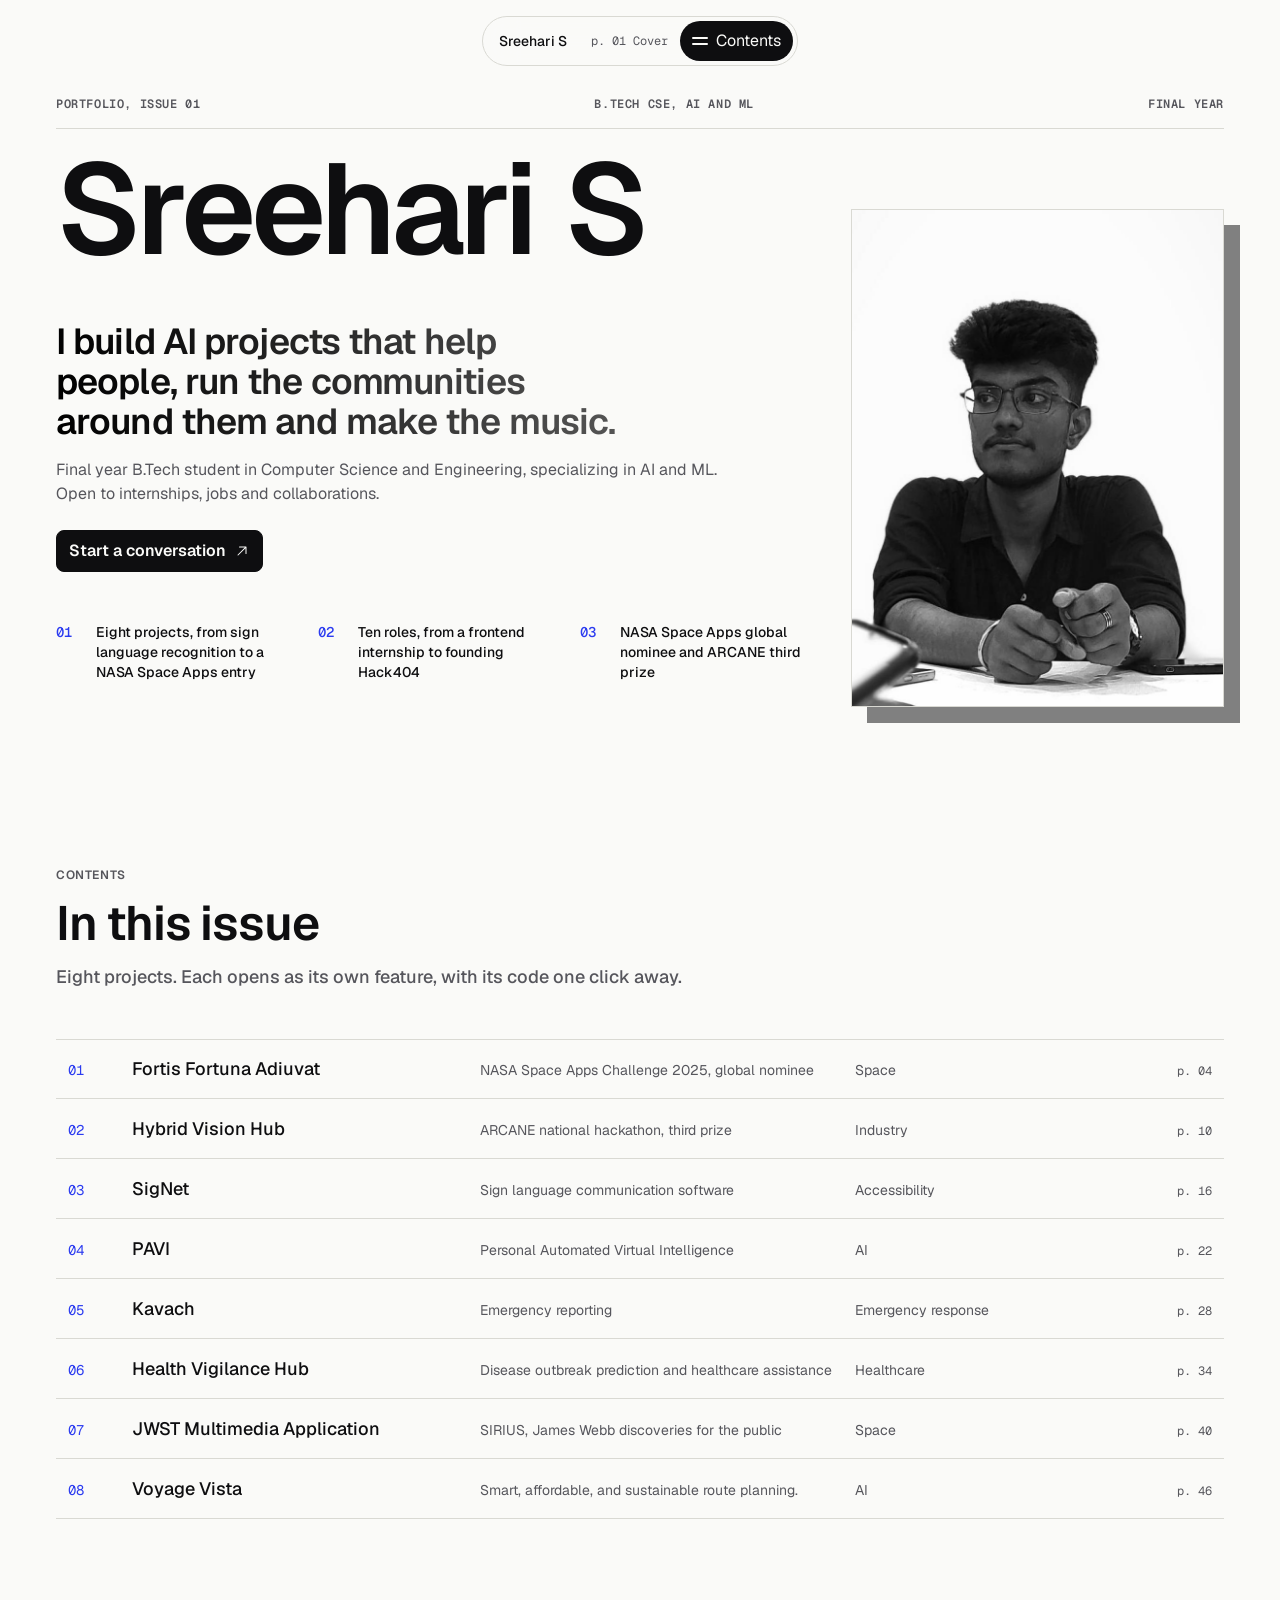
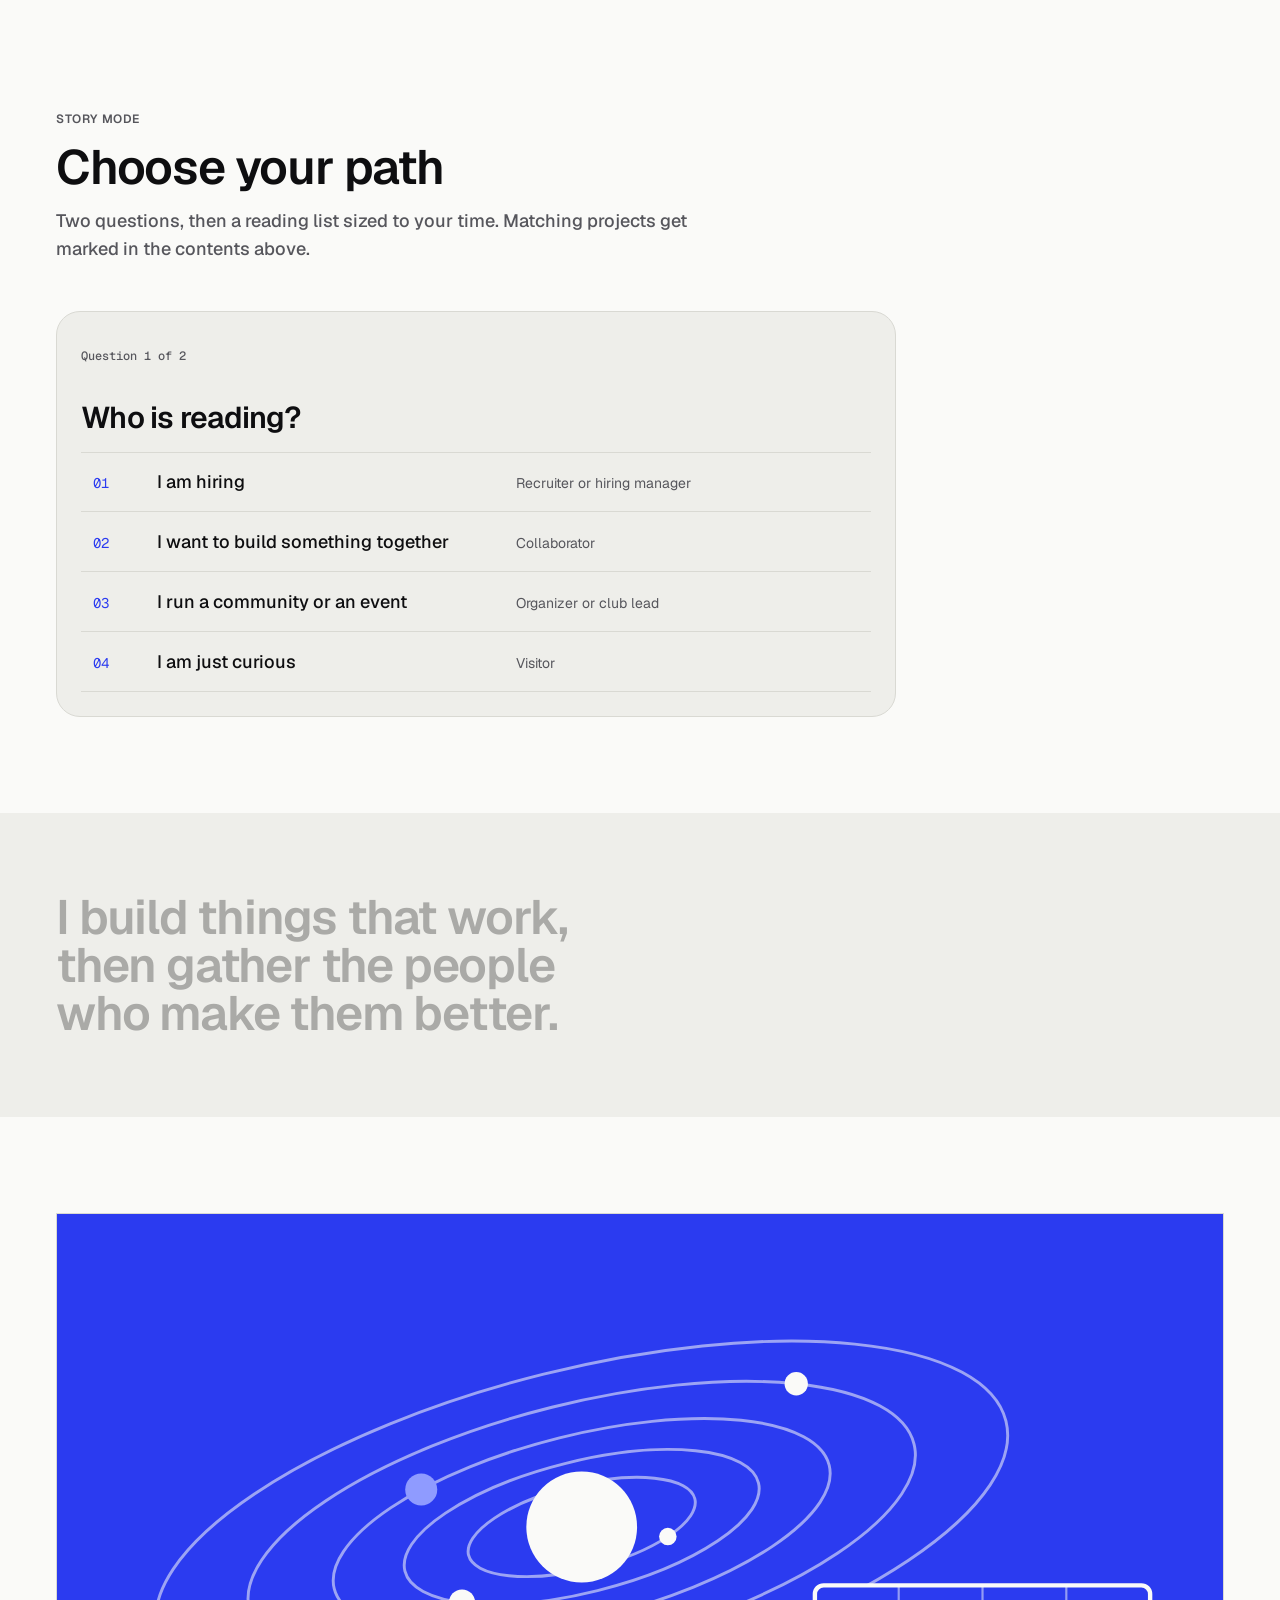
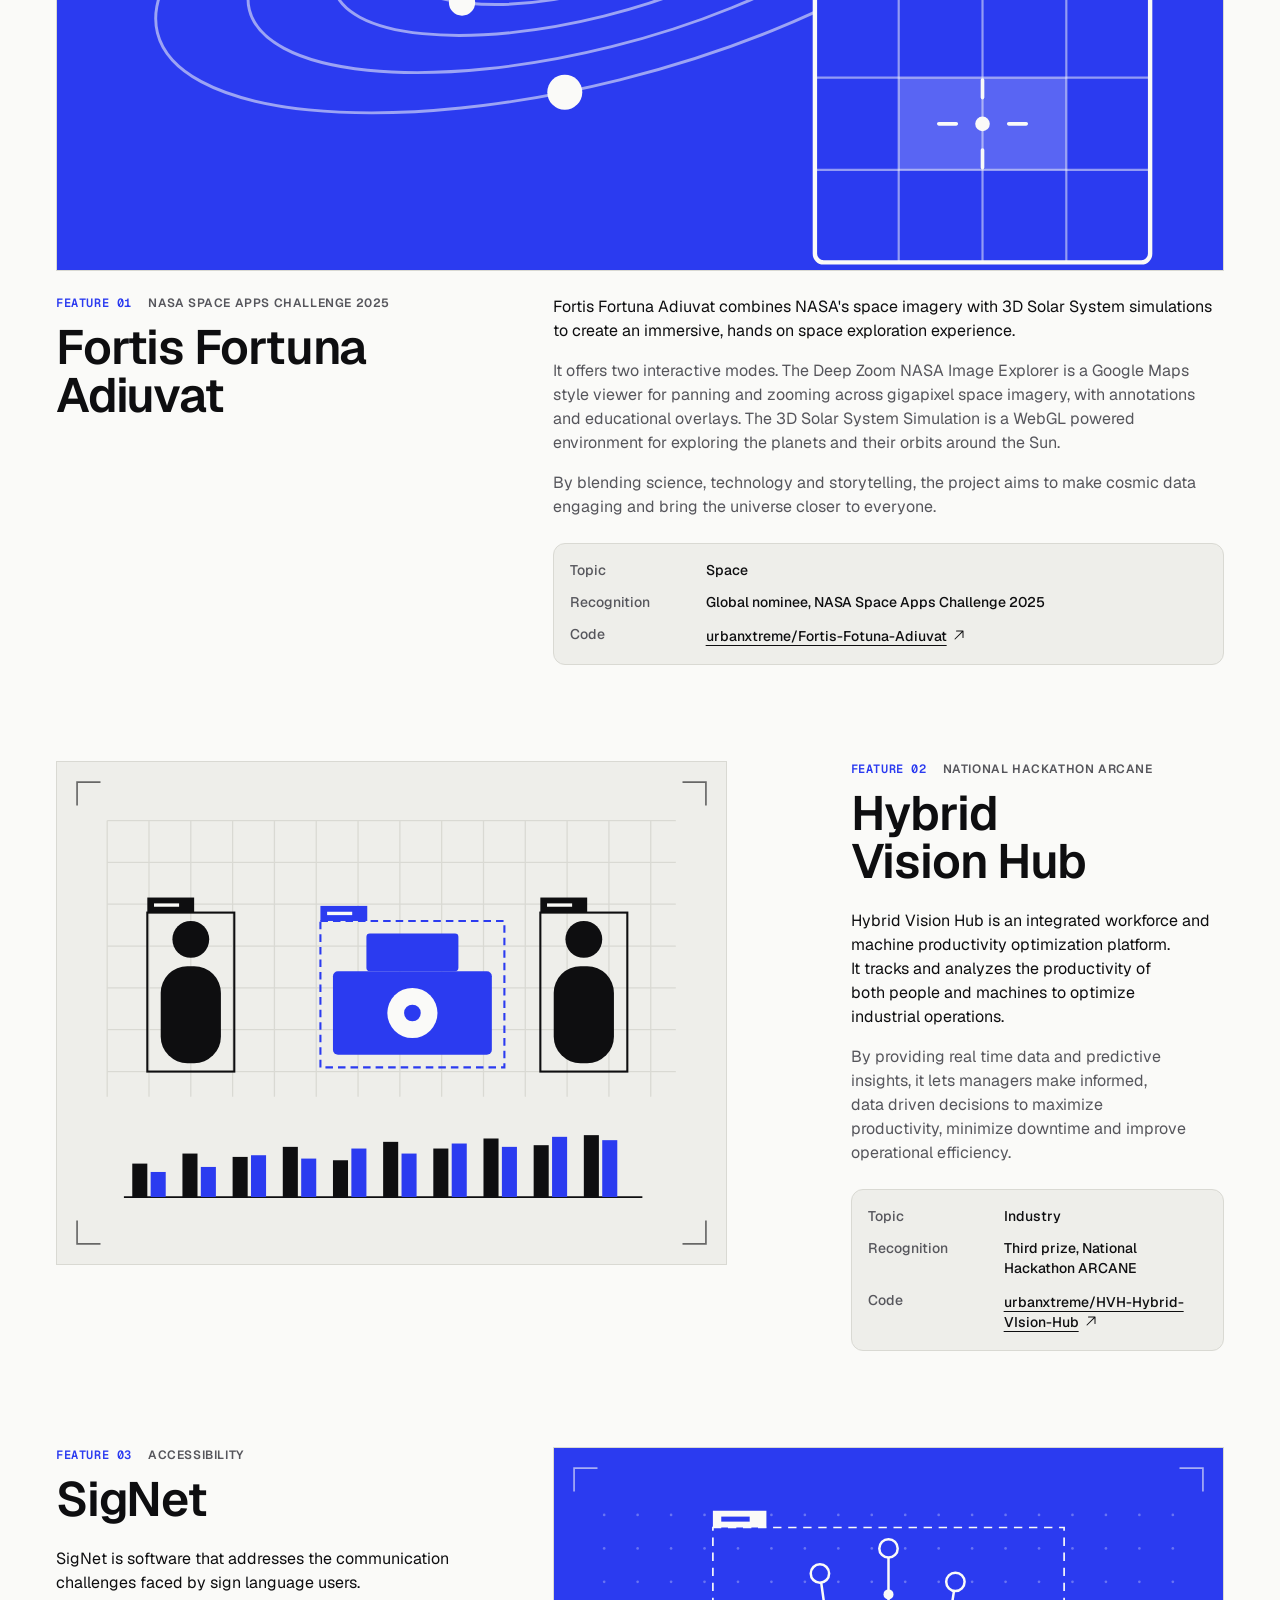
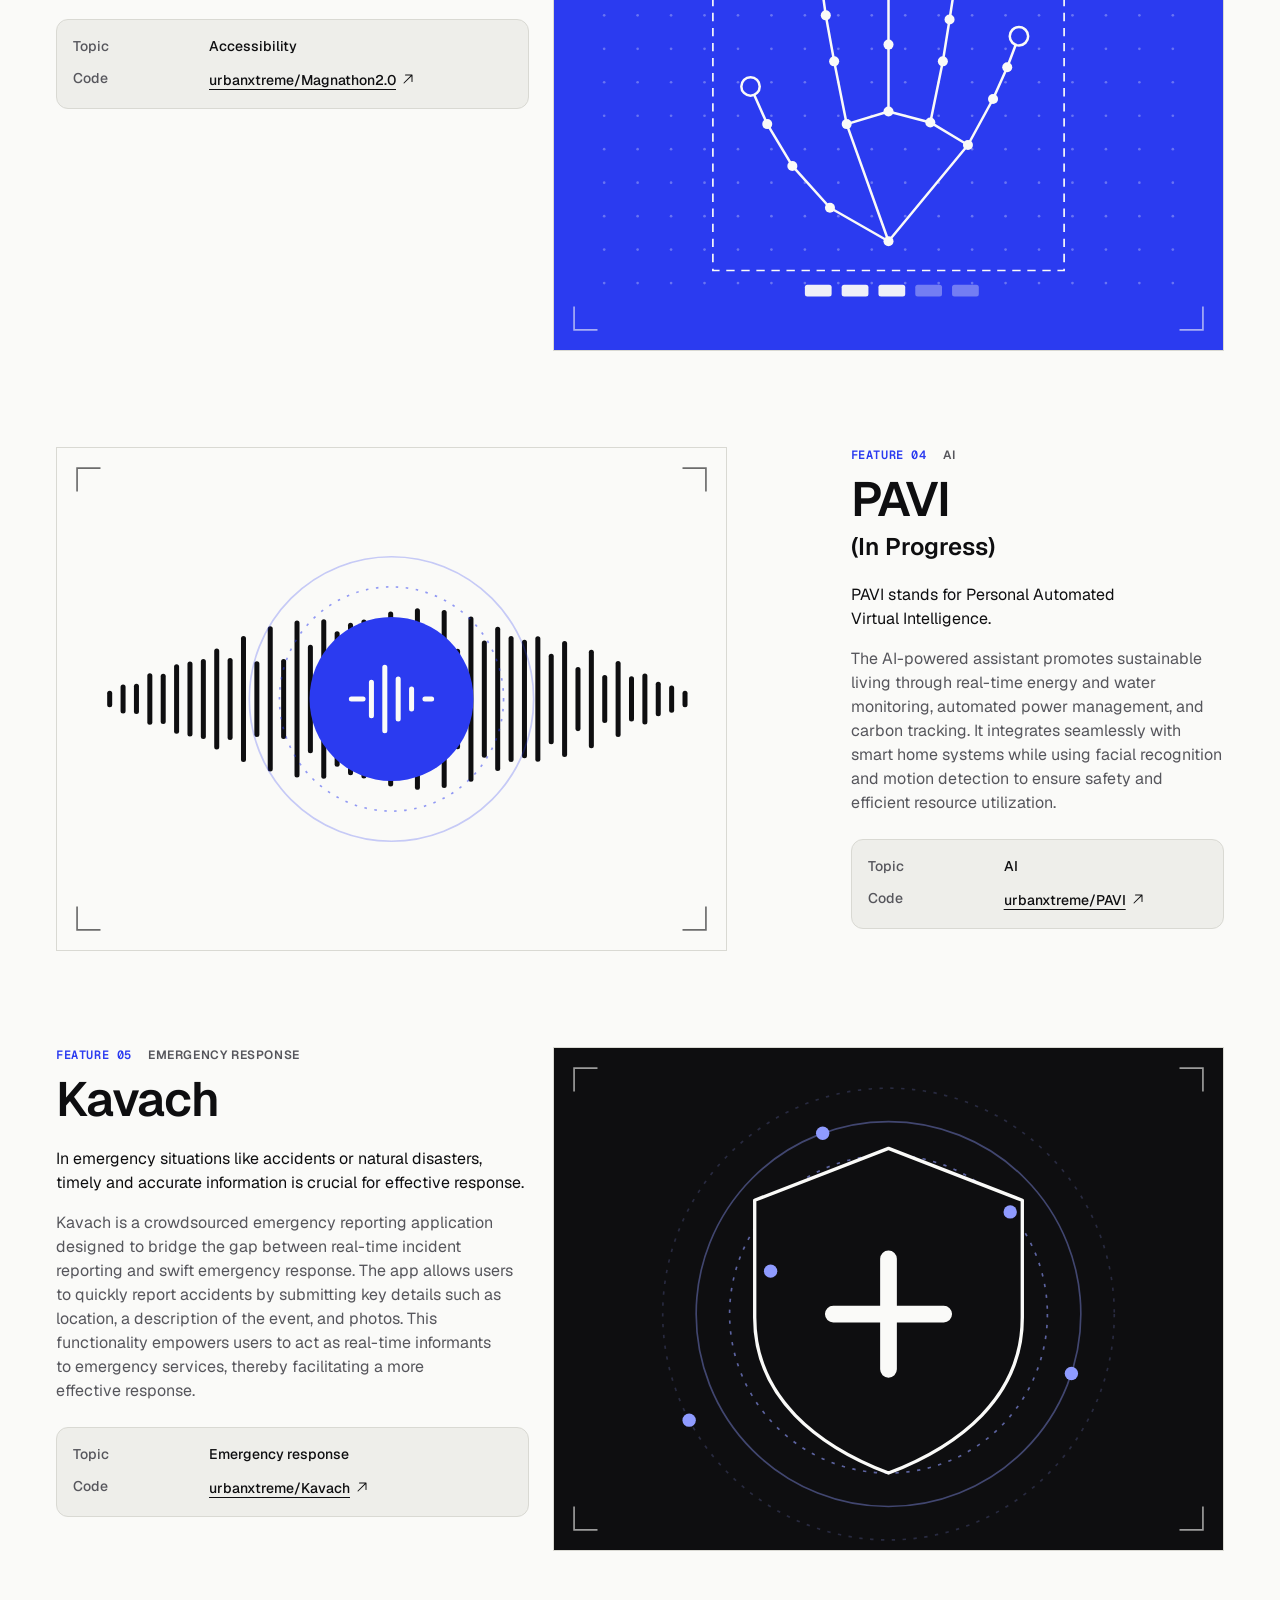
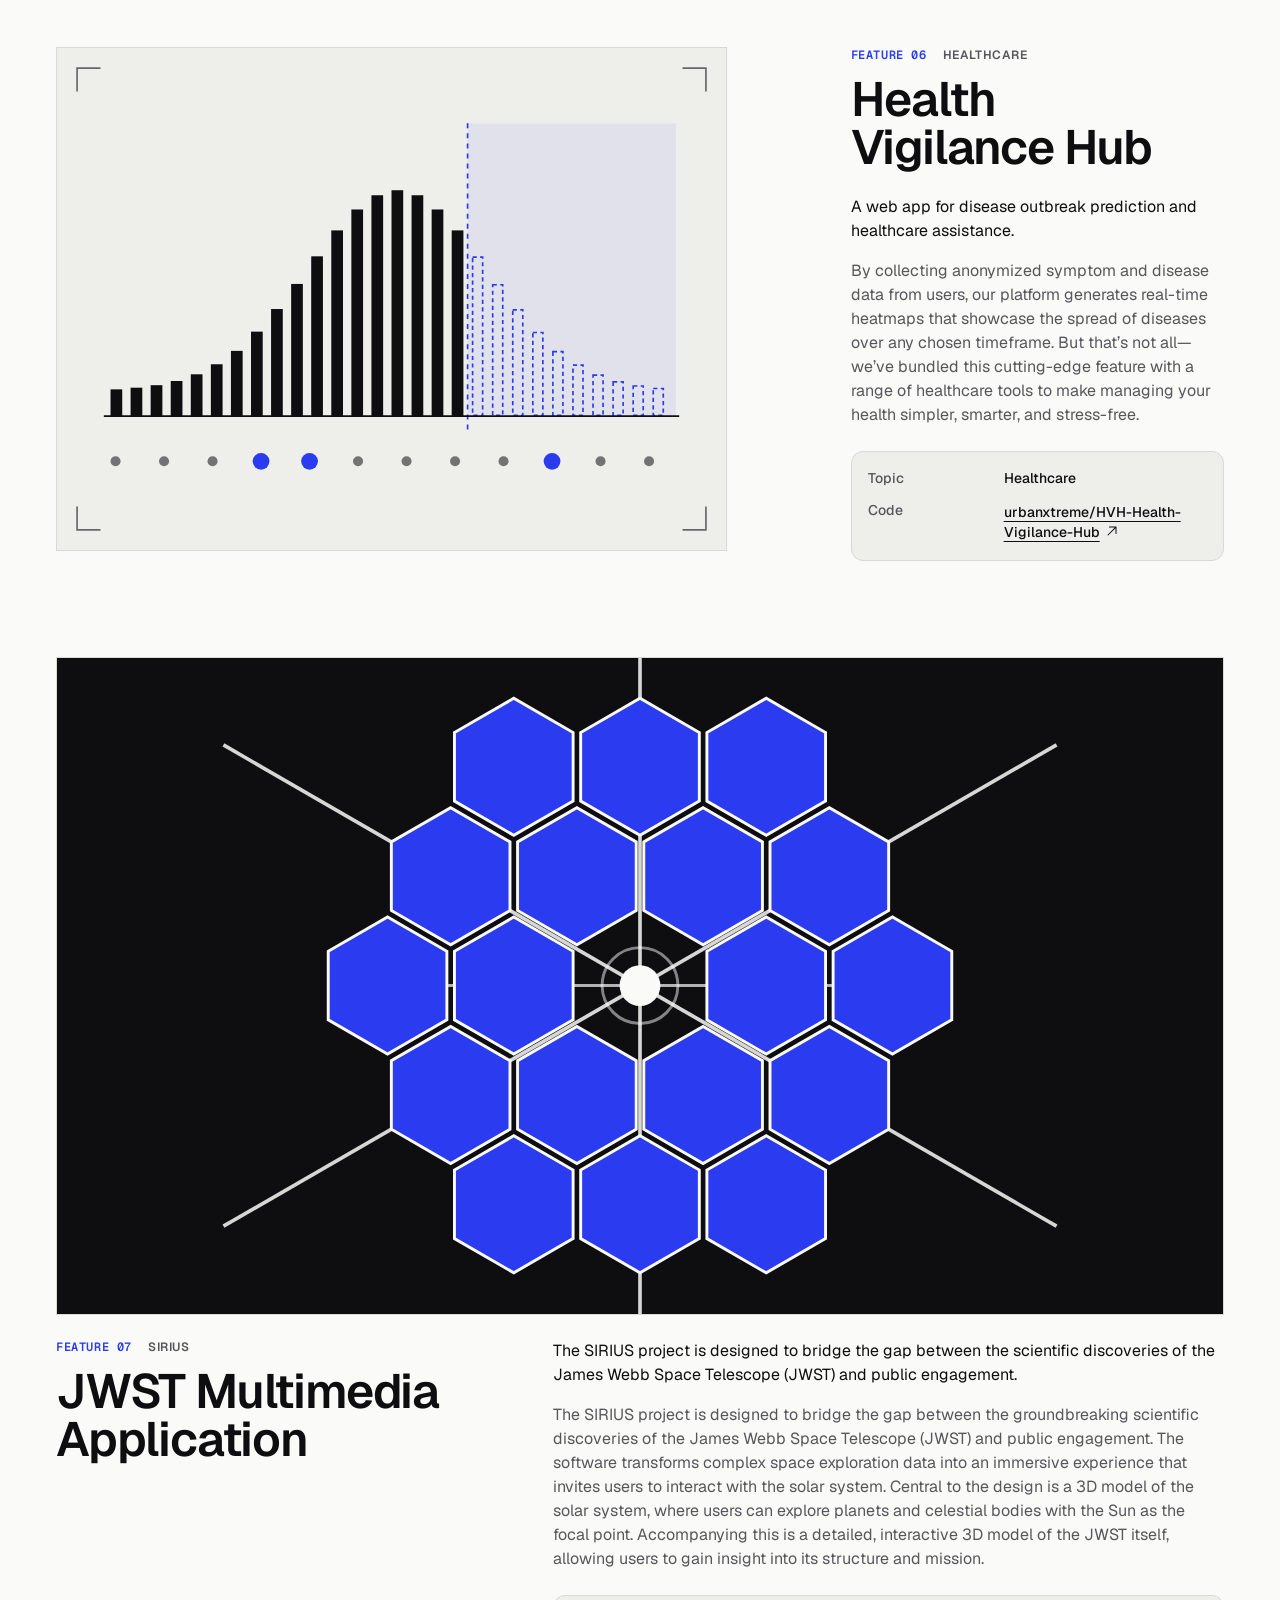
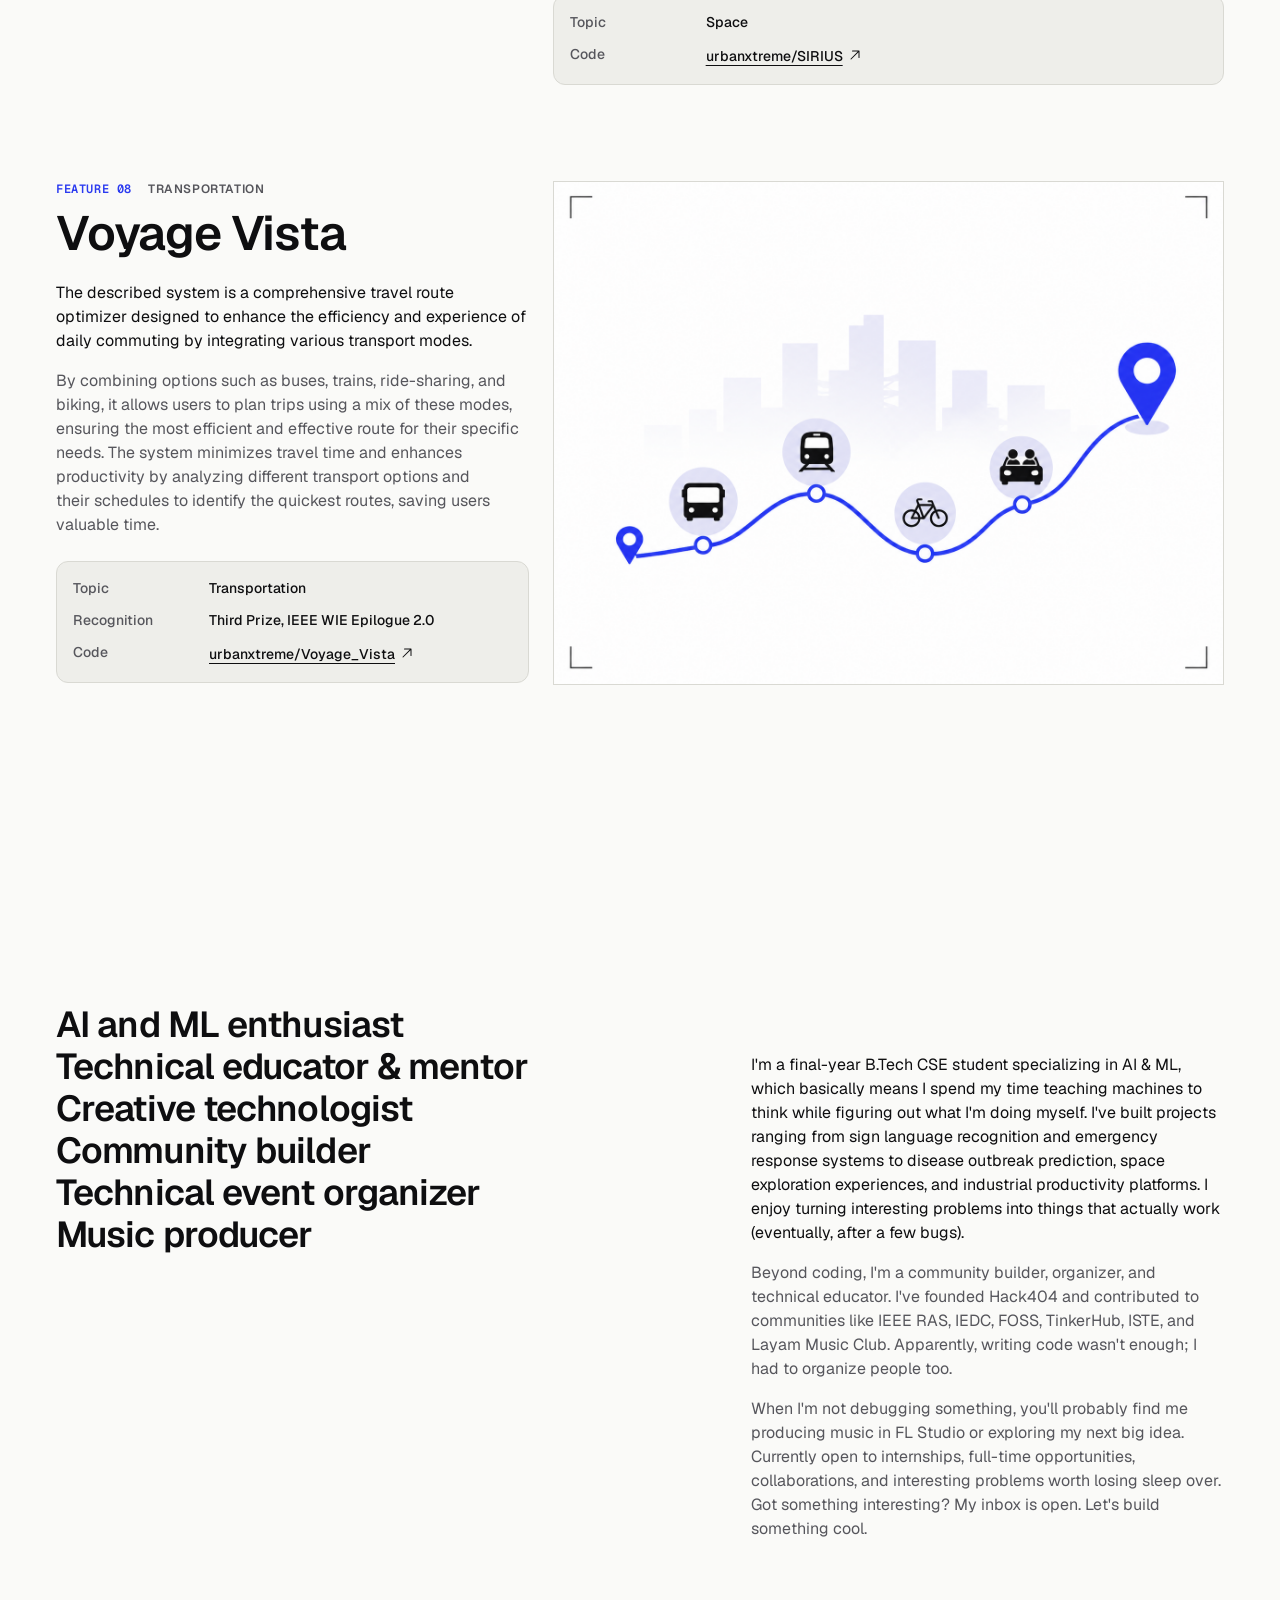
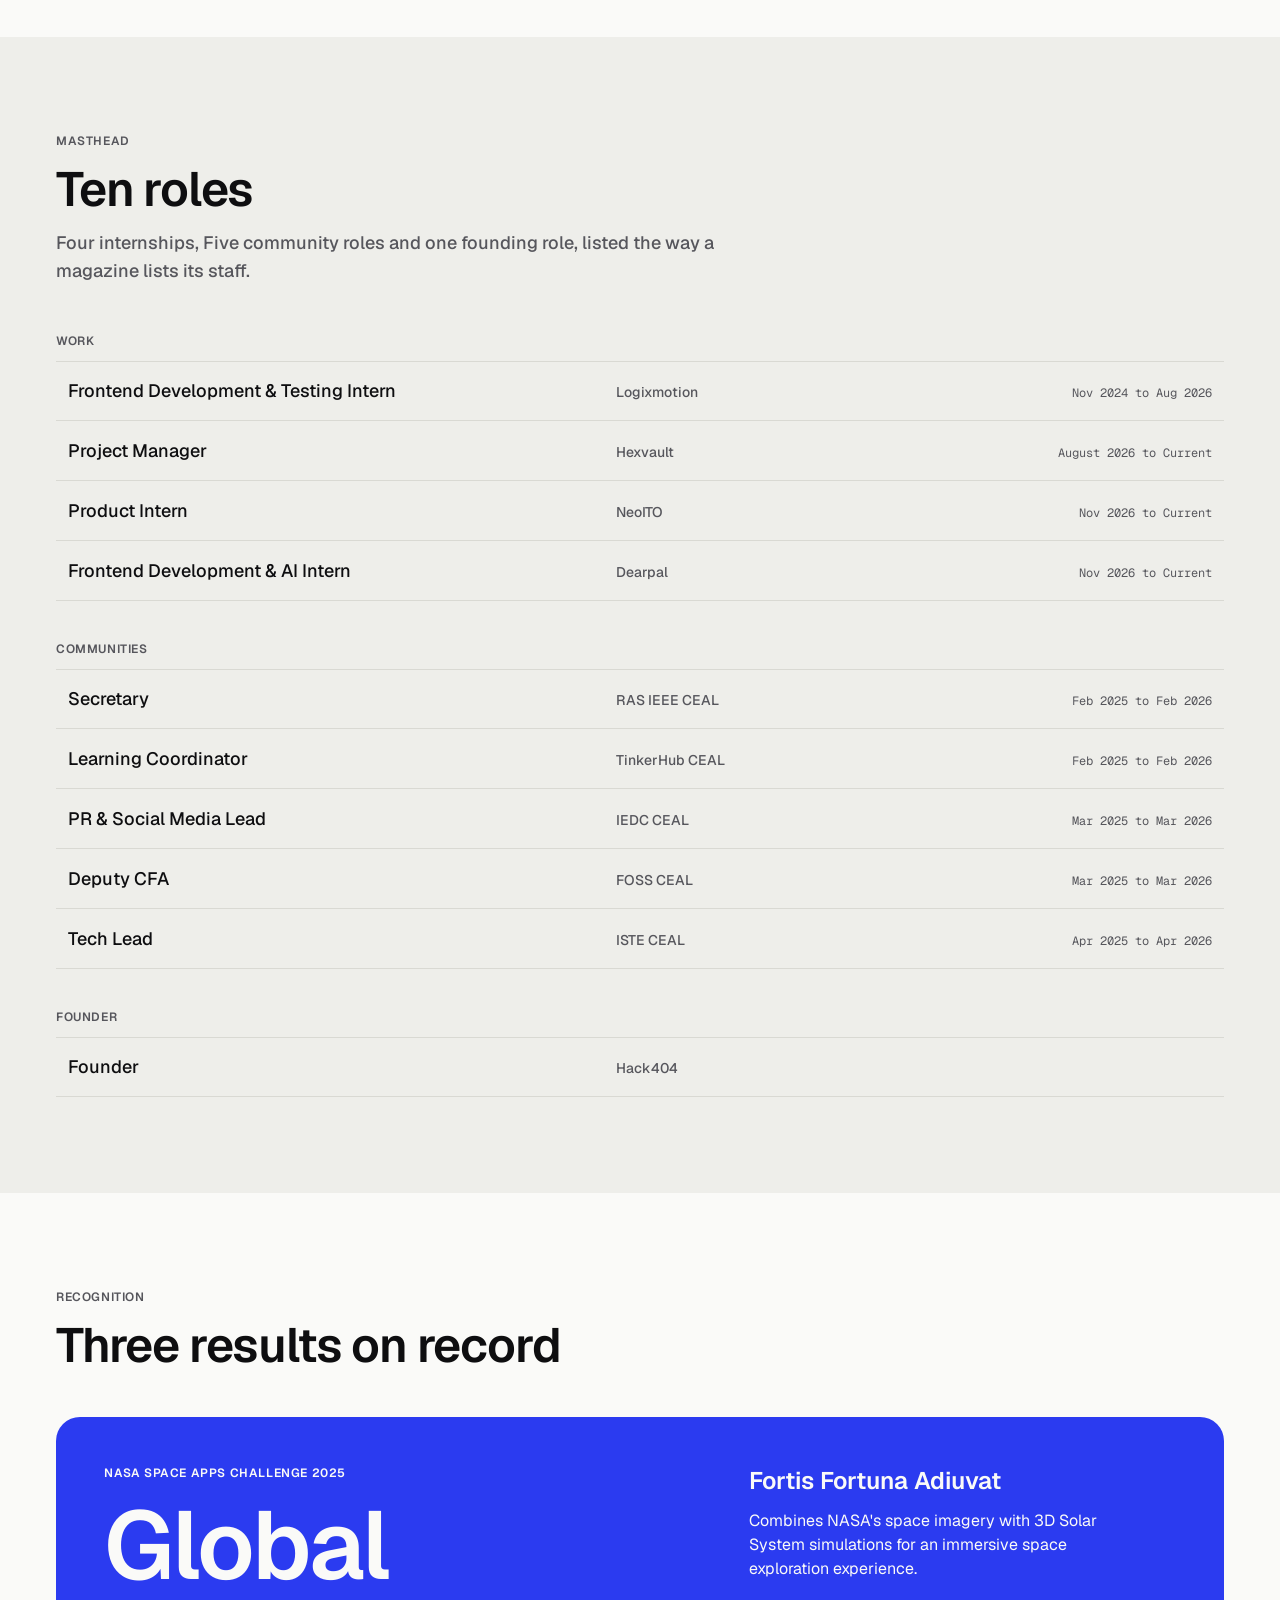
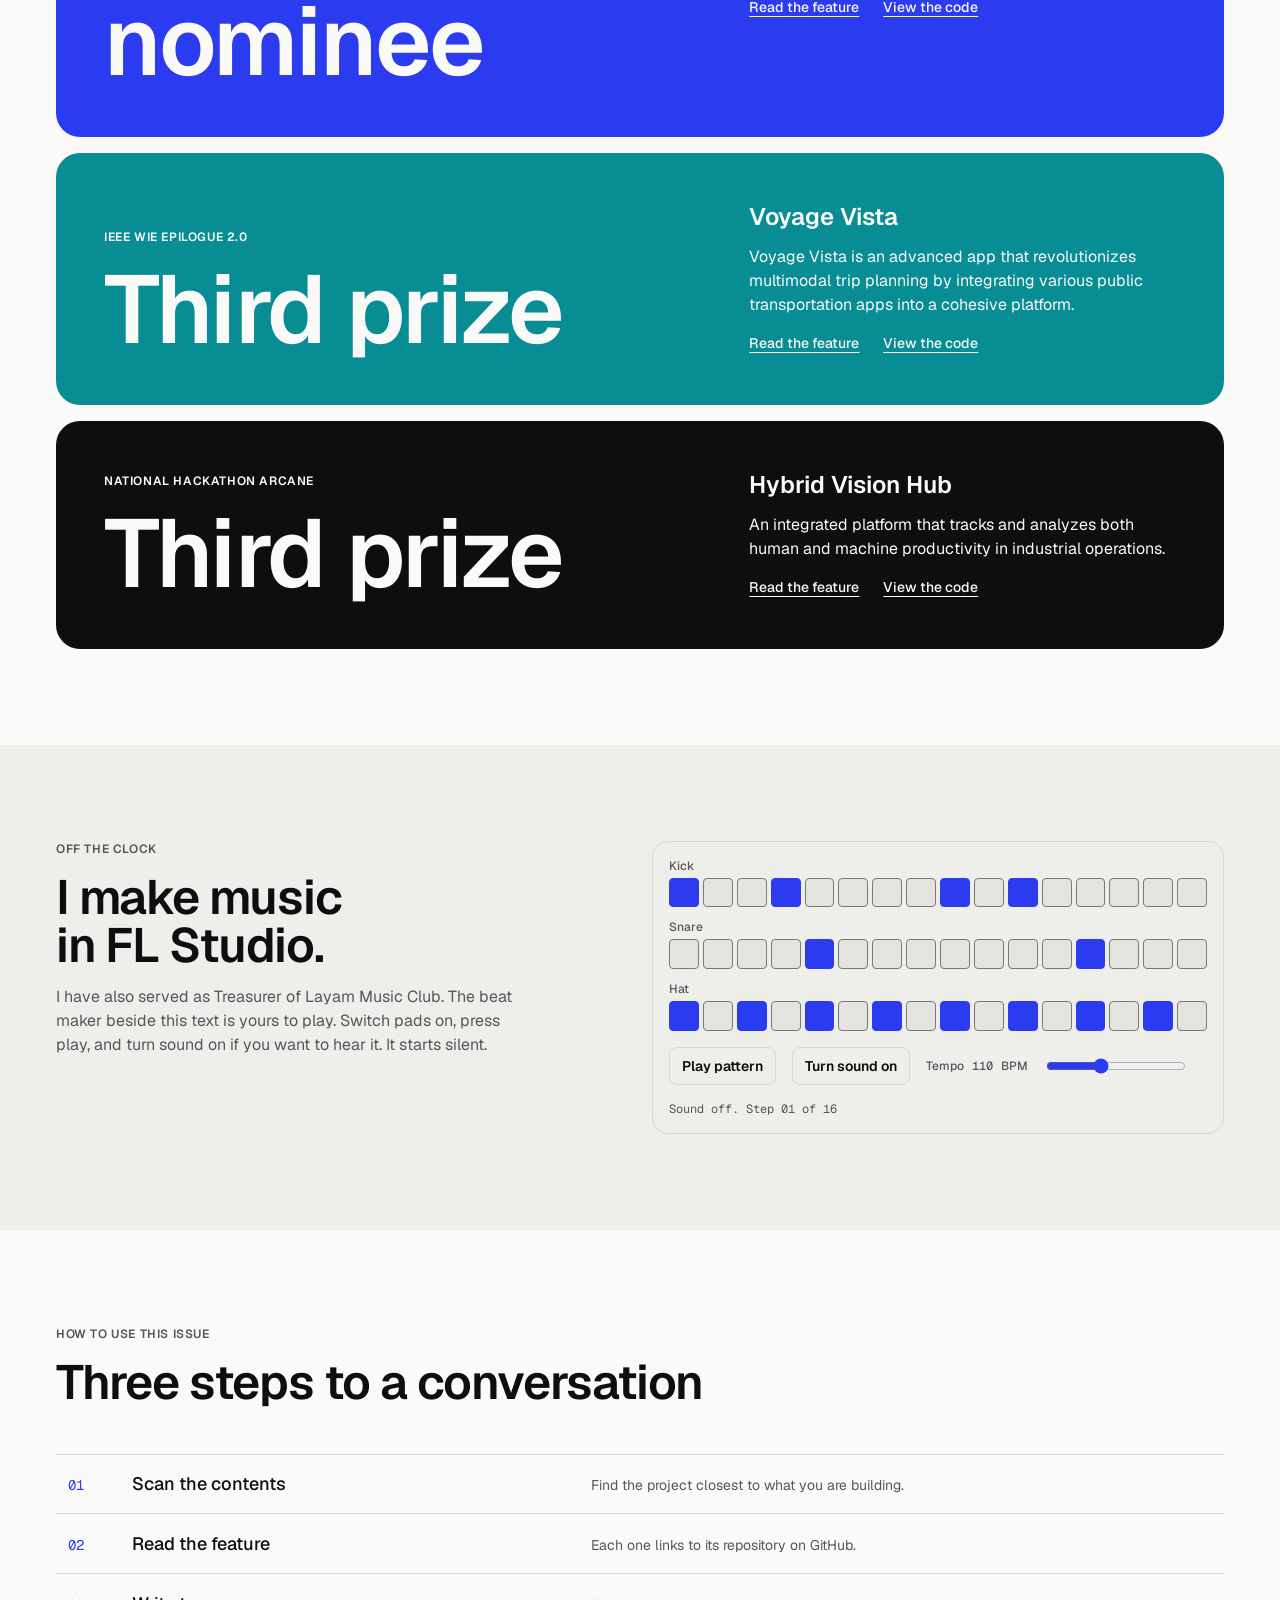
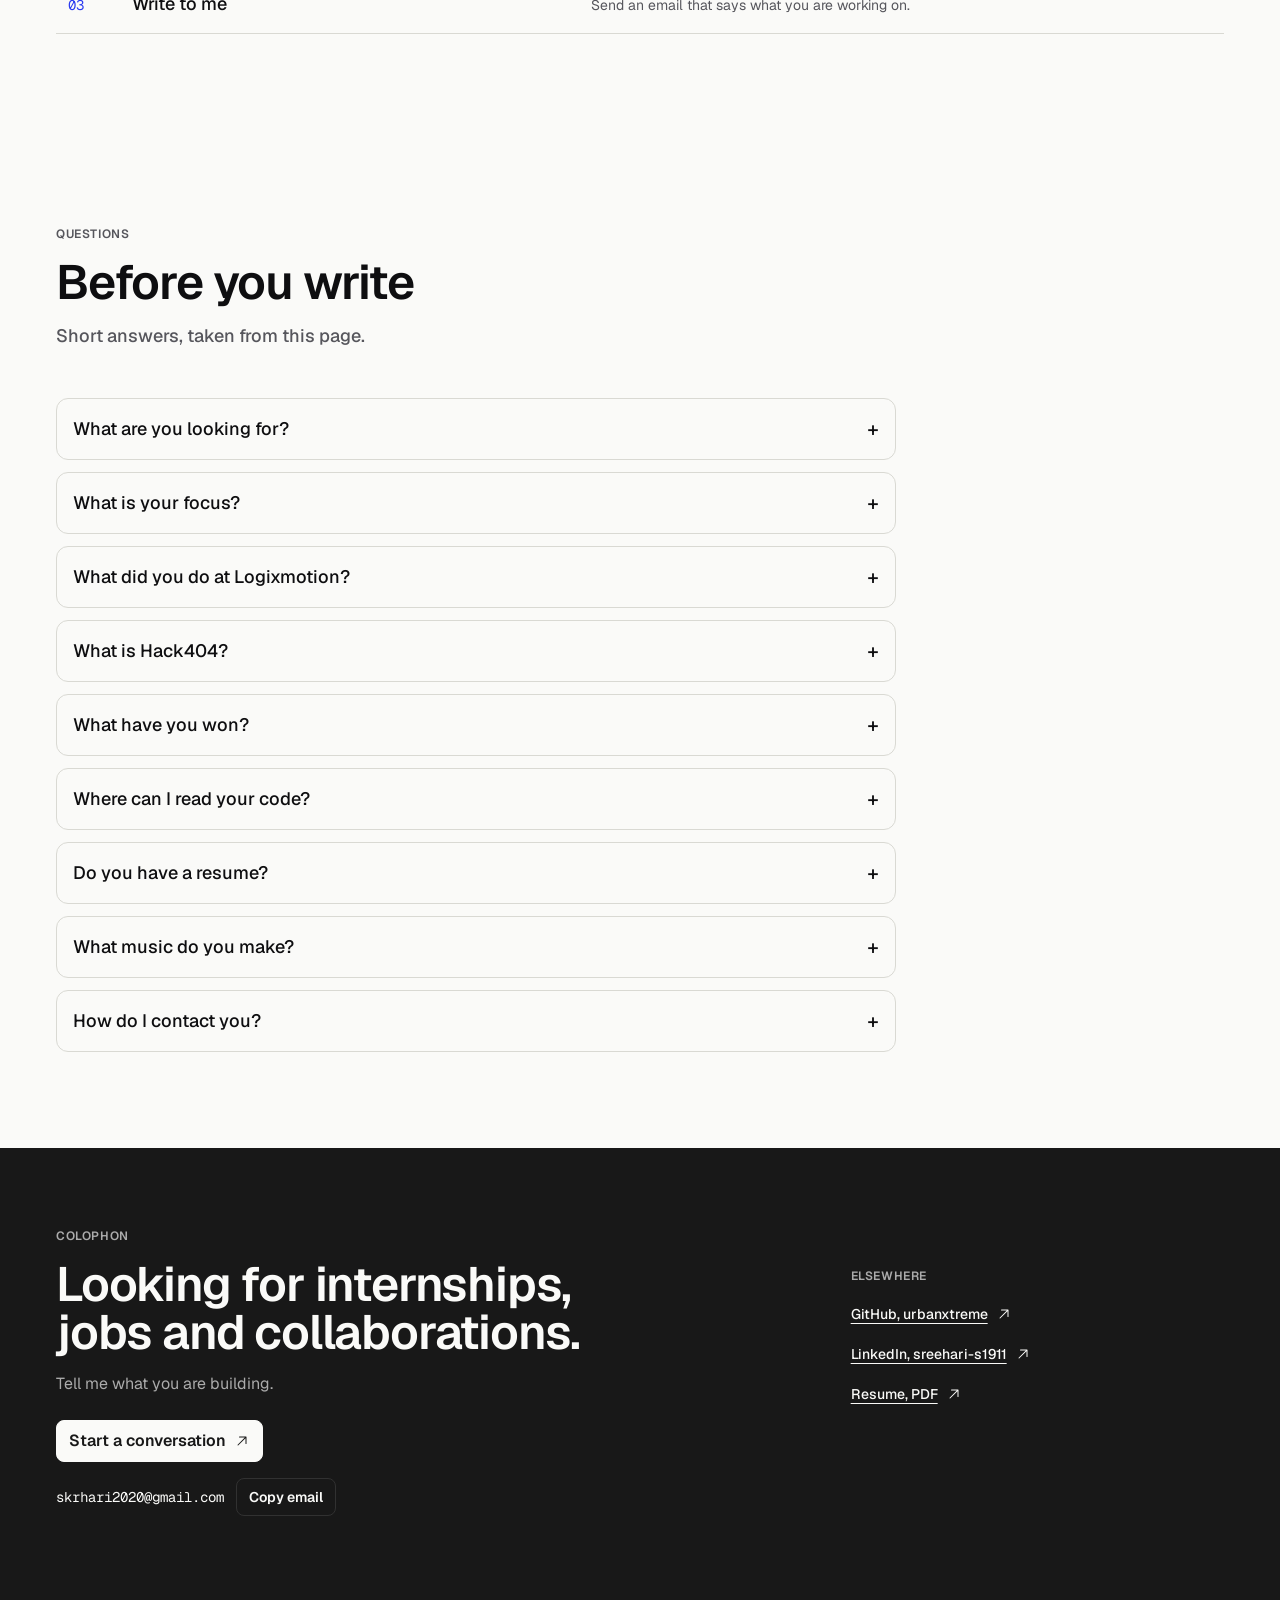
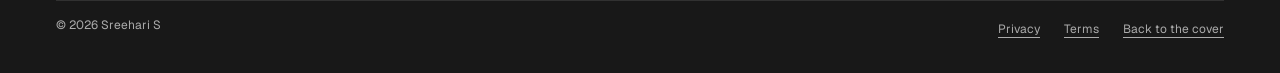
==== commit ef58d175: "corrected the redirection for read this feature" ====
--- a/index.html
+++ b/index.html
@@ -428,9 +428,9 @@
           </dl>
         </article>
 
-        <article class="feature f-b rv" id="f-pen" data-folio="p. 46 Feature 08" aria-labelledby="f-pen-h">
+        <article class="feature f-b rv" id="f-vista" data-folio="p. 46 Feature 08" aria-labelledby="f-vista-h">
           <figure class="f-plate"><img src="assets/plates/Multimodal Urban Transit Route.png" width="800" height="600"
-              alt="Illustration: a pen writing a wavy line that is tracked by two sensor points." loading="lazy"
+              alt="Illustration: multimodal urban transit route map." loading="lazy"
               decoding="async"></figure>
           <div class="f-head">
             <p class="f-kicker caption-3"><span class="mono">Feature 08</span><span>Transportation</span></p>
@@ -460,7 +460,7 @@
             <div>
               <dt>Code</dt>
               <dd><a href="https://github.com/urbanxtreme/Voyage_Vista" target="_blank"
-                  rel="noopener">urbanxtreme/Smart-Pen<svg class="icon" aria-hidden="true">
+                  rel="noopener">urbanxtreme/Voyage_Vista<svg class="icon" aria-hidden="true">
                     <use href="#i-arrow" />
                   </svg></a></dd>
             </div>
